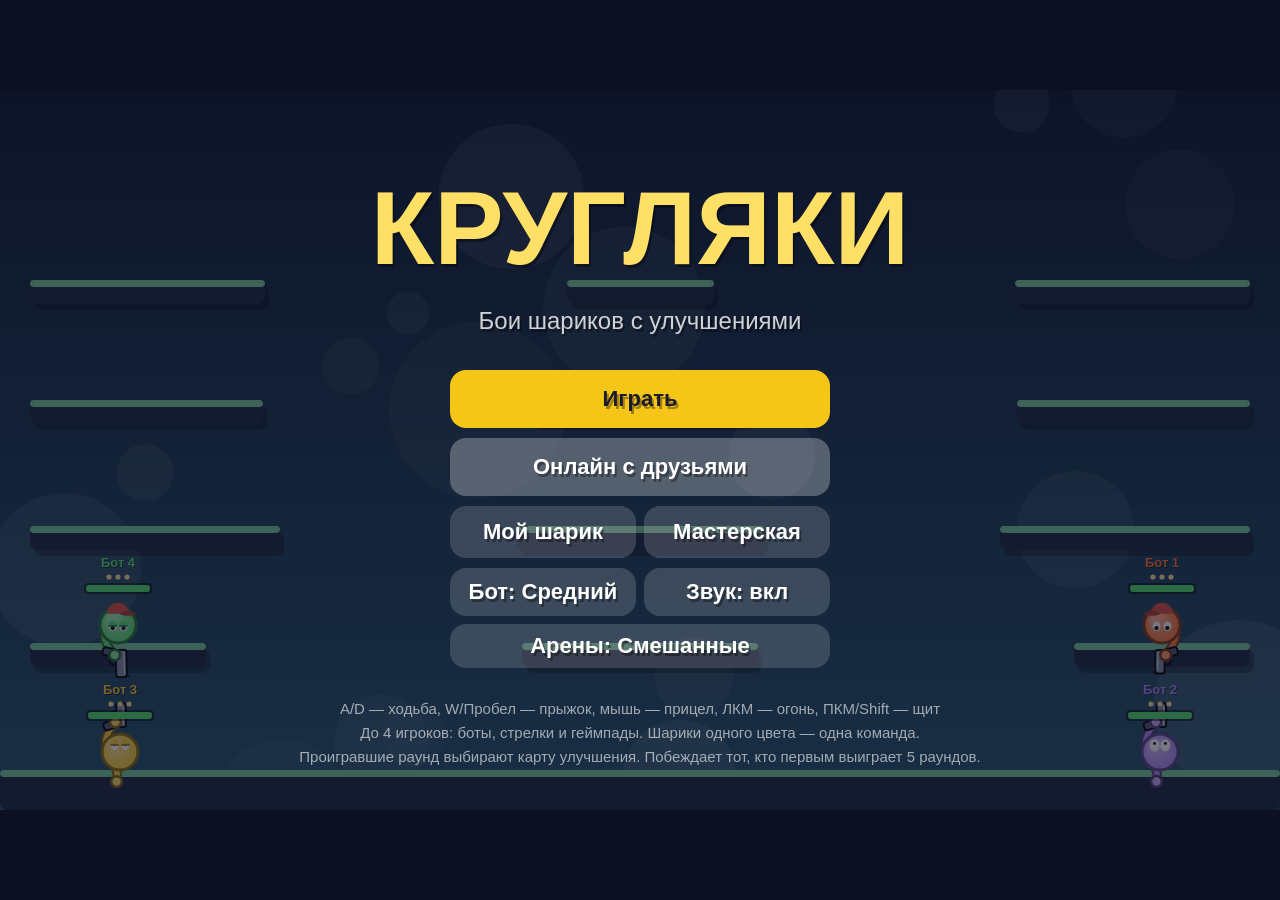
==== index.html @ 2253aab7 "Add files via upload" ====
<!doctype html>
<html lang="ru">
<head>
<meta charset="utf-8">
<meta name="viewport" content="width=device-width,initial-scale=1,maximum-scale=1,user-scalable=no">
<title>Кругляки</title>
<style>
  html,body{margin:0;height:100%;background:#0d1020;overflow:hidden;touch-action:none;
    user-select:none;-webkit-user-select:none;-webkit-touch-callout:none;-webkit-tap-highlight-color:transparent}
  #code{position:fixed;left:50%;top:50%;transform:translate(-50%,-50%);display:none;font:bold 40px Verdana,sans-serif;text-align:center;
    letter-spacing:8px;text-transform:uppercase;width:260px;padding:10px;border-radius:14px;border:3px solid #f5c518;background:#1b1f3a;color:#fff;outline:none;z-index:2}
  #aname{position:fixed;left:50%;top:8px;transform:translateX(-50%);display:none;font:bold 18px Verdana,sans-serif;text-align:center;
    width:240px;padding:6px 10px;border-radius:10px;border:2px solid #f5c518;background:#1b1f3a;color:#fff;outline:none;z-index:2}
  #ws{position:fixed;left:50%;top:50%;transform:translate(-50%,-50%);display:none;width:min(920px,96vw);max-height:94vh;overflow:auto;box-sizing:border-box;
    padding:18px 22px;background:rgba(16,19,40,.97);border:2px solid rgba(255,255,255,.12);border-radius:18px;color:#fff;font:15px Verdana,sans-serif;z-index:3;user-select:text;-webkit-user-select:text}
  #ws h1{margin:0 0 4px;color:#ffe066;font-size:30px} #ws h2{font-size:19px;margin:18px 0 8px;display:flex;align-items:center;gap:12px}
  #ws .sub{color:rgba(255,255,255,.65);margin:4px 0} #ws .msg{background:rgba(245,197,24,.15);border-radius:10px;padding:8px 12px}
  #ws .empty{color:rgba(255,255,255,.45)} #ws button{font:bold 14px Verdana,sans-serif;padding:8px 12px;border-radius:10px;border:0;background:rgba(255,255,255,.14);color:#fff;cursor:pointer}
  #ws button:hover{background:rgba(255,255,255,.24)} #ws button.acc{background:#f5c518;color:#1b1b2f} #ws button.del{background:rgba(255,90,90,.25)}
  #ws .row{display:flex;align-items:center;gap:8px;padding:8px;border-radius:12px;background:rgba(255,255,255,.05);margin:6px 0;flex-wrap:wrap}
  #ws .dot{width:18px;height:18px;border-radius:50%;flex:none} #ws .info{flex:1;min-width:160px} #ws .info small{display:block;color:rgba(255,255,255,.6)}
  #ws .sw{white-space:nowrap} #ws textarea{width:100%;box-sizing:border-box;min-height:64px;border-radius:10px;background:#0b0d1e;color:#fff;border:1px solid rgba(255,255,255,.2);padding:8px;font:13px monospace}
  #ws .imp{display:flex;gap:8px;align-items:flex-start} #ws .bottom{display:flex;gap:10px;margin-top:18px}
  #ws .cardedit{display:flex;gap:20px;flex-wrap:wrap} #ws .preview{width:220px;height:300px;border-radius:16px;padding:16px;box-sizing:border-box;text-align:center;flex:none}
  #ws .preview .ic{width:80px;height:80px;border-radius:50%;background:rgba(255,255,255,.18);margin:10px auto;font:bold 44px Verdana;line-height:80px}
  #ws .preview b{font-size:20px} #ws .form{flex:1;min-width:260px} #ws .fx{display:flex;align-items:center;gap:10px;margin:6px 0}
  #ws .fx span{width:190px;flex:none} #ws .fx input[type=range]{flex:1} #ws .fx output{width:56px;text-align:right}
  #ws canvas{position:static;transform:none;flex:none} #ws .opts{display:flex;flex-wrap:wrap;gap:8px} #ws .opts button.on{outline:3px solid #f5c518} #ws .swatch{width:38px;height:38px;border-radius:50%;padding:0}
  #ws input[type=text]{flex:1;font:15px Verdana;padding:6px;border-radius:8px;border:1px solid rgba(255,255,255,.3);background:#0b0d1e;color:#fff}
  canvas{position:absolute;left:50%;top:50%;transform:translate(-50%,-50%);display:block;outline:none}
</style>
<!-- Yandex Games SDK: на хостинге Яндекс Игр файл /sdk.js доступен автоматически. Локально он не загрузится, игра работает без него. -->
<script src="vk-bridge.min.js"></script>
<script src="platform-vk.js"></script>
<!-- PeerJS (WebRTC) для онлайна по коду комнаты, лежит рядом в архиве -->
<script src="peerjs.min.js"></script>
</head>
<body>
<canvas id="c" tabindex="0"></canvas>
<div id="ws"></div>
<input id="aname" maxlength="18" placeholder="Название арены">
<input id="code" maxlength="5" autocomplete="off" spellcheck="false" placeholder="КОД">
<script>
(() => {
'use strict';

// ---------- базовое ----------
const W = 1280, H = 720, G = 1700, WIN_ROUNDS = 5, SUDDEN = 35;
const cv = document.getElementById('c'), ctx = cv.getContext('2d');
let S = 1, DPR = 1;
function resize() {
  DPR = Math.min(window.devicePixelRatio || 1, 2);
  S = Math.min(innerWidth / W, innerHeight / H);
  cv.style.width = W * S + 'px'; cv.style.height = H * S + 'px';
  cv.width = Math.round(W * S * DPR); cv.height = Math.round(H * S * DPR);
}
addEventListener('resize', resize); resize();

const rnd = (a, b) => a + Math.random() * (b - a);
const clamp = (v, a, b) => v < a ? a : v > b ? b : v;
const wrapA = x => ((x + Math.PI) % (2 * Math.PI) + 2 * Math.PI) % (2 * Math.PI) - Math.PI;
const lerpA = (a, b, t) => a + wrapA(b - a) * t;
const pick = arr => arr[Math.floor(Math.random() * arr.length)];

// ---------- ввод ----------
const keys = new Set(), pressed = new Set();
addEventListener('keydown', e => {
  if (e.target && (e.target.tagName === 'INPUT' || e.target.tagName === 'TEXTAREA')) return;
  if (!keys.has(e.code)) pressed.add(e.code);
  keys.add(e.code);
  if (['Space','ArrowUp','ArrowDown','ArrowLeft','ArrowRight','Tab','Enter'].includes(e.code)) e.preventDefault();
  audio.unlock();
});
addEventListener('keyup', e => keys.delete(e.code));
addEventListener('blur', () => { keys.clear(); mouse.down = false; mouse.right = false; });

const mouse = { x: W / 2, y: H / 2, down: false, right: false, rightPressed: false, clicked: false, used: false };
function toGame(cx, cy) { const r = cv.getBoundingClientRect(); return { x: (cx - r.left) / S, y: (cy - r.top) / S }; }
cv.addEventListener('mousemove', e => { const p = toGame(e.clientX, e.clientY); mouse.x = p.x; mouse.y = p.y; mouse.used = true; });
cv.addEventListener('mousedown', e => {
  audio.unlock(); cv.focus();
  const p = toGame(e.clientX, e.clientY); mouse.x = p.x; mouse.y = p.y; mouse.used = true;
  if (e.button === 0) { mouse.down = true; mouse.clicked = true; }
  if (e.button === 2) { mouse.right = true; mouse.rightPressed = true; }
});
addEventListener('mouseup', e => { if (e.button === 0) mouse.down = false; if (e.button === 2) mouse.right = false; });
cv.addEventListener('contextmenu', e => e.preventDefault());

// сенсорное управление
let isTouch = ('ontouchstart' in window) || navigator.maxTouchPoints > 0;
const TB = {
  left:  { x: 95,   y: 630, r: 58, label: '◀' },
  right: { x: 235,  y: 630, r: 58, label: '▶' },
  jump:  { x: 1175, y: 600, r: 66, label: '▲' },
  block: { x: 1040, y: 650, r: 48, label: '◯' },
  pause: { x: 1236, y: 40,  r: 28, label: 'II' },
};
const touches = new Map(); // id -> {role, x, y}
const touchPressed = new Set();
function touchRole(x, y) {
  for (const k of ['jump','block','pause']) { const b = TB[k]; if (Math.hypot(x - b.x, y - b.y) < b.r + 14) return k; }
  if (x < W * 0.33 && y > H * 0.45) return x < (TB.left.x + TB.right.x) / 2 ? 'left' : 'right';
  return 'aim';
}
function onTouch(e, type) {
  e.preventDefault(); audio.unlock(); isTouch = true;
  for (const t of e.changedTouches) {
    const p = toGame(t.clientX, t.clientY);
    if (game.scene === 'arenaEdit') { mouse.x = p.x; mouse.y = p.y; if (type === 'start') { mouse.down = true; mouse.clicked = true; } else if (type !== 'move') mouse.down = false; continue; }
    if (type === 'start') {
      const role = touchRole(p.x, p.y);
      touches.set(t.identifier, { role, x: p.x, y: p.y });
      touchPressed.add(role);
      mouse.x = p.x; mouse.y = p.y; mouse.clicked = true;
    } else if (type === 'move') {
      const o = touches.get(t.identifier); if (!o) continue;
      o.x = p.x; o.y = p.y;
      if (o.role === 'left' || o.role === 'right') o.role = p.x < (TB.left.x + TB.right.x) / 2 ? 'left' : 'right';
    } else touches.delete(t.identifier);
  }
}
cv.addEventListener('touchstart', e => onTouch(e, 'start'), { passive: false });
cv.addEventListener('touchmove', e => onTouch(e, 'move'), { passive: false });
cv.addEventListener('touchend', e => onTouch(e, 'end'), { passive: false });
cv.addEventListener('touchcancel', e => onTouch(e, 'end'), { passive: false });
function touchState() {
  const s = { left: false, right: false, aim: null };
  for (const t of touches.values()) {
    if (t.role === 'left') s.left = true;
    if (t.role === 'right') s.right = true;
    if (t.role === 'aim') s.aim = t;
  }
  return s;
}

// ---------- звук ----------
const audio = {
  ctx: null, master: null, muted: false, adMute: false, last: {},
  unlock() {
    if (!this.ctx) {
      try {
        this.ctx = new (window.AudioContext || window.webkitAudioContext)();
        this.master = this.ctx.createGain(); this.master.connect(this.ctx.destination); this.setMute();
      } catch (e) { this.ctx = null; }
    }
    if (this.ctx && this.ctx.state === 'suspended' && !document.hidden) this.ctx.resume();
  },
  setMute() { if (this.master) this.master.gain.value = (this.muted || this.adMute || document.hidden) ? 0 : 0.35; },
  ok(name, gap) { const t = performance.now(); if (this.last[name] && t - this.last[name] < gap) return false; this.last[name] = t; return true; },
  tone(f, dur, type = 'square', vol = .2, slide = 1) {
    if (!this.ctx || this.muted || this.adMute) return;
    const t = this.ctx.currentTime, o = this.ctx.createOscillator(), g = this.ctx.createGain();
    o.type = type; o.frequency.setValueAtTime(f, t);
    if (slide !== 1) o.frequency.exponentialRampToValueAtTime(Math.max(30, f * slide), t + dur);
    g.gain.setValueAtTime(vol, t); g.gain.exponentialRampToValueAtTime(0.001, t + dur);
    o.connect(g); g.connect(this.master); o.start(t); o.stop(t + dur + .02);
  },
  noise(dur, vol = .3, freq = 1000) {
    if (!this.ctx || this.muted || this.adMute) return;
    const n = Math.floor(this.ctx.sampleRate * dur), buf = this.ctx.createBuffer(1, n, this.ctx.sampleRate), d = buf.getChannelData(0);
    for (let i = 0; i < n; i++) d[i] = (Math.random() * 2 - 1) * (1 - i / n);
    const src = this.ctx.createBufferSource(), f = this.ctx.createBiquadFilter(), g = this.ctx.createGain();
    src.buffer = buf; f.type = 'bandpass'; f.frequency.value = freq; f.Q.value = .8; g.gain.value = vol;
    src.connect(f); f.connect(g); g.connect(this.master); src.start();
  },
};
const sfx = {
  shoot() { if (audio.ok('shoot', 40)) audio.tone(rnd(480, 560), .08, 'square', .09, .45); },
  hit()   { audio.noise(.12, .35, 900); audio.tone(200, .12, 'sawtooth', .12, .5); },
  jump()  { if (audio.ok('jump', 60)) audio.tone(320, .1, 'sine', .14, 1.9); },
  block() { audio.tone(950, .16, 'triangle', .18, .55); },
  bounce(){ if (audio.ok('bnc', 50)) audio.tone(700, .05, 'sine', .08, 1.4); },
  boom()  { audio.noise(.4, .5, 260); },
  die()   { audio.noise(.5, .45, 500); audio.tone(400, .45, 'sawtooth', .15, .2); },
  tick()  { audio.tone(660, .09, 'sine', .14); },
  go()    { audio.tone(990, .2, 'square', .12); },
  card()  { audio.tone(520, .08, 'triangle', .15); setTimeout(() => audio.tone(780, .12, 'triangle', .15), 70); },
  win()   { [523, 659, 784, 1046].forEach((f, i) => setTimeout(() => audio.tone(f, .2, 'triangle', .16), i * 110)); },
};
for (const k of Object.keys(sfx)) { const f = sfx[k]; sfx[k] = (...a) => { if (net.role === 'host' && k !== 'tick') net.ev.push(['s', k]); f(...a); }; }
const net = { role: null, peer: null, conn: null, code: '', status: '', ev: [], lastSend: 0, acc: { j: false, b: false }, pickSent: false, lv: -1, guests: [], started: false, me: 0, fillBots: false, notice: null };
document.addEventListener('visibilitychange', () => {
  audio.setMute();
  if (audio.ctx) { document.hidden ? audio.ctx.suspend() : audio.ctx.resume(); }
  if (document.hidden && game.scene === 'game') game.paused = true;
});

// ---------- Yandex Games SDK ----------
const YA = {
  sdk: null, gp: false,
  async init() {
    try {
      if (window.YaGames) {
        this.sdk = await window.YaGames.init();
        this.sdk.on && this.sdk.on('game_api_pause', () => { game.sdkPause = true; audio.adMute = true; audio.setMute(); });
        this.sdk.on && this.sdk.on('game_api_resume', () => { game.sdkPause = false; audio.adMute = false; audio.setMute(); });
      }
    } catch (e) { console.warn('Yandex SDK недоступен', e); }
    try { this.sdk && this.sdk.features.LoadingAPI.ready(); } catch (e) {}
  },
  setGameplay(on) {
    if (on === this.gp) return; this.gp = on;
    try { if (this.sdk) on ? this.sdk.features.GameplayAPI.start() : this.sdk.features.GameplayAPI.stop(); } catch (e) {}
  },
  // реклама не чаще раза в 3 минуты и не раньше чем через 3 минуты после запуска
  adGap: 180000, lastAd: performance.now(),
  showAd(cb) {
    if (!this.sdk || performance.now() - this.lastAd < this.adGap) { cb(); return; }
    this.lastAd = performance.now();
    let done = false;
    const fin = () => { if (done) return; done = true; audio.adMute = false; audio.setMute(); game.sdkPause = false; cb(); };
    try {
      this.sdk.adv.showFullscreenAdv({ callbacks: {
        onOpen: () => { audio.adMute = true; audio.setMute(); game.sdkPause = true; },
        onClose: fin, onError: fin, onOffline: fin,
      } });
    } catch (e) { fin(); }
  },
};

// ---------- карты улучшений ----------
function baseStats() {
  return { dmg: 22, fireDelay: .32, reload: 1.3, ammo: 3, bSpeed: 950, bR: 4.5, bGrav: 700, bounces: 0, count: 1,
    spread: .14, lifesteal: 0, explode: 0, homing: 0, knock: 1, speed: 380, jump: 640, airJumps: 1,
    blockCd: 3.2, thorns: 0, regen: 0, ghost: false, size: 1, hpMul: 1,
    slow: 0, poison: 0, pierce: 0, split: 0, blink: 0, reflect: false, last: false, grow: 0, recoil: 0, blockHeal: 0, burst: 0,
    edgeImmune: false, armor: 0, blockDur: .32, wave: false, martyr: false, refund: false, dmgTaken: 1 };
}
const CARDS = [
  { id: 'heavy',  name: 'Тяжёлый калибр', col: '#e0574f', desc: '+70% урона. Пули крупнее и медленнее, перезарядка дольше.', apply: s => { s.dmg *= 1.7; s.bSpeed *= .8; s.reload += .3; s.bR *= 1.25; } },
  { id: 'mg',     name: 'Пулемётчик',     col: '#f0a53a', desc: 'Стреляешь вдвое чаще, +2 патрона, но −35% урона.', apply: s => { s.fireDelay *= .5; s.ammo += 2; s.dmg *= .65; } },
  { id: 'bounce', name: 'Попрыгунчик',    col: '#55c3f0', desc: 'Пули отскакивают от стен ещё 2 раза.', apply: s => { s.bounces += 2; } },
  { id: 'fan',    name: 'Веер',           col: '#f07ab8', desc: '+2 пули за выстрел веером, −40% урона каждой.', apply: s => { s.count += 2; s.dmg *= .6; s.spread += .05; } },
  { id: 'donut',  name: 'Пончик',         col: '#c98a5a', desc: '+60% здоровья, но шарик крупнее и чуть медленнее.', apply: s => { s.hpMul *= 1.6; s.size *= 1.2; s.speed *= .94; } },
  { id: 'leech',  name: 'Кровопийца',     col: '#b63a5a', desc: 'Возвращает тебе 35% нанесённого урона.', apply: s => { s.lifesteal += .35; } },
  { id: 'pop',    name: 'Хлопушка',       col: '#ff7b2e', desc: 'Пули взрываются при попадании (радиус 75).', apply: s => { s.explode += 75; s.dmg *= .85; } },
  { id: 'sniff',  name: 'Нюхач',          col: '#8fd14f', desc: 'Пули сами поворачивают к врагу.', apply: s => { s.homing += 1.3; s.bSpeed *= .85; } },
  { id: 'spring', name: 'Пружинка',       col: '#7be0c3', desc: '+1 прыжок в воздухе и прыжки на 15% выше.', apply: s => { s.airJumps += 1; s.jump *= 1.15; } },
  { id: 'mag',    name: 'Запасливый',     col: '#d6c35a', desc: '+3 патрона и перезарядка на 25% быстрее.', apply: s => { s.ammo += 3; s.reload *= .75; } },
  { id: 'sniper', name: 'Снайпер',        col: '#9aa7ff', desc: 'Пули в 1,7 раза быстрее, почти не падают, +25% урона.', apply: s => { s.bSpeed *= 1.7; s.bGrav *= .3; s.dmg *= 1.25; s.fireDelay *= 1.15; } },
  { id: 'hedge',  name: 'Ёжик',           col: '#a0763f', desc: 'Щит выпускает 8 пуль во все стороны.', apply: s => { s.thorns += 8; } },
  { id: 'jetsh',  name: 'Реактивный щит', col: '#4fd6ff', desc: 'Щит перезаряжается на 45% быстрее.', apply: s => { s.blockCd *= .55; } },
  { id: 'ram',    name: 'Таран',          col: '#d1d1d1', desc: 'Попадания отбрасывают врага в 2,5 раза сильнее.', apply: s => { s.knock *= 2.5; s.dmg *= 1.1; } },
  { id: 'melon',  name: 'Арбуз',          col: '#4caf50', desc: 'Пули в 2 раза больше и на 20% больнее, но медленнее.', apply: s => { s.bR *= 2; s.dmg *= 1.2; s.bSpeed *= .85; } },
  { id: 'quick',  name: 'Шустрик',        col: '#ffe066', desc: '+30% скорости, шарик меньше, −20% здоровья.', apply: s => { s.speed *= 1.3; s.size *= .8; s.hpMul *= .8; } },
  { id: 'regen',  name: 'Живучесть',      col: '#ff9eb0', desc: 'Восстанавливаешь 5 здоровья в секунду.', apply: s => { s.regen += 5; } },
  { id: 'frost',  name: 'Ледышка',        col: '#9fe3ff', desc: 'Попадание замедляет врага на 40% на 1,5 секунды.', apply: s => { s.slow = Math.min(.7, s.slow + .4); } },
  { id: 'venom',  name: 'Жгучка',         col: '#7ed957', desc: 'Попадание отравляет: 4 урона в секунду 3 секунды.', apply: s => { s.poison += 4; } },
  { id: 'needle', name: 'Игла',           col: '#c7d2fe', desc: 'Пуля пробивает одного врага и летит дальше.', apply: s => { s.pierce += 1; } },
  { id: 'shard',  name: 'Осколки',        col: '#b0bec5', desc: 'Ударившись о стену, пуля разлетается на 3 осколка.', apply: s => { s.split += 3; } },
  { id: 'blink',  name: 'Рывок',          col: '#80deea', desc: 'Щит переносит тебя на 200 вперёд по прицелу.', apply: s => { s.blink += 200; } },
  { id: 'mirror', name: 'Зеркальце',      col: '#e1f5fe', desc: 'Щит отражает пули обратно в стрелка.', apply: s => { s.reflect = true; }, unique: true },
  { id: 'last',   name: 'Последний шанс', col: '#ff6b6b', desc: 'Когда здоровья меньше 30%: +60% урона и +30% скорости.', apply: s => { s.last = true; }, unique: true },
  { id: 'grow',   name: 'Разгон',         col: '#ffab40', desc: 'Пуля набирает урон в полёте: +100% за каждую секунду.', apply: s => { s.grow += 1; } },
  { id: 'kick',   name: 'Отдача',         col: '#a1887f', desc: 'Выстрел сильно толкает тебя назад. Можно летать!', apply: s => { s.recoil += 420; s.airJumps += 1; } },
  { id: 'patch',  name: 'Пластырь',       col: '#f8bbd0', desc: 'Щит лечит 20 здоровья.', apply: s => { s.blockHeal += 20; } },
  { id: 'burst',  name: 'Очередь',        col: '#ffcc80', desc: 'Каждый выстрел — очередь из 3 пуль, урон −40%.', apply: s => { s.burst += 2; s.dmg *= .6; } },
  { id: 'tramp',  name: 'Батут',          col: '#ce93d8', desc: 'Края карты не ранят, а только отбрасывают. +1 прыжок.', apply: s => { s.edgeImmune = true; s.airJumps += 1; } },
  { id: 'armor',  name: 'Панцирь',        col: '#90a4ae', desc: 'Получаешь на 30% меньше урона, но медленнее на 15%.', apply: s => { s.armor = Math.min(.6, s.armor + .3); s.speed *= .85; } },
  { id: 'rage',   name: 'Берсерк',        col: '#ef5350', desc: 'Стреляешь на 40% чаще, но получаешь на 20% больше урона.', apply: s => { s.fireDelay /= 1.4; s.dmgTaken *= 1.2; } },
  { id: 'meteor', name: 'Метеор',         col: '#ff8a65', desc: 'Пули тяжёлые: падают быстрее, но +60% урона и крупнее.', apply: s => { s.bGrav *= 2.5; s.dmg *= 1.6; s.bR *= 1.3; } },
  { id: 'wave',   name: 'Волна',          col: '#4dd0e1', desc: 'Щит отбрасывает всех врагов рядом.', apply: s => { s.wave = true; }, unique: true },
  { id: 'longsh', name: 'Долгий щит',     col: '#b2ebf2', desc: 'Щит держится вдвое дольше.', apply: s => { s.blockDur *= 2; } },
  { id: 'martyr', name: 'Прощальный хлопок', col: '#ff7043', desc: 'Погибая, ты взрываешься (радиус 130).', apply: s => { s.martyr = true; }, unique: true },
  { id: 'refund', name: 'Самозарядка',    col: '#fff59d', desc: 'Каждое попадание возвращает патрон.', apply: s => { s.refund = true; }, unique: true },
  { id: 'giant',  name: 'Великан',        col: '#8d6e63', desc: '+80% здоровья, +20% урона, шарик огромный и медленный.', apply: s => { s.hpMul *= 1.8; s.dmg *= 1.2; s.size *= 1.4; s.speed *= .85; } },
  { id: 'ghost',  name: 'Призрак',        col: '#b9a6ff', desc: 'Пули пролетают сквозь стены, −20% урона.', apply: s => { s.ghost = true; s.dmg *= .8; }, unique: true },
];
function offerCards(p) {
  const pool = cardPool().filter(c => !(c.unique && p.cards.includes(c)));
  const out = [];
  while (out.length < 5 && pool.length) out.push(pool.splice(Math.floor(Math.random() * pool.length), 1)[0]);
  return out;
}

// ---------- уровни ----------
const LEVELS = [
  { name: 'Поляна', sky: ['#14213d', '#2f5d7c'], plat: '#23324f', top: '#7fd1a8',
    rects: [[0,680,1280,40],[200,500,250,24],[830,500,250,24],[515,340,250,24]], spawns: [[160,620],[1120,620],[325,440],[955,440]] },
  { name: 'Столб', sky: ['#2a1438', '#6a3a5c'], plat: '#2b1f3d', top: '#f2a65a',
    rects: [[0,680,1280,40],[610,500,60,180],[140,430,210,24],[930,430,210,24],[520,230,240,24]], spawns: [[200,620],[1080,620],[245,370],[1035,370]] },
  { name: 'Лесенка', sky: ['#10302b', '#2e6b5a'], plat: '#173a33', top: '#c6f07a',
    rects: [[0,680,1280,40],[90,560,170,24],[300,450,170,24],[810,450,170,24],[1020,560,170,24],[555,300,170,24]], spawns: [[175,500],[1105,500],[385,390],[895,390]] },
  { name: 'Острова', sky: ['#0e1a3a', '#3b3f8f'], plat: '#262a5a', top: '#9ad7ff',
    rects: [[90,560,390,30],[800,560,390,30],[540,410,200,24],[270,300,150,24],[860,300,150,24]], spawns: [[285,500],[995,500],[345,240],[935,240]] },
  { name: 'Ящики', sky: ['#3a2410', '#8a5a2a'], plat: '#3a2a1a', top: '#ffd27a',
    rects: [[0,680,1280,40],[300,560,90,120],[890,560,90,120],[555,450,170,24],[0,360,190,24],[1090,360,190,24]], spawns: [[150,620],[1130,620],[95,300],[1185,300]] },
  { name: 'Башни', sky: ['#1a1a2e', '#4a4e69'], plat: '#22223b', top: '#ff8fab',
    rects: [[0,680,1280,40],[300,470,40,210],[940,470,40,210],[90,570,150,20],[1040,570,150,20],[540,520,200,24],[540,300,200,24]], spawns: [[160,620],[1120,620],[640,460],[640,240]] },
];
const BORDERS = [[-60,-600,60,1400],[1280,-600,60,1400]];
let level = null, rects = [], decor = [];
// генератор случайных арен: симметричные ярусы, каждый достижим одним прыжком с нижнего
function seededRng(a) { return () => { a |= 0; a = a + 0x6D2B79F5 | 0; let t = Math.imul(a ^ a >>> 15, 1 | a); t = t + Math.imul(t ^ t >>> 7, 61 | t) ^ t; return ((t ^ t >>> 14) >>> 0) / 4294967296; }; }
function genLevel(seed) {
  const R = seededRng(seed), rn = (a, b) => a + R() * (b - a), ri = (a, b) => Math.floor(rn(a, b + 1));
  const t = LEVELS[ri(0, LEVELS.length - 1)];
  const rects = [], mirror = (x, w) => W - x - w;
  const addPair = (x, y, w, h) => { if (x + w >= W / 2 - 4) { const cw = Math.max(w, 120); rects.push([W / 2 - cw / 2, y, cw, h]); return [[W / 2 - cw / 2, y, cw, h]]; } rects.push([x, y, w, h], [mirror(x, w), y, w, h]); return [[x, y, w, h]]; };
  const ft = R(); let base, baseY;
  if (ft < .68) { rects.push([0, 680, W, 40]); base = [[0, 680, W / 2, 40]]; baseY = 680; }
  else if (ft < .88) { const g = ri(150, 260); base = addPair(0, 680, W / 2 - g / 2, 40); baseY = 680; }
  else { baseY = ri(590, 630); base = addPair(ri(50, 140), baseY, ri(230, 360), 30); if (R() < .6) rects.push([W / 2 - 80, baseY - ri(0, 40), 160, 24]); }
  const tiers = [base]; let y = baseY;
  while (true) {
    y -= ri(108, 128); if (y < 175 || (tiers.length >= 3 && R() < .22)) break;
    const below = tiers[tiers.length - 1].concat(rects.filter(r => Math.abs(r[1] - (y + 118)) < 25 && r[0] < W / 2 + 10 && r[0] + r[2] > W / 2 - 10)), row = [];
    const n = R() < .45 ? 2 : 1;
    for (let k = 0; k < n * 6 && row.length < n; k++) {
      const b = below[ri(0, below.length - 1)], w = ri(130, 250);
      const x = Math.round(clamp(rn(b[0] - 130, b[0] + b[2] + 130 - w), 30, W / 2 - 30));
      if (row.some(r => x < r[0] + r[2] + 70 && x + w > r[0] - 70)) continue;
      row.push(...addPair(x, y, w, 24));
    }
    if (!row.length) row.push(...addPair(W / 2 - 100, y, 200, 24));
    tiers.push(row);
  }
  // столбы-укрытия на полу, только там, где над ними нет платформы
  if (baseY === 680 && R() < .45) {
    const pw = ri(40, 70), ph = ri(80, 130), px = ri(320, 500);
    if (!rects.some(r => r[1] < 680 && r[1] > 680 - ph - 70 && px < r[0] + r[2] + 40 && px + pw > r[0] - 40) && rects.some(r => r[1] === 680 && px >= r[0] && px + pw <= r[0] + r[2])) addPair(px, 680 - ph, pw, ph);
  }
  const sp = (r, f) => [Math.round(r[0] + r[2] * f), r[1] - 40];
  const b0 = base[0], hi = tiers.length > 2 ? tiers[ri(1, tiers.length - 2)][0] : tiers[tiers.length - 1][0];
  const s1 = baseY === 680 && b0[2] > 400 ? [ri(110, 240), 640] : sp(b0, .4), s2 = sp(hi, .5);
  const spawns = [s1, [W - s1[0], s1[1]], s2, [W - s2[0], s2[1]]];
  return { name: 'Случайная арена', sky: t.sky, plat: t.plat, top: t.top, rects: rects.map(r => r.map(Math.round)), spawns, gen: true };
}
const ARENA_MODES = { mix: 'Смешанные', random: 'Случайные', fixed: 'Готовые' };
function setLevel(idx) {
  level = idx >= 1000 ? genLevel(idx - 1000) : (game.levels || LEVELS)[idx] || LEVELS[0];
  rects = [...level.rects, ...BORDERS].map(([x, y, w, h]) => ({ x, y, w, h }));
  staticRects = rects.slice(); props = [];
  decor = [];
  for (let i = 0; i < 18; i++) decor.push({ x: rnd(0, W), y: rnd(0, H), r: rnd(20, 90), a: rnd(.03, .09), sp: rnd(4, 14) });
}
function inRects(x, y) { for (const R of rects) if (x >= R.x && x <= R.x + R.w && y >= R.y && y <= R.y + R.h) return true; return false; }
function lineClear(x1, y1, x2, y2) {
  const d = Math.hypot(x2 - x1, y2 - y1), n = Math.ceil(d / 12);
  for (let i = 1; i < n; i++) if (inRects(x1 + (x2 - x1) * i / n, y1 + (y2 - y1) * i / n)) return false;
  return true;
}
function groundBelow(x, y) {
  for (const R of level.rects.map(([a, b, c, d]) => ({ x: a, y: b, w: c, h: d })))
    if (x >= R.x && x <= R.x + R.w && R.y >= y - 4 && R.y < y + 500) return true;
  return false;
}
function nearestSafeX(p) {
  let best = W / 2, bd = 1e9;
  for (const [x, y, w] of level.rects) {
    if (y < p.y - 60 || w < 60) continue;
    const tx = clamp(p.x, x + 30, x + w - 30), d = Math.abs(tx - p.x) + (y - p.y) * .3;
    if (d < bd) { bd = d; best = tx; }
  }
  return best;
}
function collideCircleRect(p, R) {
  const cx = clamp(p.x, R.x, R.x + R.w), cy = clamp(p.y, R.y, R.y + R.h);
  const dx = p.x - cx, dy = p.y - cy, d2 = dx * dx + dy * dy;
  if (d2 >= p.r * p.r) return null;
  if (d2 < 1e-6) {
    const l = p.x - R.x, r = R.x + R.w - p.x, t = p.y - R.y, b = R.y + R.h - p.y, m = Math.min(l, r, t, b);
    if (m === t) { p.y = R.y - p.r; return { nx: 0, ny: -1 }; }
    if (m === b) { p.y = R.y + R.h + p.r; return { nx: 0, ny: 1 }; }
    if (m === l) { p.x = R.x - p.r; return { nx: -1, ny: 0 }; }
    p.x = R.x + R.w + p.r; return { nx: 1, ny: 0 };
  }
  const d = Math.sqrt(d2), nx = dx / d, ny = dy / d;
  p.x = cx + nx * p.r; p.y = cy + ny * p.r;
  return { nx, ny };
}

// ---------- эффекты ----------
let parts = [], pops = [], rings = [], shake = 0;
function addRing(o) { if (net.role === 'host') net.ev.push(['r', Math.round(o.x), Math.round(o.y), o.r, o.max, o.life, o.col]); rings.push(o); }
function addPop(o) { if (net.role === 'host') net.ev.push(['p', Math.round(o.x), Math.round(o.y), o.text]); pops.push(o); }
function burst(x, y, col, n, sp = 300, size = 4, grav = 600) {
  if (net.role === 'host') net.ev.push(['b', Math.round(x), Math.round(y), col, n, sp, size, grav]);
  for (let i = 0; i < n; i++) {
    const a = rnd(0, Math.PI * 2), v = rnd(sp * .3, sp);
    parts.push({ x, y, vx: Math.cos(a) * v, vy: Math.sin(a) * v, life: rnd(.3, .8), max: .8, col, size: rnd(size * .5, size), grav });
  }
}

// ---------- опасности и объекты на арене ----------
// barrel — взрывная бочка, crate — ящик (падает), swing — платформа на верёвке, saw — циркулярная пила
let props = [], staticRects = [], hz = { crateT: 0, sawT: 0, crateRain: false, sawRain: false };
function segDist(px, py, x1, y1, x2, y2) {
  const dx = x2 - x1, dy = y2 - y1, l2 = dx * dx + dy * dy || 1;
  const t = clamp(((px - x1) * dx + (py - y1) * dy) / l2, 0, 1);
  return Math.hypot(px - (x1 + dx * t), py - (y1 + dy * t));
}
function mkBox(t, x, y) {
  const w = t === 'barrel' ? 34 : 44, h = t === 'barrel' ? 44 : 44;
  return { t, x: x - w / 2, y: y - h / 2, w, h, vy: 0, hp: t === 'barrel' ? 25 : 45, max: t === 'barrel' ? 25 : 45, cx() { return this.x + this.w / 2; }, cy() { return this.y + this.h / 2; } };
}
function mkSwing(ax, len) {
  return { t: 'swing', ax, len, amp: rnd(.35, .6), ph: rnd(0, 6), om: rnd(.9, 1.3), w: 170, h: 18, x: 0, y: 0, cut: false, vy: 0, hp: 1e9,
    cx() { return this.x + this.w / 2; }, cy() { return this.y + this.h / 2; } };
}
function mkSaw(kind, x, y) {
  return { t: 'saw', kind, x, y, r: 26, vx: kind === 'roll' ? (Math.random() < .5 ? -1 : 1) * 210 : 0, vy: 0, spin: 0, hp: 1e9, ground: false, cx() { return this.x; }, cy() { return this.y; } };
}
function spawnHazards() {
  props = []; hz = { crateT: 3, sawT: 3, crateRain: false, sawRain: false };
  staticRects = rects.slice();
  const L = level;
  const nearSpawn = (x, y) => L.spawns.some(([sx, sy]) => Math.hypot(sx - x, sy - y) < 130);
  const plats = L.rects.filter(([x, y, w]) => w >= 90 && y > 120);
  const onPlat = () => { for (let k = 0; k < 20; k++) { const [x, y, w] = pick(plats); const px = x + 25 + Math.random() * (w - 50); if (!nearSpawn(px, y - 22)) return [px, y]; } return null; };
  if (L.props && L.props.length) {
    for (const [t, x, y] of L.props) {
      if (t === 'barrel' || t === 'crate') props.push(mkBox(t, x, y));
      else if (t === 'swing') props.push(mkSwing(x, y));
      else if (t === 'saw' || t === 'roll') props.push(mkSaw(t === 'roll' ? 'roll' : 'static', x, y));
    }
  } else if (!plats.length || Math.random() < .5) {
    // примерно половина раундов — чистая арена
  } else {
    const kinds = ['swing', 'barrels', 'crates', 'saws'].sort(() => Math.random() - .5).slice(0, Math.random() < .6 ? 1 : 2);
    for (const k of kinds) {
      if (k === 'barrels') for (let i = 0; i < 2 + (Math.random() < .5 ? 1 : 0); i++) { const q = onPlat(); if (q) props.push(mkBox('barrel', q[0], q[1] - 22)); }
      if (k === 'crates') { for (let i = 0; i < 2; i++) { const q = onPlat(); if (q) props.push(mkBox('crate', q[0], q[1] - 22)); } hz.crateRain = true; }
      if (k === 'swing') for (let i = 0; i < (Math.random() < .5 ? 1 : 2); i++) props.push(mkSwing(rnd(330, 950), rnd(170, 260)));
      if (k === 'saws') {
        const v = Math.random();
        if (v < .34) { for (let i = 0; i < 2; i++) { const q = onPlat(); if (q) props.push(mkSaw('static', q[0], q[1])); } }
        else if (v < .67) { const q = onPlat(); if (q) props.push(mkSaw('roll', q[0], q[1] - 30)); }
        else hz.sawRain = true;
      }
    }
  }
  updateProps(0);
}
function propRectList() {
  const out = [];
  for (const o of props) if (o.t !== 'saw') out.push({ x: o.x, y: o.y, w: o.w, h: o.h, prop: o });
  return out;
}
function propHit(o, dmg, owner) {
  if (!props.includes(o) || o.t === 'saw' || o.t === 'swing') return;
  o.hp -= dmg; o.flash = .1;
  if (o.hp > 0) return;
  props.splice(props.indexOf(o), 1);
  if (o.t === 'barrel') blast(o.cx(), o.cy(), 115, 45, null, 1.6);
  else { burst(o.cx(), o.cy(), '#a8743c', 26, 300, 6, 900); sfx.bounce(); }
}
function cutRope(o) { o.cut = true; o.vy = 0; sfx.bounce(); burst(o.ax + (o.cx() - o.ax) * .5, o.y * .5, '#d9c9a3', 10, 160, 3, 400); }
function boxFall(o, dt) {
  o.vy = Math.min(o.vy + G * dt, 1400);
  let ny = o.y + o.vy * dt, landed = false;
  if (o.vy >= 0) {
    const solids = staticRects.concat(props.filter(q => q !== o && q.t !== 'saw' && (q.t !== 'swing' || q.cut)));
    for (const R of solids) if (o.x + o.w > R.x + 2 && o.x < R.x + R.w - 2 && o.y + o.h <= R.y + 1 && ny + o.h >= R.y) { ny = R.y - o.h; landed = true; }
  }
  if (o.vy > 380) for (const p of players) {
    if (p.dead || p.blockT > 0) continue;
    const cx = clamp(p.x, o.x, o.x + o.w), cy = clamp(p.y, ny, ny + o.h);
    if (Math.hypot(p.x - cx, p.y - cy) < p.r && p.y > ny + o.h * .4) { damage(p, o.t === 'swing' ? 30 : 25, null, (p.x - o.cx()) * 4, 350, 0); p.y = ny + o.h + p.r; }
  }
  if (landed) { if (o.vy > 500) { burst(o.cx(), ny + o.h, '#ffffff', 6, 120, 3, 0); } o.vy = 0; }
  o.y = ny;
  if (o.y > H + 120) props.splice(props.indexOf(o), 1);
}
function updateProps(dt) {
  if (!level) return;
  // новые падающие ящики и пилы
  if (dt && game.phase === 'play') {
    if (hz.crateRain && (hz.crateT -= dt) <= 0) { hz.crateT = rnd(4, 7); if (props.filter(o => o.t === 'crate').length < 7) { const c = mkBox('crate', rnd(120, W - 120), -40); props.push(c); } }
    if (hz.sawRain && (hz.sawT -= dt) <= 0) { hz.sawT = rnd(3.5, 6); if (props.filter(o => o.t === 'saw').length < 3) props.push(mkSaw('fall', rnd(150, W - 150), -40)); }
  }
  const tt = now;
  for (const o of props.slice()) {
    o.flash = (o.flash || 0) - dt;
    if (o.t === 'swing') {
      if (!o.cut) {
        const a = Math.sin(tt * o.om + o.ph) * o.amp, nx = o.ax + Math.sin(a) * o.len - o.w / 2, ny = Math.cos(a) * o.len;
        const dx = nx - o.x, dy = ny - o.y; o.x = nx; o.y = ny;
        if (dt) for (const p of players) if (!p.dead && p.onGround && p.x > o.x - 4 && p.x < o.x + o.w + 4 && Math.abs(p.y + p.r - (o.y - dy)) < 6) { p.x += dx; p.y += dy; }
      } else if (dt) boxFall(o, dt);
    } else if (o.t === 'barrel' || o.t === 'crate') { if (dt) boxFall(o, dt); }
    else if (o.t === 'saw') {
      o.spin += dt * 14;
      if (!dt) continue;
      if (o.kind !== 'static') {
        o.vy = Math.min(o.vy + G * dt, 1300);
        o.x += o.vx * dt; o.y += o.vy * dt;
        for (const R of staticRects) { const n = collideCircleRect(o, R); if (!n) continue;
          if (n.ny < -.6) { o.vy = 0; if (o.kind === 'fall') { o.kind = 'roll'; o.vx = (Math.random() < .5 ? -1 : 1) * 220; burst(o.x, o.y + o.r, '#ffd27a', 10, 200, 3, 400); } }
          else if (Math.abs(n.nx) > .7) o.vx = -o.vx; }
        if (o.x < o.r) { o.x = o.r; o.vx = Math.abs(o.vx); } if (o.x > W - o.r) { o.x = W - o.r; o.vx = -Math.abs(o.vx); }
        if (o.y > H + 80) { props.splice(props.indexOf(o), 1); continue; }
      }
      for (const p of players) {
        if (p.dead || p.sawCd > 0) continue;
        const d = Math.hypot(p.x - o.x, p.y - o.y);
        if (d > o.r + p.r - 2) continue;
        p.sawCd = .5;
        if (p.blockT > 0) { sfx.block(); p.vx += (p.x - o.x) / (d || 1) * 500; continue; }
        burst(p.x, p.y, '#ffd27a', 14, 300, 3, 400);
        damage(p, 28, null, (p.x - o.x) / (d || 1) * 600, -420, 0);
      }
    }
  }
}
function drawProps() {
  for (const o of props) {
    if (o.t === 'swing') {
      if (!o.cut) { ctx.strokeStyle = '#d9c9a3'; ctx.lineWidth = 3; ctx.beginPath(); ctx.moveTo(o.ax, 0); ctx.lineTo(o.cx(), o.y); ctx.stroke(); ctx.fillStyle = '#6d6d6d'; ctx.beginPath(); ctx.arc(o.ax, 4, 6, 0, 7); ctx.fill(); }
      ctx.fillStyle = '#5d4630'; rr(o.x, o.y, o.w, o.h, 6); ctx.fill();
      ctx.fillStyle = '#c9a26b'; rr(o.x, o.y, o.w, 5, 3); ctx.fill();
      ctx.strokeStyle = 'rgba(0,0,0,.25)'; ctx.lineWidth = 2; for (let k = 1; k < 4; k++) { ctx.beginPath(); ctx.moveTo(o.x + o.w * k / 4, o.y + 4); ctx.lineTo(o.x + o.w * k / 4, o.y + o.h); ctx.stroke(); }
    } else if (o.t === 'barrel') {
      ctx.fillStyle = o.flash > 0 ? '#fff' : '#d84b3c'; rr(o.x, o.y, o.w, o.h, 8); ctx.fill();
      ctx.fillStyle = '#8e2b22'; ctx.fillRect(o.x, o.y + 9, o.w, 4); ctx.fillRect(o.x, o.y + o.h - 13, o.w, 4);
      ctx.fillStyle = '#ffd23f'; ctx.beginPath(); ctx.moveTo(o.cx(), o.cy() - 9); ctx.lineTo(o.cx() + 8, o.cy() + 6); ctx.lineTo(o.cx() - 8, o.cy() + 6); ctx.closePath(); ctx.fill();
      text('!', o.cx(), o.cy() + 1, 12, '#1b1b2f');
    } else if (o.t === 'crate') {
      const k = o.hp / o.max;
      ctx.fillStyle = o.flash > 0 ? '#fff' : (k > .5 ? '#b07a42' : '#8d5f30'); ctx.fillRect(o.x, o.y, o.w, o.h);
      ctx.strokeStyle = '#6b4520'; ctx.lineWidth = 4; ctx.strokeRect(o.x + 2, o.y + 2, o.w - 4, o.h - 4);
      ctx.beginPath(); ctx.moveTo(o.x + 4, o.y + 4); ctx.lineTo(o.x + o.w - 4, o.y + o.h - 4); ctx.moveTo(o.x + o.w - 4, o.y + 4); ctx.lineTo(o.x + 4, o.y + o.h - 4); ctx.stroke();
    } else if (o.t === 'saw') drawSaw(o.x, o.y, o.r, o.spin, o.kind === 'static');
  }
}
function drawSaw(x, y, r, spin, mount) {
  if (mount) { ctx.fillStyle = '#3b3f52'; ctx.fillRect(x - 4, y, 8, r + 4); }
  ctx.save(); ctx.translate(x, y); ctx.rotate(spin);
  ctx.fillStyle = '#c9ced8'; ctx.beginPath();
  for (let k = 0; k < 14; k++) { const a = k / 14 * Math.PI * 2; ctx.lineTo(Math.cos(a) * r, Math.sin(a) * r); ctx.lineTo(Math.cos(a + .22) * r * .78, Math.sin(a + .22) * r * .78); }
  ctx.closePath(); ctx.fill(); ctx.strokeStyle = '#7d8494'; ctx.lineWidth = 2; ctx.stroke();
  ctx.fillStyle = '#4a4f63'; ctx.beginPath(); ctx.arc(0, 0, r * .3, 0, 7); ctx.fill();
  ctx.fillStyle = '#e04b4b'; ctx.beginPath(); ctx.arc(0, 0, r * .12, 0, 7); ctx.fill();
  ctx.restore();
}
function drawEdges() {
  const a = .25 + Math.sin(performance.now() / 300) * .08;
  ctx.fillStyle = `rgba(255,80,80,${a})`;
  ctx.fillRect(0, 0, W, 4); ctx.fillRect(0, 0, 4, H); ctx.fillRect(W - 4, 0, 4, H);
  const hasFloor = level.rects.some(([x, y, w]) => y >= 660 && w >= W - 20);
  if (!hasFloor) ctx.fillRect(0, H - 4, W, 4);
}
// для гостей онлайна
function packProps() { return props.map(o => o.t === 'saw' ? ['s', Math.round(o.x), Math.round(o.y), o.r, Math.round(o.spin * 10) / 10, o.kind === 'static' ? 1 : 0] : o.t === 'swing' ? ['w', Math.round(o.ax), Math.round(o.x), Math.round(o.y), o.cut ? 1 : 0] : [o.t === 'barrel' ? 'b' : 'c', Math.round(o.x), Math.round(o.y), Math.round(o.hp / o.max * 10) / 10]); }
function unpackProps(list) {
  props = (list || []).slice(0, 40).map(a => {
    if (a[0] === 's') { const o = mkSaw(a[5] ? 'static' : 'roll', a[1], a[2]); o.spin = a[4]; return o; }
    if (a[0] === 'w') { const o = mkSwing(a[1], 200); o.x = a[2]; o.y = a[3]; o.cut = !!a[4]; return o; }
    const o = mkBox(a[0] === 'b' ? 'barrel' : 'crate', 0, 0); o.x = a[1]; o.y = a[2]; o.hp = a[3] * o.max; return o;
  });
}

// ---------- игроки ----------
class Player {
  constructor(idx, look, ctl) {
    this.idx = idx; this.look = look; this.name = look.name; this.color = PALETTE[look.col]; this.team = look.col; this.ctl = ctl; this.ctrl = ctrlFor(ctl);
    this.bot = ctl === 'bot'; this.remote = ctl === 'remote';
    this.cards = []; this.wins = 0; this.ai = { t: 0, pref: 380, jit: 0, jcd: 0, err: 0, seen: 0, judged: new WeakSet() };
    this.recalc();
  }
  recalc() { const s = baseStats(); for (const c of this.cards) c.apply(s); this.st = s; this.r = 18 * s.size; this.maxHp = Math.round(100 * s.hpMul); }
  spawn(x, y) {
    Object.assign(this, { x, y, vx: 0, vy: 0, hp: this.maxHp, ammo: this.st.ammo, reloadT: 0, fireT: 0, blockCd: 0, blockT: 0,
      dead: false, air: this.st.airJumps, coyote: 0, onGround: false, wall: 0, lastShot: -9, flash: 0, aim: this.idx === 0 ? 0 : Math.PI, squash: 0,
      slowT: 0, slowAmt: 0, poisonT: 0, poisonDps: 0, poisonFrom: null, poisonAcc: 0, burstQ: 0, burstT: 0, edgeCd: 0, sawCd: 0 });
  }
}
let players = [], bullets = [], now = 0;
const foe = (p, o) => o !== p && !o.dead && o.team !== p.team;
function nearestEnemy(p, x = p.x, y = p.y) {
  let best = null, bd = 1e9;
  for (const o of players) { if (!foe(p, o)) continue; const d = Math.hypot(o.x - x, o.y - y); if (d < bd) { bd = d; best = o; } }
  return best;
}
function ctrlFor(ctl) {
  if (ctl === 'bot') return (p, dt) => botInput(p, dt);
  if (ctl === 'mouse') return p => humanInput(p, 'p1');
  if (ctl === 'arrows') return p => humanInput(p, 'p2');
  if (ctl === 'remote') return p => remoteInput(p);
  if (ctl && ctl.startsWith('pad')) return p => padInput(p, +ctl.slice(3));
  return p => ({ aim: p.aim });
}
// геймпады (для 3-го и 4-го игрока за одним ПК)
const pads = { cur: [], prev: [],
  poll() {
    const list = navigator.getGamepads ? navigator.getGamepads() : [];
    this.prev = this.cur; this.cur = [];
    for (let i = 0; i < 4; i++) {
      const gp = list && list[i];
      if (!gp) { this.cur[i] = null; continue; }
      const bt = k => !!(gp.buttons[k] && (gp.buttons[k].pressed || gp.buttons[k].value > .4)), ax = k => gp.axes[k] || 0;
      this.cur[i] = { l: bt(14) || ax(0) < -.45, r: bt(15) || ax(0) > .45, a: bt(0), b: bt(1) || bt(4) || bt(6), f: bt(7) || bt(5) || bt(2), st: bt(9), rx: ax(2), ry: ax(3) };
    }
  },
  get(i) { return this.cur[i]; },
  edge(i, k) { const c = this.cur[i], p = this.prev[i]; return !!(c && c[k] && !(p && p[k])); },
};
function padInput(p, i) {
  const c = pads.get(i) || {};
  const inp = { left: !!c.l, right: !!c.r, jump: pads.edge(i, 'a'), jumpHeld: !!c.a, fire: !!c.f, block: pads.edge(i, 'b'), aim: p.aim };
  inp.aim = Math.hypot(c.rx || 0, c.ry || 0) > .4 ? Math.atan2(c.ry, c.rx) : lerpA(p.aim, autoAim(p, 0), .35);
  return inp;
}

function humanInput(p, scheme) {
  const inp = { left: false, right: false, jump: false, jumpHeld: false, fire: false, block: false, aim: p.aim };
  if (scheme === 'p1') {
    inp.left = keys.has('KeyA') || (!game.arrowsTaken && keys.has('ArrowLeft'));
    inp.right = keys.has('KeyD') || (!game.arrowsTaken && keys.has('ArrowRight'));
    inp.jump = pressed.has('KeyW') || pressed.has('Space') || (!game.arrowsTaken && pressed.has('ArrowUp'));
    inp.jumpHeld = keys.has('KeyW') || keys.has('Space') || (!game.arrowsTaken && keys.has('ArrowUp'));
    inp.fire = mouse.down || keys.has('KeyF');
    inp.block = mouse.rightPressed || pressed.has('ShiftLeft') || pressed.has('KeyS') || pressed.has('KeyG');
    if (mouse.used) inp.aim = Math.atan2(mouse.y - p.y, mouse.x - p.x);
    else inp.aim = autoAim(p, 0);
    if (isTouch && touches.size + touchPressed.size > 0 || isTouch && !mouse.used) {
      const t = touchState();
      inp.left = inp.left || t.left; inp.right = inp.right || t.right;
      inp.jump = inp.jump || touchPressed.has('jump');
      inp.jumpHeld = inp.jumpHeld || [...touches.values()].some(o => o.role === 'jump');
      inp.block = inp.block || touchPressed.has('block');
      if (t.aim) { inp.aim = Math.atan2(t.aim.y - p.y, t.aim.x - p.x); inp.fire = true; }
      else if (!mouse.down) inp.fire = inp.fire && !isTouch;
    }
  } else {
    inp.left = keys.has('ArrowLeft'); inp.right = keys.has('ArrowRight');
    inp.jump = pressed.has('ArrowUp'); inp.jumpHeld = keys.has('ArrowUp');
    inp.fire = keys.has('Enter') || keys.has('NumpadEnter') || keys.has('Numpad0') || keys.has('KeyL');
    inp.block = pressed.has('ShiftRight') || pressed.has('ArrowDown') || pressed.has('KeyK');
    inp.aim = lerpA(p.aim, autoAim(p, 0), .35);
  }
  return inp;
}
function autoAim(p, err) {
  const o = nearestEnemy(p); if (!o) return p.aim;
  const dist = Math.hypot(o.x - p.x, o.y - p.y), t = dist / p.st.bSpeed;
  const tx = o.x + o.vx * t * .6, ty = o.y + o.vy * t * .25 - .5 * p.st.bGrav * t * t;
  return Math.atan2(ty - p.y, tx - p.x) + err;
}
const BOT = {
  easy:   { name: 'Простой',  aimErr: .22, react: .5,  block: .12, jumpy: .3 },
  normal: { name: 'Средний', aimErr: .1,  react: .28, block: .4,  jumpy: .5 },
  hard:   { name: 'Сложный', aimErr: .04, react: .14, block: .75, jumpy: .8 },
};
function botInput(p, dt) {
  const D = BOT[game.demo ? 'normal' : game.diff], ai = p.ai, o = nearestEnemy(p);
  const inp = { left: false, right: false, jump: false, jumpHeld: true, fire: false, block: false, aim: p.aim };
  if (!o || o.dead) return inp;
  ai.t -= dt; ai.jcd -= dt;
  if (ai.t <= 0) { ai.t = rnd(.4, 1.1); ai.pref = rnd(240, 520); ai.jit = rnd(-1, 1); }
  const dx = o.x - p.x, dy = o.y - p.y, dist = Math.hypot(dx, dy);
  // если врага не видно — идём к нему
  const seeNow = p.st.ghost || lineClear(p.x, p.y, o.x, o.y);
  ai.hide = seeNow ? 0 : (ai.hide || 0) + dt;
  if (ai.hide > 1.2) ai.pref = Math.min(ai.pref, 90);
  let want = 0;
  if (Math.abs(dx) > ai.pref + 60) want = Math.sign(dx);
  else if (Math.abs(dx) < ai.pref - 140) want = -Math.sign(dx);
  else want = ai.jit > .35 ? 1 : ai.jit < -.35 ? -1 : 0;
  if (p.onGround && want && !groundBelow(p.x + want * (p.r + 34), p.y + p.r)) want = 0;
  if (p.x < 80) want = 1; else if (p.x > W - 80) want = -1;
  for (const o of props) if (o.t === 'saw' && Math.abs(o.x - p.x) < 110 && Math.abs(o.y - p.y) < 90) { want = p.x < o.x ? -1 : 1; if (p.onGround && ai.jcd <= 0 && Math.abs(o.x - p.x) < 70) inp.jump = true; }
  const overVoid = !groundBelow(p.x, p.y + p.r);
  if (!p.onGround && overVoid) {
    want = Math.sign(nearestSafeX(p) - p.x);
    if (p.vy > 80 && ai.jcd <= 0 && (p.air > 0 || p.wall)) inp.jump = true;
  }
  if (p.onGround && ai.jcd <= 0) {
    if (dy < -90 && Math.random() < dt * 3 * (ai.hide > 1.2 ? 2 : D.jumpy)) inp.jump = true;
    if (want && Math.abs(p.vx) < 25) inp.jump = true;
    if (Math.random() < dt * .5 * D.jumpy) inp.jump = true;
  }
  if (p.wall && !p.onGround && dy < -40 && ai.jcd <= 0 && Math.random() < dt * 4) inp.jump = true;
  if (inp.jump) ai.jcd = .35;
  inp.left = want < 0; inp.right = want > 0;
  // прицел
  ai.err += (rnd(-1, 1) * D.aimErr - ai.err) * Math.min(1, dt * 2);
  inp.aim = lerpA(p.aim, autoAim(p, ai.err), Math.min(1, dt * 10));
  const los = p.st.ghost || lineClear(p.x, p.y, o.x, o.y);
  ai.seen = los ? ai.seen + dt : (p.st.bounces > 0 ? ai.seen + dt * .3 : 0);
  inp.fire = ai.seen > D.react && dist < 1150;
  // щит
  if (p.blockCd <= 0) {
    for (const b of bullets) {
      if ((b.owner === p && !b.bounced) || (b.owner !== p && b.owner.team === p.team && !game.ff)) continue;
      const rx = b.x - p.x, ry = b.y - p.y, v2 = b.vx * b.vx + b.vy * b.vy;
      const tt = -(rx * b.vx + ry * b.vy) / v2;
      if (tt <= 0 || tt > .14) continue;
      const cx = rx + b.vx * tt, cy = ry + b.vy * tt;
      if (Math.hypot(cx, cy) > p.r + b.r + 12 + (b.explode ? b.explode * .5 : 0)) continue;
      if (ai.judged.has(b)) continue;
      ai.judged.add(b);
      if (Math.random() < D.block) { inp.block = true; break; }
    }
  }
  return inp;
}

function updatePlayer(p, dt, inp) {
  const s = p.st;
  if (s.regen && p.hp < p.maxHp) p.hp = Math.min(p.maxHp, p.hp + s.regen * dt);
  p.flash -= dt; p.squash *= Math.pow(.001, dt);
  p.aim = inp.aim;
  const dir = (inp.right ? 1 : 0) - (inp.left ? 1 : 0);
  const acc = p.onGround ? 3400 : 1900, low = s.last && p.hp < p.maxHp * .3;
  p.slowT -= dt; p.edgeCd -= dt; p.sawCd -= dt;
  const spd = s.speed * (p.slowT > 0 ? 1 - p.slowAmt : 1) * (low ? 1.3 : 1);
  p.vx += clamp(dir * spd - p.vx, -acc * dt, acc * dt);
  if (p.poisonT > 0) { p.poisonT -= dt; p.poisonAcc += p.poisonDps * dt; if (p.poisonAcc >= 2) { const d = p.poisonAcc; p.poisonAcc = 0; damage(p, d, p.poisonFrom, 0, 0, 0, '#9cff6b'); if (p.dead) return; } }
  if (inp.jump) {
    if (p.onGround || p.coyote > 0) { p.vy = -s.jump; p.coyote = 0; p.squash = .35; sfx.jump(); }
    else if (p.wall) { p.vy = -s.jump * .92; p.vx = -p.wall * s.speed * 1.2; sfx.jump(); burst(p.x + p.wall * p.r, p.y, '#ffffff', 6, 120, 3, 0); }
    else if (p.air > 0) { p.air--; p.vy = -s.jump * .88; sfx.jump(); burst(p.x, p.y + p.r, '#ffffff', 8, 140, 3, 0); }
  }
  p.vy += G * dt;
  if (!inp.jumpHeld && p.vy < 0) p.vy += G * .9 * dt;
  if (p.wall && p.vy > 200 && dir === p.wall) p.vy = 200;
  p.vy = Math.min(p.vy, 1400);
  const steps = Math.max(1, Math.ceil(Math.max(Math.abs(p.vx), Math.abs(p.vy)) * dt / 5));
  let ground = false;
  for (let i = 0; i < steps; i++) {
    p.x += p.vx * dt / steps; p.y += p.vy * dt / steps;
    for (const R of rects) {
      const n = collideCircleRect(p, R); if (!n) continue;
      const vn = p.vx * n.nx + p.vy * n.ny;
      if (vn < 0) { if (n.ny < -.6 && p.vy > 500) p.squash = Math.min(.4, p.vy / 3000); p.vx -= vn * n.nx; p.vy -= vn * n.ny; }
      if (n.ny < -.6) ground = true;
    }
  }
  p.onGround = ground || (p.vy >= 0 && (inRects(p.x, p.y + p.r + 1.5) || inRects(p.x - p.r * .5, p.y + p.r * .87 + 1.5) || inRects(p.x + p.r * .5, p.y + p.r * .87 + 1.5)));
  p.wall = 0;
  if (!p.onGround) { if (inRects(p.x + p.r + 2, p.y)) p.wall = 1; else if (inRects(p.x - p.r - 2, p.y)) p.wall = -1; }
  if (p.onGround) { p.air = s.airJumps; p.coyote = .09; } else p.coyote -= dt;
  // края карты: урон и отскок
  const edge = (vx, vy, dmg) => {
    if (vx !== null) p.vx = vx; if (vy !== null) p.vy = vy;
    if (p.edgeCd > 0) return;
    p.edgeCd = .4; sfx.hit(); burst(p.x, p.y, '#ff6b6b', 14, 260, 4, 300);
    addRing({ x: p.x, y: p.y, r: p.r, max: p.r + 40, life: .3, col: '#ff6b6b' });
    if (!s.edgeImmune) damage(p, dmg, null, 0, 0, 0);
  };
  if (p.x < p.r) { p.x = p.r; edge(Math.max(650, Math.abs(p.vx) * .5), Math.min(p.vy, -250), 12); }
  else if (p.x > W - p.r) { p.x = W - p.r; edge(-Math.max(650, Math.abs(p.vx) * .5), Math.min(p.vy, -250), 12); }
  if (p.y < p.r) { p.y = p.r; edge(null, 520, 12); }
  if (p.y > H + 25) { p.y = H + 25; p.vx += (W / 2 - p.x) * .6; edge(null, -1450, 22); }
  if (p.dead) return;
  // стрельба
  p.fireT -= dt;
  if (p.reloadT > 0) { p.reloadT -= dt; if (p.reloadT <= 0) p.ammo = s.ammo; }
  else if (p.ammo < s.ammo && now - p.lastShot > s.reload + .3) p.ammo = s.ammo;
  if (inp.fire && p.fireT <= 0 && p.ammo > 0 && p.reloadT <= 0) {
    shoot(p, p.aim, s.count, 1);
    p.ammo--; p.fireT = s.fireDelay; p.lastShot = now;
    if (p.ammo <= 0) p.reloadT = s.reload;
    if (s.burst) { p.burstQ = s.burst; p.burstT = .07; }
  }
  if (p.burstQ > 0) { p.burstT -= dt; if (p.burstT <= 0) { p.burstQ--; p.burstT = .07; shoot(p, p.aim, s.count, 1); } }
  // щит
  p.blockCd -= dt; p.blockT -= dt;
  if (inp.block && p.blockCd <= 0) {
    p.blockT = s.blockDur; p.blockCd = s.blockCd; sfx.block();
    addRing({ x: p.x, y: p.y, r: p.r, max: p.r + 50, life: .3, col: '#bff6ff' });
    if (s.blockHeal) { p.hp = Math.min(p.maxHp, p.hp + s.blockHeal); addPop({ x: p.x, y: p.y - p.r - 10, text: '+' + s.blockHeal, life: .8, col: '#7dff9a' }); }
    if (s.blink) {
      const ox = p.x, oy = p.y, c = Math.cos(p.aim), sn = Math.sin(p.aim);
      let d = s.blink; while (d > 0 && (inRects(ox + c * d, oy + sn * d) || ox + c * d < p.r || ox + c * d > W - p.r || oy + sn * d < p.r)) d -= 10;
      burst(ox, oy, '#80deea', 12, 200, 4, 0); p.x = ox + c * Math.max(0, d); p.y = oy + sn * Math.max(0, d); burst(p.x, p.y, '#80deea', 12, 200, 4, 0);
    }
    if (s.wave) {
      addRing({ x: p.x, y: p.y, r: p.r, max: 230, life: .35, col: '#4dd0e1' });
      for (const o of players) if (foe(p, o) || (game.ff && o !== p && !o.dead)) { const dx = o.x - p.x, dy = o.y - p.y, d = Math.hypot(dx, dy) || 1; if (d < 230) { o.vx += dx / d * 800; o.vy += dy / d * 500 - 250; } }
    }
    if (s.thorns) for (let k = 0; k < s.thorns; k++) shoot(p, k / s.thorns * Math.PI * 2, 1, .6, true);
  }
}
function shoot(p, aim, count, dmgMul, silent) {
  const s = p.st;
  if (s.last && p.hp < p.maxHp * .3) dmgMul *= 1.6;
  for (let i = 0; i < count; i++) {
    const a = aim + (count > 1 ? (i - (count - 1) / 2) * s.spread : 0) + rnd(-.02, .02);
    const c = Math.cos(a), sn = Math.sin(a);
    bullets.push({ x: p.x + c * (p.r + 4), y: p.y + sn * (p.r + 4), vx: c * s.bSpeed, vy: sn * s.bSpeed, r: s.bR, owner: p,
      dmg: s.dmg * dmgMul, bounces: s.bounces, bounced: false, life: 3.5, t: 0, grav: s.bGrav, ghost: s.ghost,
      homing: s.homing, explode: s.explode, knock: s.knock, ls: s.lifesteal, col: p.color, trail: [],
      slow: s.slow, poison: s.poison, pierce: s.pierce, split: s.split, grow: s.grow, refund: s.refund, hitSet: null });
  }
  if (!silent) { sfx.shoot(); p.vx -= Math.cos(aim) * (40 + s.recoil); if (s.recoil) p.vy -= Math.sin(aim) * s.recoil * .8; burst(p.x + Math.cos(aim) * (p.r + 12), p.y + Math.sin(aim) * (p.r + 12), '#fff3c4', 3, 120, 3, 0); }
}
function damage(pl, dmg, from, kx, ky, ls, popCol) {
  if (pl.dead) return;
  dmg *= (1 - pl.st.armor) * pl.st.dmgTaken;
  pl.hp -= dmg; pl.flash = .12;
  pl.vx += kx; pl.vy += ky;
  if (from && ls && !from.dead) from.hp = Math.min(from.maxHp, from.hp + dmg * ls);
  addPop({ x: pl.x + rnd(-10, 10), y: pl.y - pl.r - 10, text: Math.round(dmg), life: .8, col: popCol || '#fff' });
  shake = Math.max(shake, 4 + dmg * .12);
  if (pl.hp <= 0) killPlayer(pl, false);
}
function explodeAt(b) { blast(b.x, b.y, b.explode, b.dmg * .7, b.owner, b.knock, b.ls); }
function blast(x, y, R, dmg, owner, knock = 1, ls = 0) {
  const b = { x, y, owner, knock, ls, dmg: dmg / .7 };
  addRing({ x: b.x, y: b.y, r: 6, max: R, life: .35, col: '#ffb35c' });
  burst(b.x, b.y, '#ffb35c', 22, 380, 5, 300); sfx.boom(); shake = Math.max(shake, 9);
  for (const o of props.slice()) if (o.hp > 0 && Math.hypot(o.cx() - x, o.cy() - y) < R + 25) propHit(o, dmg, owner);
  for (const pl of players) {
    if (pl.dead || (owner && (pl === owner || (pl.team === owner.team && !game.ff))) || pl.blockT > 0) continue;
    const dx = pl.x - b.x, dy = pl.y - b.y, d = Math.hypot(dx, dy);
    if (d > R + pl.r) continue;
    const f = 1 - d / (R + pl.r) * .5, n = d || 1;
    damage(pl, b.dmg * .7 * f, b.owner, dx / n * 380 * b.knock, dy / n * 380 * b.knock - 150, b.ls);
  }
}
function updateBullets(dt) {
  for (const b of bullets) {
    b.t += dt; b.life -= dt;
    if (b.homing && b.t > .1) {
      const tg = nearestEnemy(b.owner, b.x, b.y);
      if (tg && !tg.dead) {
        const sp = Math.hypot(b.vx, b.vy), cur = Math.atan2(b.vy, b.vx);
        const na = cur + clamp(wrapA(Math.atan2(tg.y - b.y, tg.x - b.x) - cur), -b.homing * 3 * dt, b.homing * 3 * dt);
        b.vx = Math.cos(na) * sp; b.vy = Math.sin(na) * sp;
      }
    }
    b.vy += b.grav * (b.homing ? .4 : 1) * dt;
    b.trail.push(b.x, b.y); if (b.trail.length > 10) b.trail.splice(0, 2);
    const sp = Math.hypot(b.vx, b.vy), steps = Math.max(1, Math.ceil(sp * dt / Math.max(4, b.r)));
    for (let i = 0; i < steps && !b.dead; i++) {
      b.x += b.vx * dt / steps; b.y += b.vy * dt / steps;
      if (!b.ghost) for (const sw of props) if (sw.t === 'swing' && !sw.cut && segDist(b.x, b.y, sw.ax, 0, sw.cx(), sw.y) < b.r + 4) cutRope(sw);
      if (!b.ghost) for (const R of rects) {
        const n = collideCircleRect(b, R); if (!n) continue;
        if (R.prop) propHit(R.prop, b.dmg, b.owner);
        if (b.bounces > 0) {
          const vn = b.vx * n.nx + b.vy * n.ny;
          if (vn < 0) { b.vx -= 2 * vn * n.nx; b.vy -= 2 * vn * n.ny; }
          b.bounces--; b.bounced = true; sfx.bounce(); burst(b.x, b.y, b.col, 4, 120, 3, 0);
        } else {
          b.dead = true; burst(b.x, b.y, b.col, 6, 160, 3, 300); if (b.explode) explodeAt(b);
          if (b.split) { const base = Math.atan2(-(b.vy * n.ny * 2 - b.vy), -(b.vx * n.nx * 2 - b.vx)), sp2 = Math.hypot(b.vx, b.vy) * .7;
            for (let k = 0; k < b.split; k++) { const a = Math.atan2(n.ny, n.nx) + (k - (b.split - 1) / 2) * .5;
              bullets.push({ ...b, dead: false, x: b.x + n.nx * 4, y: b.y + n.ny * 4, vx: Math.cos(a) * sp2, vy: Math.sin(a) * sp2, r: b.r * .6, dmg: b.dmg * .4, split: 0, bounces: 0, explode: 0, life: 1.2, t: 0, trail: [], hitSet: null }); } }
        }
        break;
      }
      if (b.dead) break;
      for (const pl of players) {
        if (pl.dead || (pl === b.owner && !b.bounced) || (pl !== b.owner && pl.team === b.owner.team && !game.ff)) continue;
        if (b.hitSet && b.hitSet.includes(pl)) continue;
        if (Math.hypot(pl.x - b.x, pl.y - b.y) > pl.r + b.r) continue;
        if (pl.blockT > 0) {
          sfx.block(); burst(b.x, b.y, '#bff6ff', 10, 220, 3, 0);
          if (pl.st.reflect) { b.vx = -b.vx; b.vy = -b.vy; b.owner = pl; b.col = pl.color; b.bounced = true; b.hitSet = null; b.x += b.vx * .02; b.y += b.vy * .02; }
          else b.dead = true;
          break;
        }
        sfx.hit(); burst(b.x, b.y, pl.color, 12, 260, 4, 500);
        const n = sp || 1, dmg = b.dmg * (1 + b.grow * b.t);
        if (b.slow) { pl.slowT = 1.5; pl.slowAmt = Math.max(pl.slowAmt, b.slow); }
        if (b.poison) { pl.poisonT = 3; pl.poisonDps = Math.max(pl.poisonDps, b.poison); pl.poisonFrom = b.owner; }
        if (b.refund && b.owner !== pl) b.owner.ammo = Math.min(b.owner.st.ammo, b.owner.ammo + 1);
        damage(pl, dmg, b.owner === pl ? null : b.owner, b.vx / n * 260 * b.knock, b.vy / n * 200 * b.knock - 110 * b.knock, b.ls);
        if (b.explode) explodeAt(b);
        if (b.pierce > 0) { b.pierce--; (b.hitSet = b.hitSet || []).push(pl); } else b.dead = true;
        break;
      }
    }
    if (b.bounces > 0 && (b.x < 0 || b.x > W)) { b.vx = -b.vx; b.x = clamp(b.x, 0, W); b.bounces--; b.bounced = true; }
    if (b.x < -150 || b.x > W + 150 || b.y > H + 150 || b.y < -2000) b.dead = true;
    if (b.life <= 0 && !b.dead) { b.dead = true; if (b.explode) explodeAt(b); }
  }
  bullets = bullets.filter(b => !b.dead);
}
function killPlayer(p, fell) {
  if (p.dead) return;
  p.dead = true; p.hp = 0;
  burst(p.x, Math.min(p.y, H - 10), p.color, 50, 520, 7, 700); sfx.die(); shake = 16;
  if (p.st.martyr) blast(p.x, p.y, 130, 40, p, 1.5);
  if (game.phase === 'play') {
    const teams = new Set(players.filter(o => !o.dead).map(o => o.team));
    if (teams.size <= 1) endRound(teams.size ? [...teams][0] : null);
  }
}

// ---------- игровой цикл и состояние ----------
const game = { arenaMode: (() => { try { const v = localStorage.getItem('sharoboy_arena'); return v === 'random' || v === 'fixed' ? v : 'mix'; } catch (e) { return 'mix'; } })(), ff: true, scene: 'menu', mode: 'solo', diff: 'normal', demo: true, phase: 'countdown', t: 0, paused: false, sdkPause: false,
  lastLevel: -1, winner: null, picker: null, offer: [], sel: 0, botChoice: -1, ui: [] };
const PALETTE = ['#3fd0c9', '#ff7a45', '#b48cff', '#ffd23f', '#5be37d', '#ff5fa2', '#5aa9ff', '#e8e8e8'];
const COLORS = PALETTE;
const TEAM_NAMES = ['Бирюзовые', 'Оранжевые', 'Фиолетовые', 'Жёлтые', 'Зелёные', 'Розовые', 'Синие', 'Белые'];
const EYES = ['Обычные', 'Сонные', 'Злые', 'Удивлённые'], HATS = ['Нет', 'Корона', 'Кепка', 'Рожки', 'Бантик', 'Колпак'];
function sanitizeLook(l, def = {}) {
  l = l && typeof l === 'object' ? l : {};
  const ci = (v, n, d) => { v = Math.floor(+v); return v >= 0 && v < n ? v : d; };
  return { name: cleanName(l.name, def.name || 'Игрок'), col: ci(l.col, PALETTE.length, def.col || 0), eyes: ci(l.eyes, EYES.length, 0), hat: ci(l.hat, HATS.length, 0) };
}
function loadProfile() { try { return sanitizeLook(JSON.parse(localStorage.getItem('sharoboy_me') || 'null'), { name: 'Ты', col: 0 }); } catch (e) { return sanitizeLook(null, { name: 'Ты', col: 0 }); } }
let profile = null;
function saveProfile() { try { localStorage.setItem('sharoboy_me', JSON.stringify(profile)); } catch (e) {} }
function botLook(i, used) {
  let col = [1, 2, 3, 4, 5, 6, 7, 0].find(c => !used.includes(c)); if (col === undefined) col = i % PALETTE.length;
  used.push(col);
  return { name: 'Бот ' + (i + 1), col, eyes: Math.floor(Math.random() * EYES.length), hat: Math.floor(Math.random() * HATS.length) };
}
function teamLabel(team) {
  const m = players.filter(p => p.team === team);
  return m.length > 1 ? 'команда «' + TEAM_NAMES[team] + '»' : (m[0] ? m[0].name : '');
}

function newMatch(mode, opts = {}) {
  if (!opts.levels) game.testArena = false;
  game.levels = opts.levels || (mode === 'demo' ? LEVELS.slice() : activeLevels());
  game.netCards = null;
  game.mode = mode; game.demo = mode === 'demo'; game.target = WIN_ROUNDS; game.scene = mode === 'demo' ? 'menu' : 'game'; game.paused = false;
  let slots = opts.slots;
  if (!slots) {
    if (mode === 'demo') { const used = []; slots = [0, 1, 2, 3].slice(0, Math.random() < .5 ? 2 : 4).map(i => ({ ctl: 'bot', look: botLook(i, used) })); }
    else { const used = [profile.col]; slots = [{ ctl: 'mouse', look: profile }, { ctl: 'bot', look: botLook(0, used) }]; }
  }
  game.arrowsTaken = slots.some(s => s.ctl === 'arrows');
  if (mode !== 'demo') game.lastSlots = slots;
  players = slots.map((s, i) => new Player(i, sanitizeLook(s.look, { name: 'Игрок ' + (i + 1), col: i }), s.ctl));
  game.lobby = null; codeInput(false);
  if (mode === 'demo') for (const p of players) for (let i = 0; i < 2; i++) { p.cards.push(pick(CARDS)); p.recalc(); }
  startRound();
}
function startRound() {
  const n = game.levels.length; let idx = 0;
  const am = game.arenaMode || 'mix';
  if (!game.testArena && (am === 'random' || (am === 'mix' && Math.random() < .5))) idx = 1000 + 1 + Math.floor(Math.random() * 999999);
  else if (n > 1) do idx = Math.floor(Math.random() * n); while (idx === game.lastLevel);
  game.lastLevel = idx; setLevel(idx);
  const flip = Math.random() < .5;
  const order = level.spawns.map((_, i) => i).sort(() => Math.random() - .5);
  if (players.length === 2 && level.spawns.length >= 2) { order.splice(0, order.length, ...(flip ? [1, 0] : [0, 1])); }
  players.forEach((p, i) => { const sp = level.spawns[order[i % order.length]]; p.spawn(sp[0] + (i >= order.length ? 30 : 0), sp[1]); p.aim = sp[0] < W / 2 ? 0 : Math.PI; });
  bullets = []; parts = []; pops = []; rings = [];
  spawnHazards();
  game.phase = 'countdown'; game.t = 0; game.lastTick = 4;
}
function endRound(team) {
  game.phase = 'roundEnd'; game.t = 0; game.winTeam = team;
  game.winner = team === null ? null : players.find(p => p.team === team);
  if (team !== null) for (const p of players) if (p.team === team) p.wins++;
}
function nextPick() {
  const p = game.pickQueue.shift();
  if (!p) { startRound(); return; }
  game.picker = p; game.offer = offerCards(p); game.sel = Math.min(2, game.offer.length - 1); game.botChoice = -1;
  game.phase = 'pick'; game.t = 0; game.pickSeq = (game.pickSeq || 0) + 1;
}
function afterRoundEnd() {
  const w = game.winner;
  if (w && w.wins >= game.target) {
    if (game.demo) { newMatch('demo'); return; }
    game.phase = 'matchEnd'; game.t = 0; sfx.win(); return;
  }
  game.pickQueue = players.filter(p => !w || p.team !== w.team);
  nextPick();
}
function continueMatch() {
  game.target += WIN_ROUNDS;
  game.pickQueue = players.filter(p => p.team !== game.winner.team);
  nextPick();
}
function choose(i) {
  const c = game.offer[i]; if (!c) return;
  game.picker.cards.push(c); game.picker.recalc(); sfx.card();
  nextPick();
}

let lastT = performance.now();
function frame(t) {
  let dt = Math.min(.033, (t - lastT) / 1000); lastT = t;
  pads.poll();
  if (game.scene === 'game' && pads.cur.some((c, i) => c && pads.edge(i, 'st')) && game.phase !== 'matchEnd') game.paused = !game.paused;
  update(dt); draw();
  if (net.role) netTick(t);
  pressed.clear(); touchPressed.clear(); mouse.clicked = false; mouse.rightPressed = false;
  YA.setGameplay(game.scene === 'game' && game.phase === 'play' && !game.paused && !game.sdkPause && !document.hidden);
  requestAnimationFrame(frame);
}

function update(dt) {
  // глобальные клавиши
  if (pressed.has('KeyM')) { audio.muted = !audio.muted; audio.setMute(); }
  if (game.scene === 'game' && (pressed.has('Escape') || pressed.has('KeyP') || touchPressed.has('pause')) && game.phase !== 'matchEnd') game.paused = !game.paused;
  if (game.sdkPause) return;
  handleUI();
  if (game.scene === 'arenaEdit') { aeUpdate(); return; }
  if (game.testArena && game.scene === 'game' && pressed.has('Escape')) { game.paused = false; game.testArena = false; arenaEditor(ae.idx); game.scene = 'arenaEdit'; level = arenaLevel(ae.d); return; }
  if (net.role === 'guest') { guestUpdate(dt); return; }
  if (game.paused && game.scene === 'game' && !net.role) return;

  const ts = game.phase === 'roundEnd' && game.t < .9 ? .3 : 1;
  const gdt = dt * ts;
  game.t += dt;
  fxUpdate(dt, gdt);
  if (game.phase === 'pick') { updatePick(dt); return; }
  if (game.phase === 'matchEnd') return;
  simUpdate(dt, gdt);
}
function fxUpdate(dt, gdt) {
  shake = Math.max(0, shake - dt * 40);
  for (const pa of parts) { pa.life -= gdt; pa.vy += pa.grav * gdt; pa.x += pa.vx * gdt; pa.y += pa.vy * gdt; pa.vx *= Math.pow(.2, gdt); }
  parts = parts.filter(pa => pa.life > 0);
  for (const po of pops) { po.life -= dt; po.y -= 50 * dt; }
  pops = pops.filter(po => po.life > 0);
  for (const r of rings) r.life -= gdt;
  rings = rings.filter(r => r.life > 0);
  for (const d of decor) { d.y -= d.sp * dt; if (d.y < -100) { d.y = H + 100; d.x = rnd(0, W); } }
}
function simUpdate(dt, gdt) {
  const active = game.phase === 'play' || game.phase === 'roundEnd';
  if (game.phase === 'countdown') {
    const n = Math.ceil(2.4 - game.t);
    if (n !== game.lastTick && n > 0 && n <= 3) { game.lastTick = n; if (!game.demo) sfx.tick(); }
    if (game.t >= 2.4) { game.phase = 'play'; game.t = 0; if (!game.demo) sfx.go(); }
  }
  now += gdt;
  updateProps(gdt);
  rects = staticRects.concat(propRectList());
  for (const p of players) {
    if (p.dead) continue;
    let inp = p.ctrl(p, gdt);
    if (!active) inp = { aim: inp.aim, jumpHeld: false };
    updatePlayer(p, gdt, inp);
  }
  if (game.phase === 'play' && game.t > SUDDEN) for (const p of players) if (!p.dead) { p.hp -= 6 * gdt; if (p.hp <= 0) killPlayer(p, false); }
  updateBullets(gdt);
  if (game.phase === 'roundEnd' && game.t > 1.9) afterRoundEnd();
}

function updatePick(dt) {
  const p = game.picker;
  if (!p) return;
  if (p.remote) { if (net.role === 'host' && p.rin && p.rin.sel != null) game.sel = p.rin.sel; return; }
  if (p.bot) {
    if (game.botChoice < 0 && game.t > .9) {
      game.botChoice = Math.floor(Math.random() * game.offer.length); game.sel = game.botChoice; sfx.tick();
    }
    if (game.botChoice >= 0 && game.t > (game.demo ? 1.4 : 1.8)) choose(game.botChoice);
    return;
  }
  if (game.t < .45) return;
  const nOff = game.offer.length, move = d => { game.sel = (game.sel + nOff + d) % nOff; sfx.tick(); };
  if (p.ctl && p.ctl.startsWith('pad')) {
    const i = +p.ctl.slice(3);
    if (pads.edge(i, 'l')) move(-1); if (pads.edge(i, 'r')) move(1);
    if (pads.edge(i, 'a')) doChoose(game.sel);
    return;
  }
  if (p.ctl === 'arrows') {
    if (pressed.has('ArrowLeft')) move(-1); if (pressed.has('ArrowRight')) move(1);
    if (['Enter', 'NumpadEnter', 'ArrowUp'].some(k => pressed.has(k))) doChoose(game.sel);
    return;
  }
  const L = game.arrowsTaken ? ['KeyA'] : ['KeyA', 'ArrowLeft'], R = game.arrowsTaken ? ['KeyD'] : ['KeyD', 'ArrowRight'];
  if (L.some(k => pressed.has(k))) move(-1);
  if (R.some(k => pressed.has(k))) move(1);
  for (let i = 0; i < nOff; i++) if (pressed.has('Digit' + (i + 1))) { doChoose(i); return; }
  if (['Space', 'KeyE'].concat(game.arrowsTaken ? [] : ['Enter']).some(k => pressed.has(k))) { doChoose(game.sel); return; }
  const rs = cardRects();
  rs.forEach((r, i) => { if (mouse.x > r.x && mouse.x < r.x + r.w && mouse.y > r.y && mouse.y < r.y + r.h) { if (mouse.used && !isTouch) game.sel = i; if (mouse.clicked) doChoose(i); } });
}
function doChoose(i) {
  if (net.role === 'guest') { if (!net.pickSent) { net.pickSent = true; net.send({ t: 'pick', i, q: game.pickSeq }); sfx.card(); } }
  else choose(i);
}
function cardRects() {
  const n = game.offer.length, w = n > 3 ? 222 : 290, h = n > 3 ? 360 : 380, gap = n > 3 ? 16 : 40, x0 = W / 2 - (n * w + (n - 1) * gap) / 2;
  return game.offer.map((c, i) => ({ x: x0 + i * (w + gap), y: 190, w, h }));
}

// ---------- интерфейс (кнопки) ----------
function button(x, y, w, h, label, fn, accent) { game.ui.push({ x, y, w, h, label, fn, accent }); }
function handleUI() {
  if (!mouse.clicked) return;
  for (const b of game.ui) if (mouse.x > b.x && mouse.x < b.x + b.w && mouse.y > b.y && mouse.y < b.y + b.h) { audio.unlock(); sfx.tick(); b.fn(); mouse.clicked = false; return; }
}
function buildUI() {
  game.ui = [];
  if (game.scene === 'arenaEdit') aeButtons();
  else if (game.scene === 'workshop') {}
  else if (game.scene === 'menu' && game.lobby === 'local') localButtons();
  else if (game.scene === 'menu' && game.lobby) {
    const x = W / 2 - 190, w = 380;
    if (game.lobby === 'choose') {
      button(x, 280, w, 64, 'Создать комнату', netHost, true);
      button(x, 358, w, 64, 'Войти по коду', () => { game.lobby = 'join'; net.status = ''; codeInput(true); });
      button(x, 436, w, 56, 'Мой шарик', () => openWorkshop('look', 'online'));
      button(x, 500, w, 56, 'Назад', netLeave);
    } else if (game.lobby === 'join') {
      button(x, 420, w, 64, 'Подключиться', () => netJoin(codeEl.value), true);
      button(x, 498, w, 56, 'Назад', () => { netClose(); game.lobby = 'choose'; codeInput(false); });
    } else if (game.lobby === 'host') {
      const ok = net.guests.some(g => g.ready);
      button(x, 410, w, 60, ok ? 'Начать бой' : 'Ждём хотя бы одного друга', hostStart, ok);
      button(x, 480, 186, 48, 'Боты: ' + (net.fillBots ? 'да' : 'нет'), () => { net.fillBots = !net.fillBots; });
      button(x + 194, 480, 186, 48, 'По своим: ' + (game.ff ? 'вкл' : 'выкл'), () => { game.ff = !game.ff; });
      button(x, 540, w, 52, 'Отмена', () => { netClose(); game.lobby = 'choose'; });
    } else button(x, 498, w, 56, game.lobby === 'waiting' ? 'Выйти' : 'Отмена', () => { netClose(); game.lobby = 'choose'; });
  } else if (game.scene === 'menu') {
    const x = W / 2 - 190, w = 380;
    button(x, 280, w, 58, 'Играть', openLocal, true);
    button(x, 348, w, 58, 'Онлайн с друзьями', () => { game.lobby = 'choose'; net.status = ''; });
    button(x, 416, 186, 52, 'Мой шарик', () => openWorkshop('look', 'menu'));
    button(x + 194, 416, 186, 52, 'Мастерская', () => openWorkshop());
    button(x, 478, 186, 48, 'Бот: ' + BOT[game.diff].name, () => { const k = Object.keys(BOT); game.diff = k[(k.indexOf(game.diff) + 1) % k.length]; });
    button(x + 194, 478, 186, 48, 'Звук: ' + (audio.muted ? 'выкл' : 'вкл'), () => { audio.muted = !audio.muted; audio.setMute(); });
    button(x, 534, w, 44, 'Арены: ' + ARENA_MODES[game.arenaMode || 'mix'], () => { const k = Object.keys(ARENA_MODES); game.arenaMode = k[(k.indexOf(game.arenaMode || 'mix') + 1) % k.length]; try { localStorage.setItem('sharoboy_arena', game.arenaMode); } catch (e) {} });
  } else if (game.paused) {
    button(W / 2 - 170, 300, 340, 64, 'Продолжить', () => { game.paused = false; }, true);
    button(W / 2 - 170, 380, 340, 56, 'Звук: ' + (audio.muted ? 'выкл' : 'вкл'), () => { audio.muted = !audio.muted; audio.setMute(); });
    button(W / 2 - 170, 452, 340, 56, net.role ? 'Выйти из онлайна' : 'В главное меню', () => { if (net.role) netLeave(); else YA.showAd(() => newMatch('demo')); });
  } else if (game.phase === 'matchEnd' && game.t > .8 && net.role === 'guest') {
    button(W / 2 - 190, 478, 380, 56, 'Выйти из онлайна', netLeave);
  } else if (game.phase === 'matchEnd' && game.t > .8 && net.role === 'host') {
    button(W / 2 - 190, 400, 380, 64, 'Играть дальше (до ' + (game.target + WIN_ROUNDS) + ')', continueMatch, true);
    button(W / 2 - 190, 478, 380, 56, 'Закончить: новый матч', hostStart);
    button(W / 2 - 190, 546, 380, 56, 'Выйти из онлайна', netLeave);
  } else if (game.phase === 'matchEnd' && game.t > .8) {
    button(W / 2 - 190, 400, 380, 64, 'Играть дальше (до ' + (game.target + WIN_ROUNDS) + ')', () => { YA.showAd(continueMatch); }, true);
    button(W / 2 - 190, 478, 380, 56, 'Закончить: новый матч', () => { const m = game.mode, sl = game.lastSlots, lv = game.testArena ? game.levels : null; YA.showAd(() => newMatch(m, lv ? { slots: sl, levels: lv } : { slots: sl })); });
    button(W / 2 - 190, 546, 380, 56, 'В главное меню', () => { YA.showAd(() => newMatch('demo')); });
  }
}
// Enter в меню = первая кнопка
addEventListener('keydown', e => {
  if (e.code !== 'Enter' || e.repeat) return;
  if (game.scene === 'menu' || game.paused || (game.phase === 'matchEnd' && game.t > .8)) { const b = game.ui[0]; if (b) { sfx.tick(); b.fn(); } }
});

// ---------- отрисовка ----------
function rr(x, y, w, h, r) { ctx.beginPath(); ctx.moveTo(x + r, y); ctx.arcTo(x + w, y, x + w, y + h, r); ctx.arcTo(x + w, y + h, x, y + h, r); ctx.arcTo(x, y + h, x, y, r); ctx.arcTo(x, y, x + w, y, r); ctx.closePath(); }
function text(s, x, y, size, col = '#fff', align = 'center', weight = 'bold') {
  ctx.font = `${weight} ${size}px "Trebuchet MS", Verdana, Arial, sans-serif`; ctx.textAlign = align; ctx.textBaseline = 'middle';
  ctx.fillStyle = 'rgba(0,0,0,.35)'; ctx.fillText(s, x + 2, y + 3); ctx.fillStyle = col; ctx.fillText(s, x, y);
}
function wrap(s, maxW, size) {
  ctx.font = `${size}px "Trebuchet MS", Verdana, Arial, sans-serif`;
  const words = s.split(' '), lines = []; let cur = '';
  for (const w of words) { const t = cur ? cur + ' ' + w : w; if (ctx.measureText(t).width > maxW && cur) { lines.push(cur); cur = w; } else cur = t; }
  if (cur) lines.push(cur); return lines;
}
function shade(hex, f) {
  const n = parseInt(hex.slice(1), 16); let r = n >> 16, g = (n >> 8) & 255, b = n & 255;
  const m = v => clamp(Math.round(f < 0 ? v * (1 + f) : v + (255 - v) * f), 0, 255);
  return `rgb(${m(r)},${m(g)},${m(b)})`;
}

function draw() {
  buildUI();
  ctx.setTransform(S * DPR, 0, 0, S * DPR, 0, 0);
  const sx = shake ? rnd(-shake, shake) : 0, sy = shake ? rnd(-shake, shake) : 0;
  // фон
  const g = ctx.createLinearGradient(0, 0, 0, H); g.addColorStop(0, level.sky[0]); g.addColorStop(1, level.sky[1]);
  ctx.fillStyle = g; ctx.fillRect(0, 0, W, H);
  for (const d of decor) { ctx.fillStyle = `rgba(255,255,255,${d.a})`; ctx.beginPath(); ctx.arc(d.x, d.y, d.r, 0, 7); ctx.fill(); }
  if (game.scene === 'arenaEdit') { aeDraw(); drawButtons(); return; }
  ctx.save(); ctx.translate(sx, sy);
  // платформы
  for (const [x, y, w, h] of level.rects) {
    ctx.fillStyle = 'rgba(0,0,0,.25)'; rr(x + 4, y + 6, w, h, 8); ctx.fill();
    ctx.fillStyle = level.plat; rr(x, y, w, h, 8); ctx.fill();
    ctx.fillStyle = level.top; rr(x, y, w, Math.min(7, h), 4); ctx.fill();
  }
  drawProps();
  if (game.scene === 'game') drawEdges();
  // кольца
  for (const r of rings) { const k = 1 - r.life / .35; ctx.strokeStyle = r.col; ctx.globalAlpha = Math.max(0, r.life / .35); ctx.lineWidth = 5; ctx.beginPath(); ctx.arc(r.x, r.y, r.r + (r.max - r.r) * k, 0, 7); ctx.stroke(); }
  ctx.globalAlpha = 1;
  // пули
  for (const b of bullets) {
    ctx.strokeStyle = '#ffc940'; ctx.lineCap = 'round';
    for (let i = 2; i < b.trail.length; i += 2) { ctx.globalAlpha = i / b.trail.length * .4; ctx.lineWidth = b.r * .9 * i / b.trail.length; ctx.beginPath(); ctx.moveTo(b.trail[i - 2], b.trail[i - 1]); ctx.lineTo(b.trail[i], b.trail[i + 1]); ctx.stroke(); }
    ctx.globalAlpha = 1;
    ctx.fillStyle = '#ffe14d'; ctx.beginPath(); ctx.arc(b.x, b.y, b.r, 0, 7); ctx.fill();
    ctx.strokeStyle = '#b8860b'; ctx.lineWidth = 1.5; ctx.stroke();
  }
  // игроки
  for (const p of players) if (!p.dead) drawPlayer(p);
  // частицы
  for (const pa of parts) { ctx.globalAlpha = clamp(pa.life / .5, 0, 1); ctx.fillStyle = pa.col; ctx.beginPath(); ctx.arc(pa.x, pa.y, pa.size, 0, 7); ctx.fill(); }
  ctx.globalAlpha = 1;
  for (const po of pops) { ctx.globalAlpha = clamp(po.life / .4, 0, 1); text(po.text, po.x, po.y, 20, po.col); }
  ctx.globalAlpha = 1;
  ctx.restore();

  if (game.scene === 'arenaEdit') { aeDraw(); drawButtons(); return; }
  if (game.scene === 'workshop') { ctx.fillStyle = 'rgba(8,10,25,.6)'; ctx.fillRect(0, 0, W, H); return; }
  if (game.scene === 'menu') { game.lobby ? drawLobby() : drawMenu(); drawButtons(); return; }
  drawHUD();
  if (isTouch && game.phase !== 'pick' && game.phase !== 'matchEnd' && !game.paused) drawTouch();
  if (game.phase === 'countdown') { const n = Math.ceil(2.4 - game.t); text(n > 0 && n <= 3 ? String(n) : '', W / 2, H / 2 - 40, 110); text(level.name, W / 2, H / 2 + 40, 26, 'rgba(255,255,255,.8)'); }
  if (game.phase === 'play' && game.t < .6) { ctx.globalAlpha = 1 - game.t / .6; text('В бой!', W / 2, H / 2 - 40, 90, '#ffe066'); ctx.globalAlpha = 1; }
  if (game.phase === 'play' && game.t > SUDDEN - 3) text(game.t > SUDDEN ? 'Внезапная смерть!' : 'Внезапная смерть через ' + Math.ceil(SUDDEN - game.t), W / 2, 92, 26, '#ff6b6b');
  if (game.phase === 'roundEnd') {
    const w = game.winner;
    text(w ? `Раунд за: ${teamLabel(w.team)}` : 'Ничья!', W / 2, 150, 50, w ? w.color : '#fff');
  }
  if (net.notice && net.notice.t > 0) { net.notice.t -= 1 / 60; text(net.notice.text, W / 2, 96, 20, '#ffd27a', 'center', 'normal'); }
  if (game.phase === 'pick') drawPick();
  if (game.phase === 'matchEnd') drawMatchEnd();
  if (game.paused) { ctx.fillStyle = 'rgba(8,10,25,.7)'; ctx.fillRect(0, 0, W, H); text('Пауза', W / 2, 220, 64); }
  drawButtons();
}
function drawBallBody(c, color, look, r, aim, flash) {
  const gr = c.createRadialGradient(-r * .35, -r * .4, r * .2, 0, 0, r);
  gr.addColorStop(0, shade(color, .45)); gr.addColorStop(1, color);
  c.fillStyle = flash ? '#ffffff' : gr; c.beginPath(); c.arc(0, 0, r, 0, 7); c.fill();
  c.strokeStyle = shade(color, -.45); c.lineWidth = Math.max(2, r * .16); c.stroke();
  const ex = Math.cos(aim) * r * .28, ey = Math.sin(aim) * r * .22, eyes = look ? look.eyes : 0;
  for (const s of [-1, 1]) {
    const x = ex + s * r * .3, y = ey - r * .15, big = eyes === 3 ? 1.25 : 1;
    c.fillStyle = '#fff'; c.beginPath(); c.ellipse(x, y, r * .22 * big, r * .27 * big, 0, 0, 7); c.fill();
    c.fillStyle = '#141428'; c.beginPath(); c.arc(x + Math.cos(aim) * r * .09, y + Math.sin(aim) * r * .1, r * (eyes === 3 ? .08 : .12), 0, 7); c.fill();
    if (eyes === 1) { c.fillStyle = flash ? '#fff' : color; c.beginPath(); c.ellipse(x, y - r * .02, r * .25, r * .3, 0, Math.PI, 0); c.fill(); c.strokeStyle = shade(color, -.45); c.lineWidth = Math.max(1.5, r * .08); c.beginPath(); c.moveTo(x - r * .24, y - r * .02); c.lineTo(x + r * .24, y - r * .02); c.stroke(); }
    if (eyes === 2) { c.strokeStyle = '#141428'; c.lineWidth = Math.max(2, r * .11); c.lineCap = 'round'; c.beginPath(); c.moveTo(x - s * r * .22, y - r * .38); c.lineTo(x + s * r * .2, y - r * .22); c.stroke(); }
  }
  const hat = look ? look.hat : 0;
  if (hat === 1) { // корона
    c.fillStyle = '#ffd23f'; c.strokeStyle = '#a77b00'; c.lineWidth = Math.max(1.5, r * .07);
    c.beginPath(); c.moveTo(-r * .5, -r * .8); c.lineTo(-r * .55, -r * 1.3); c.lineTo(-r * .25, -r * 1.05); c.lineTo(0, -r * 1.42); c.lineTo(r * .25, -r * 1.05); c.lineTo(r * .55, -r * 1.3); c.lineTo(r * .5, -r * .8); c.closePath(); c.fill(); c.stroke();
  } else if (hat === 2) { // кепка
    c.fillStyle = '#e0574f'; c.beginPath(); c.arc(0, -r * .62, r * .62, Math.PI, 0); c.fill();
    c.fillStyle = '#b8423b'; c.beginPath(); c.ellipse(Math.cos(aim) >= 0 ? r * .55 : -r * .55, -r * .64, r * .45, r * .12, 0, 0, 7); c.fill();
  } else if (hat === 3) { // рожки
    c.fillStyle = '#f2f2f2'; c.strokeStyle = '#9a9a9a'; c.lineWidth = Math.max(1.5, r * .07);
    for (const s of [-1, 1]) { c.beginPath(); c.moveTo(s * r * .3, -r * .85); c.quadraticCurveTo(s * r * .75, -r * 1.2, s * r * .7, -r * 1.55); c.quadraticCurveTo(s * r * .6, -r * 1.05, s * r * .62, -r * .7); c.closePath(); c.fill(); c.stroke(); }
  } else if (hat === 4) { // бантик
    c.fillStyle = '#ff5fa2'; const bx = r * .55, by = -r * .75;
    c.beginPath(); c.moveTo(bx, by); c.lineTo(bx - r * .45, by - r * .3); c.lineTo(bx - r * .45, by + r * .3); c.closePath(); c.fill();
    c.beginPath(); c.moveTo(bx, by); c.lineTo(bx + r * .45, by - r * .3); c.lineTo(bx + r * .45, by + r * .3); c.closePath(); c.fill();
    c.fillStyle = '#c93d7c'; c.beginPath(); c.arc(bx, by, r * .14, 0, 7); c.fill();
  } else if (hat === 5) { // колпак
    c.fillStyle = '#5aa9ff'; c.beginPath(); c.moveTo(-r * .45, -r * .78); c.lineTo(r * .1, -r * 1.75); c.lineTo(r * .5, -r * .74); c.closePath(); c.fill();
    c.fillStyle = '#ffd23f'; c.beginPath(); c.arc(r * .1, -r * 1.75, r * .16, 0, 7); c.fill();
    c.strokeStyle = 'rgba(255,255,255,.7)'; c.lineWidth = Math.max(1.5, r * .08); c.beginPath(); c.moveTo(-r * .28, -r * 1.05); c.lineTo(r * .4, -r * 1.0); c.stroke();
  }
}
function drawPlayer(p) {
  const r = p.r;
  ctx.save(); ctx.translate(p.x, p.y);
  // щит
  if (p.blockT > 0) { ctx.fillStyle = 'rgba(160,240,255,.25)'; ctx.strokeStyle = '#bff6ff'; ctx.lineWidth = 4; ctx.beginPath(); ctx.arc(0, 0, r + 12, 0, 7); ctx.fill(); ctx.stroke(); }
  // руки: одна держит пистолет, вторая свободная и болтается по физике
  const now = performance.now(), dt = Math.min(.05, Math.max(.001, ((now - (p._armT || now)) / 1000) || .016)); p._armT = now;
  const armC = p.color, edge = shade(p.color, -.5), hr = Math.max(5, r * .3), aw = r * .3;
  const limb = (sx, sy, cx, cy, hx, hy) => {
    ctx.lineCap = 'round';
    ctx.strokeStyle = edge; ctx.lineWidth = aw + 4;
    ctx.beginPath(); ctx.moveTo(sx, sy); ctx.quadraticCurveTo(cx, cy, hx, hy); ctx.stroke();
    ctx.strokeStyle = armC; ctx.lineWidth = aw;
    ctx.beginPath(); ctx.moveTo(sx, sy); ctx.quadraticCurveTo(cx, cy, hx, hy); ctx.stroke();
  };
  const hnd = (hx, hy) => { ctx.fillStyle = shade(p.color, .3); ctx.strokeStyle = edge; ctx.lineWidth = 2.5; ctx.beginPath(); ctx.arc(hx, hy, hr, 0, 7); ctx.fill(); ctx.stroke(); };
  // плавный поворот руки с пистолетом (лёгкое запаздывание)
  if (p._ga === undefined) p._ga = p.aim;
  let da = p.aim - p._ga; da = Math.atan2(Math.sin(da), Math.cos(da)); p._ga += da * Math.min(1, dt * 28);
  const ga = p._ga, face = Math.cos(ga) < 0 ? -1 : 1;
  // свободная рука: точка-кисть на пружине, отстаёт при движении, падает под весом
  const L = r * .95, shA = ga + Math.PI - face * .5;
  const shX = p.x + Math.cos(shA) * r * .8, shY = p.y + Math.sin(shA) * r * .8;
  const restX = shX - face * r * .3, restY = shY + L * .85;
  if (!p._fh || Math.abs(p._fh.x - shX) > 200 || Math.abs(p._fh.y - shY) > 200) p._fh = { x: restX, y: restY, vx: 0, vy: 0 };
  const fh = p._fh;
  fh.vx += ((restX - fh.x) * 70 - fh.vx * 9) * dt;
  fh.vy += ((restY - fh.y) * 70 - fh.vy * 9 + 900) * dt;
  fh.x += fh.vx * dt; fh.y += fh.vy * dt;
  let ddx = fh.x - shX, ddy = fh.y - shY, dl = Math.hypot(ddx, ddy) || 1;
  if (dl > L) { fh.x = shX + ddx / dl * L; fh.y = shY + ddy / dl * L; const vn = (fh.vx * ddx + fh.vy * ddy) / dl; if (vn > 0) { fh.vx -= vn * ddx / dl; fh.vy -= vn * ddy / dl; } }
  if (p.blockT > 0) { fh.x += (shX + Math.cos(ga) * L - fh.x) * .5; fh.y += (shY + Math.sin(ga) * L * .5 - fh.y) * .5; } // прикрывается
  ddx = fh.x - shX; ddy = fh.y - shY;
  const elx = shX + ddx * .5 - ddy * .25 * face, ely = shY + ddy * .5 + ddx * .25 * face;
  ctx.save(); ctx.translate(-p.x, -p.y);
  limb(shX, shY, elx, ely, fh.x, fh.y); hnd(fh.x, fh.y);
  ctx.restore();
  // рука с пистолетом
  ctx.save(); ctx.rotate(ga); ctx.scale(1, face);
  const rf = clamp(p.fireT / p.st.fireDelay, 0, 1), kick = rf * rf;
  const gl = 15 * p.st.size + Math.min(12, p.st.bR * .8), gh = 8 + Math.min(4, p.st.bR * .3);
  const hx = r + 12 - kick * 7, hy = 4;
  const sx = Math.cos(1.1) * r * .85, sy = Math.sin(1.1) * r * .85;
  limb(sx, sy, r * .75, r * .95, hx, hy);
  ctx.save(); ctx.translate(hx, hy); ctx.rotate(-kick * .55);
  ctx.lineJoin = 'round'; ctx.strokeStyle = '#0d0f1c'; ctx.lineWidth = 2;
  ctx.fillStyle = '#5b6282';
  ctx.save(); ctx.translate(-2, 0); ctx.rotate(.28); rr(-3.5, -1, 8, 13, 2.5); ctx.fill(); ctx.stroke(); ctx.restore(); // рукоять
  ctx.beginPath(); ctx.arc(6, 1, 4, 0, Math.PI); ctx.stroke(); // скоба
  ctx.fillStyle = '#8a92b4'; rr(-5, -gh - 1, gl + 5, gh, 2.5); ctx.fill(); ctx.stroke(); // затвор
  ctx.fillStyle = '#c4cae2'; ctx.fillRect(-3, -gh + .5, gl, 1.6); ctx.fillStyle = '#0d0f1c'; ctx.fillRect(gl - 2, -gh - 3, 2, 2.5); // блик и мушка
  if (rf > .75) { ctx.fillStyle = 'rgba(255,220,120,' + ((rf - .75) * 4) + ')'; ctx.beginPath(); ctx.arc(gl + 4, -gh / 2 - 1, 5 + rf * 3, 0, 7); ctx.fill(); }
  ctx.restore();
  hnd(hx, hy);
  ctx.restore();
  // тело
  const sq = p.squash, scx = 1 + sq * .5, scy = 1 - sq * .5;
  ctx.save(); ctx.scale(scx, scy);
  drawBallBody(ctx, p.color, p.look, r, p.aim, p.flash > 0);
  if (p.slowT > 0) { ctx.fillStyle = 'rgba(160,220,255,.35)'; ctx.beginPath(); ctx.arc(0, 0, r, 0, 7); ctx.fill(); }
  if (p.poisonT > 0) { ctx.fillStyle = 'rgba(120,255,90,.28)'; ctx.beginPath(); ctx.arc(0, 0, r, 0, 7); ctx.fill(); }
  ctx.restore();
  // перезарядка щита
  if (p.blockCd > 0) { ctx.strokeStyle = 'rgba(191,246,255,.5)'; ctx.lineWidth = 3; ctx.beginPath(); ctx.arc(0, 0, r + 6, -Math.PI / 2, -Math.PI / 2 + (1 - p.blockCd / p.st.blockCd) * Math.PI * 2); ctx.stroke(); }
  ctx.restore();
  // здоровье
  const bw = 64, bx = p.x - bw / 2, by = p.y - r - 22;
  ctx.fillStyle = 'rgba(0,0,0,.45)'; rr(bx - 2, by - 2, bw + 4, 11, 4); ctx.fill();
  ctx.fillStyle = p.hp / p.maxHp > .35 ? '#5be37d' : '#ff5a5a'; rr(bx, by, bw * clamp(p.hp / p.maxHp, 0, 1), 7, 3); ctx.fill();
  // патроны
  const n = p.st.ammo, gap = Math.min(9, 64 / n);
  for (let i = 0; i < n; i++) { ctx.fillStyle = p.reloadT > 0 ? 'rgba(255,255,255,.2)' : i < p.ammo ? '#ffe9a8' : 'rgba(255,255,255,.2)'; ctx.beginPath(); ctx.arc(p.x - (n - 1) * gap / 2 + i * gap, by - 8, 2.6, 0, 7); ctx.fill(); }
  if (p.reloadT > 0) { ctx.fillStyle = '#ffe9a8'; ctx.fillRect(bx, by - 10, bw * (1 - p.reloadT / p.st.reload), 3); }
  if (players.length > 2 || game.scene === 'game') { ctx.font = 'bold 13px Verdana, sans-serif'; ctx.textAlign = 'center'; ctx.textBaseline = 'middle'; ctx.fillStyle = 'rgba(0,0,0,.4)'; ctx.fillText(p.name, p.x + 1, by - 21); ctx.fillStyle = p.color; ctx.fillText(p.name, p.x, by - 22); }
}
function cardSummary(p) {
  const m = new Map(); for (const c of p.cards) m.set(c.name, (m.get(c.name) || 0) + 1);
  return [...m].map(([n, k]) => k > 1 ? `${n} ×${k}` : n);
}
function drawHUD() {
  const n = players.length, bw = n === 2 ? 230 : 190, total = n * bw;
  ctx.fillStyle = 'rgba(0,0,0,.3)'; rr(W / 2 - total / 2 - 10, 10, total + 20, 56, 26); ctx.fill();
  players.forEach((p, i) => {
    const cx = W / 2 - total / 2 + bw * i + bw / 2;
    text(p.name, cx, 26, 16, p.color);
    if (game.target <= WIN_ROUNDS) for (let k = 0; k < game.target; k++) {
      ctx.beginPath(); ctx.arc(cx - (game.target - 1) * 8 + k * 16, 48, 5.5, 0, 7);
      ctx.fillStyle = k < p.wins ? p.color : 'rgba(255,255,255,.15)'; ctx.fill();
    } else text(`${p.wins} из ${game.target}`, cx, 48, 17, p.color);
    const list = cardSummary(p).slice(-7), left = i % 2 === 0, top = i < 2;
    ctx.font = '14px "Trebuchet MS", Verdana, sans-serif'; ctx.textAlign = left ? 'left' : 'right'; ctx.textBaseline = 'middle';
    list.forEach((s, j) => { ctx.fillStyle = p.color; ctx.globalAlpha = .7; ctx.fillText(s, left ? 16 : W - 16, top ? 90 + j * 18 : H - 150 + j * 18); });
    ctx.globalAlpha = 1;
  });
  if (game.ff && players.some((p, i) => players.some((q, j) => j !== i && q.team === p.team)) && game.phase === 'countdown') text('Урон по своим включён', W / 2, 92, 16, 'rgba(255,255,255,.6)', 'center', 'normal');
  if (!isTouch && game.phase !== 'pick') { ctx.font = '13px Verdana, sans-serif'; ctx.textAlign = 'left'; ctx.fillStyle = 'rgba(255,255,255,.35)'; ctx.fillText('Esc — пауза, M — звук', 14, H - 12); }
}
function drawTouch() {
  for (const k of ['left', 'right', 'jump', 'block', 'pause']) {
    const b = TB[k], on = [...touches.values()].some(t => t.role === k);
    ctx.fillStyle = on ? 'rgba(255,255,255,.35)' : 'rgba(255,255,255,.14)';
    ctx.beginPath(); ctx.arc(b.x, b.y, b.r, 0, 7); ctx.fill();
    ctx.strokeStyle = 'rgba(255,255,255,.35)'; ctx.lineWidth = 2; ctx.stroke();
    text(b.label, b.x, b.y + 2, k === 'pause' ? 18 : 34, 'rgba(255,255,255,.85)');
  }
  const t = touchState().aim;
  if (t) { ctx.strokeStyle = 'rgba(255,255,255,.6)'; ctx.lineWidth = 2; ctx.beginPath(); ctx.arc(t.x, t.y, 22, 0, 7); ctx.stroke(); }
  else if (game.phase === 'countdown') text('Касание справа — прицел и огонь', W * .66, 470, 20, 'rgba(255,255,255,.6)');
}
function drawPick() {
  ctx.fillStyle = 'rgba(8,10,25,.72)'; ctx.fillRect(0, 0, W, H);
  const p = game.picker;
  text(p.bot || p.remote ? `${p.name} выбирает улучшение…` : `${p.name}, выбери улучшение`, W / 2, 110, 40, p.color);
  const hint = p.ctl === 'mouse' ? (isTouch ? 'Нажми на карту' : 'Клик мышью или клавиши 1–' + game.offer.length) : p.ctl === 'arrows' ? '← → и Enter' : p.ctl && p.ctl.startsWith('pad') ? 'Геймпад: влево/вправо и A' : '';
  text(p.bot || p.remote ? '' : hint, W / 2, 152, 18, 'rgba(255,255,255,.6)', 'center', 'normal');
  cardRects().forEach((r, i) => {
    const c = game.offer[i], hi = i === game.sel && (!p.bot || game.botChoice >= 0);
    if (!c) return;
    const lift = hi ? -14 : 0, y = r.y + lift;
    ctx.fillStyle = 'rgba(0,0,0,.35)'; rr(r.x + 6, y + 10, r.w, r.h, 18); ctx.fill();
    const g = ctx.createLinearGradient(0, y, 0, y + r.h); g.addColorStop(0, shade(c.col, -.15)); g.addColorStop(1, shade(c.col, -.6));
    ctx.fillStyle = g; rr(r.x, y, r.w, r.h, 18); ctx.fill();
    ctx.strokeStyle = hi ? '#fff' : 'rgba(255,255,255,.25)'; ctx.lineWidth = hi ? 4 : 2; ctx.stroke();
    const sm = r.w < 250, cx = r.x + r.w / 2;
    ctx.fillStyle = 'rgba(255,255,255,.15)'; ctx.beginPath(); ctx.arc(cx, y + 92, sm ? 46 : 56, 0, 7); ctx.fill();
    text(c.name[0], cx, y + 94, sm ? 50 : 60);
    text(c.name, cx, y + 180, sm ? 22 : 26);
    wrap(c.desc, r.w - (sm ? 26 : 40), sm ? 17 : 19).forEach((l, j) => text(l, cx, y + 220 + j * (sm ? 23 : 26), sm ? 17 : 19, 'rgba(255,255,255,.9)', 'center', 'normal'));
    if (p.ctl === 'mouse' && !isTouch) text(String(i + 1), r.x + r.w / 2, y + r.h - 28, 18, 'rgba(255,255,255,.5)');
  });
}
function drawMatchEnd() {
  ctx.fillStyle = 'rgba(8,10,25,.72)'; ctx.fillRect(0, 0, W, H);
  const w = game.winner;
  const lbl = w ? teamLabel(w.team) : '';
  text(w ? (lbl.startsWith('команда') ? 'Победила ' + lbl : 'Победил: ' + lbl) : 'Конец', W / 2, 230, lbl.length > 16 ? 54 : 72, w ? w.color : '#fff');
  text(players.map(p => p.wins).join(' : '), W / 2, 315, 44);
  if (net.role === 'guest' && game.t > .8) text('Хост решает: играть дальше или новый матч', W / 2, 410, 22, 'rgba(255,255,255,.75)', 'center', 'normal');
}
function drawMenu() {
  ctx.fillStyle = 'rgba(8,10,25,.55)'; ctx.fillRect(0, 0, W, H);
  const bob = Math.sin(performance.now() / 400) * 6;
  text('КРУГЛЯКИ', W / 2, 150 + bob, 104, '#ffe066');
  text('Бои шариков с улучшениями', W / 2, 232, 24, 'rgba(255,255,255,.8)', 'center', 'normal');
  ctx.font = '15px Verdana, sans-serif'; ctx.textAlign = 'center'; ctx.fillStyle = 'rgba(255,255,255,.6)';
  const help = isTouch
    ? ['◀ ▶ — ходьба, ▲ — прыжок, ◯ — щит, касание справа — прицел и огонь']
    : ['A/D — ходьба, W/Пробел — прыжок, мышь — прицел, ЛКМ — огонь, ПКМ/Shift — щит',
       'До 4 игроков: боты, стрелки и геймпады. Шарики одного цвета — одна команда.',
       'Проигравшие раунд выбирают карту улучшения. Побеждает тот, кто первым выиграет 5 раундов.'];
  help.forEach((s, i) => ctx.fillText(s, W / 2, 620 + i * 24));
}
function drawButtons() {
  for (const b of game.ui) {
    const hov = !isTouch && mouse.x > b.x && mouse.x < b.x + b.w && mouse.y > b.y && mouse.y < b.y + b.h;
    ctx.fillStyle = b.accent ? (hov ? '#ffd23f' : '#f5c518') : (hov ? 'rgba(255,255,255,.28)' : 'rgba(255,255,255,.16)');
    rr(b.x, b.y, b.w, b.h, 16); ctx.fill();
    text(b.label, b.x + b.w / 2, b.y + b.h / 2 + 1, b.h > 60 ? 26 : 22, b.accent ? '#1b1b2f' : '#fff');
  }
}

// ---------- мастерская: свои карты и арены, обмен по коду ----------
const FX = [
  { k: 'dmg',      label: 'Урон',                  u: '%',   min: -50, max: 150, step: 10, ap: (s, v) => { s.dmg *= 1 + v / 100; } },
  { k: 'rate',     label: 'Скорострельность',      u: '%',   min: -50, max: 100, step: 10, ap: (s, v) => { s.fireDelay /= 1 + v / 100; } },
  { k: 'ammo',     label: 'Патроны',               u: '',    min: -2,  max: 6,   step: 1,  ap: (s, v) => { s.ammo = Math.max(1, s.ammo + v); } },
  { k: 'reload',   label: 'Быстрая перезарядка',   u: '%',   min: -50, max: 100, step: 10, ap: (s, v) => { s.reload /= 1 + v / 100; } },
  { k: 'count',    label: 'Пуль за выстрел',       u: '',    min: 0,   max: 4,   step: 1,  ap: (s, v) => { s.count += v; if (v) s.spread += .03; } },
  { k: 'bounces',  label: 'Отскоки от стен',       u: '',    min: 0,   max: 5,   step: 1,  ap: (s, v) => { s.bounces += v; } },
  { k: 'bSpeed',   label: 'Скорость пули',         u: '%',   min: -50, max: 100, step: 10, ap: (s, v) => { s.bSpeed *= 1 + v / 100; } },
  { k: 'bR',       label: 'Размер пули',           u: '%',   min: -50, max: 150, step: 10, ap: (s, v) => { s.bR *= 1 + v / 100; } },
  { k: 'grav',     label: 'Падение пули',          u: '%',   min: -100, max: 100, step: 10, ap: (s, v) => { s.bGrav *= 1 + v / 100; } },
  { k: 'explode',  label: 'Взрыв, радиус',         u: '',    min: 0,   max: 150, step: 15, ap: (s, v) => { s.explode += v; } },
  { k: 'homing',   label: 'Самонаведение',         u: '',    min: 0,   max: 3,   step: .5, ap: (s, v) => { s.homing += v; } },
  { k: 'knock',    label: 'Отбрасывание',          u: '%',   min: 0,   max: 300, step: 25, ap: (s, v) => { s.knock *= 1 + v / 100; } },
  { k: 'leech',    label: 'Вампиризм',             u: '%',   min: 0,   max: 60,  step: 5,  ap: (s, v) => { s.lifesteal += v / 100; } },
  { k: 'hp',       label: 'Здоровье',              u: '%',   min: -50, max: 150, step: 10, ap: (s, v) => { s.hpMul *= 1 + v / 100; } },
  { k: 'regen',    label: 'Регенерация в секунду', u: '',    min: 0,   max: 10,  step: 1,  ap: (s, v) => { s.regen += v; } },
  { k: 'speed',    label: 'Скорость бега',         u: '%',   min: -30, max: 60,  step: 5,  ap: (s, v) => { s.speed *= 1 + v / 100; } },
  { k: 'jump',     label: 'Высота прыжка',         u: '%',   min: -20, max: 40,  step: 5,  ap: (s, v) => { s.jump *= 1 + v / 100; } },
  { k: 'air',      label: 'Прыжки в воздухе',      u: '',    min: 0,   max: 3,   step: 1,  ap: (s, v) => { s.airJumps += v; } },
  { k: 'size',     label: 'Размер шарика',         u: '%',   min: -40, max: 60,  step: 10, ap: (s, v) => { s.size *= 1 + v / 100; } },
  { k: 'shield',   label: 'Быстрый щит',           u: '%',   min: 0,   max: 70,  step: 5,  ap: (s, v) => { s.blockCd *= 1 - v / 100; } },
  { k: 'thorns',   label: 'Пули из щита',          u: '',    min: 0,   max: 16,  step: 2,  ap: (s, v) => { s.thorns += v; } },
  { k: 'slow',     label: 'Замедление врага',      u: '%',   min: 0,   max: 70,  step: 10, ap: (s, v) => { s.slow = Math.min(.7, s.slow + v / 100); } },
  { k: 'poison',   label: 'Яд, урон в секунду',    u: '',    min: 0,   max: 10,  step: 1,  ap: (s, v) => { s.poison += v; } },
  { k: 'pierce',   label: 'Пробитие врагов',       u: '',    min: 0,   max: 3,   step: 1,  ap: (s, v) => { s.pierce += v; } },
  { k: 'armor',    label: 'Броня',                 u: '%',   min: 0,   max: 50,  step: 5,  ap: (s, v) => { s.armor = Math.min(.6, s.armor + v / 100); } },
  { k: 'ghost',    label: 'Пули сквозь стены',     u: 'bool', min: 0,  max: 1,   step: 1,  ap: (s, v) => { if (v) s.ghost = true; } },
];
const FXK = Object.fromEntries(FX.map(f => [f.k, f]));
const escHtml = s => String(s).replace(/[&<>"']/g, c => ({ '&': '&amp;', '<': '&lt;', '>': '&gt;', '"': '&quot;', "'": '&#39;' }[c]));
const fmtNum = v => (Math.round(v * 10) / 10).toString().replace('.', ',');
function fxText(f, v) {
  if (f.u === 'bool') return f.label;
  return `${f.label} ${v > 0 ? '+' : ''}${fmtNum(v)}${f.u === '%' ? '%' : ''}`;
}
function describeFx(fx) { const out = []; for (const f of FX) { const v = fx[f.k]; if (v) out.push(fxText(f, v)); } return out.length ? out.join(', ') + '.' : 'Пока без эффектов.'; }
function cleanName(s, def) { s = String(s || '').replace(/[\u0000-\u001f<>]/g, '').trim().slice(0, 18); return s || def; }
function sanitizeCard(d) {
  if (!d || typeof d !== 'object') return null;
  const fx = {};
  for (const f of FX) {
    let v = Number(d.fx && d.fx[f.k]);
    if (!isFinite(v) || !v) continue;
    v = clamp(Math.round(v / f.step) * f.step, f.min, f.max);
    if (v) fx[f.k] = f.u === 'bool' ? 1 : v;
  }
  const id = /^u[a-z0-9]{4,12}$/.test(d.id) ? d.id : 'u' + Math.random().toString(36).slice(2, 10);
  return { id, name: cleanName(d.name, 'Моя карта'), col: /^#[0-9a-f]{6}$/i.test(d.col) ? d.col : '#7aa2ff', fx, on: d.on !== false };
}
function sanitizeArena(d) {
  if (!d || typeof d !== 'object' || !Array.isArray(d.rects)) return null;
  const rects = [];
  for (const r of d.rects.slice(0, 40)) {
    if (!Array.isArray(r) || r.length < 4) continue;
    const [x, y, w, h] = r.map(Number);
    if (![x, y, w, h].every(isFinite)) continue;
    rects.push([clamp(Math.round(x), -20, 1290), clamp(Math.round(y), 40, 715), clamp(Math.round(w), 10, 1320), clamp(Math.round(h), 10, 700)]);
  }
  if (!rects.length) return null;
  const sp = Array.isArray(d.spawns) ? d.spawns : [];
  const spawns = [0, 1, 2, 3].map(i => { const s = sp[i] || sp[i % 2] || [200 + i * 300, 300]; return [clamp(Math.round(+s[0] || 0), 30, 1250), clamp(Math.round(+s[1] || 0), 40, 690)]; });
  const PT = ['barrel', 'crate', 'saw', 'roll', 'swing'];
  const props = (Array.isArray(d.props) ? d.props : []).slice(0, 20).filter(q => Array.isArray(q) && PT.includes(q[0]) && isFinite(+q[1]) && isFinite(+q[2]))
    .map(([t, x, y]) => [t, clamp(Math.round(+x), 20, 1260), clamp(Math.round(+y), t === 'swing' ? 120 : 20, t === 'swing' ? 420 : 700)]);
  const id = /^a[a-z0-9]{4,12}$/.test(d.id) ? d.id : 'a' + Math.random().toString(36).slice(2, 10);
  return { id, name: cleanName(d.name, 'Моя арена'), theme: clamp(Math.floor(+d.theme || 0), 0, LEVELS.length - 1), rects, spawns, props, on: d.on !== false };
}
function makeCard(d) {
  return { id: d.id, name: d.name, col: d.col, desc: describeFx(d.fx), custom: true, unique: false,
    apply: s => { for (const k in d.fx) if (FXK[k]) FXK[k].ap(s, d.fx[k]); } };
}
function arenaLevel(d) {
  const t = LEVELS[d.theme] || LEVELS[0];
  return { name: d.name, sky: t.sky, plat: t.plat, top: t.top, rects: d.rects, spawns: d.spawns, props: d.props || [], custom: true };
}
const store = {
  cards: [], arenas: [],
  load() {
    try {
      const j = JSON.parse(localStorage.getItem('sharoboy_ws') || '{}');
      this.cards = (j.cards || []).map(sanitizeCard).filter(Boolean);
      this.arenas = (j.arenas || []).map(sanitizeArena).filter(Boolean);
    } catch (e) {}
  },
  save() { try { localStorage.setItem('sharoboy_ws', JSON.stringify({ cards: this.cards, arenas: this.arenas })); } catch (e) {} },
};
store.load();
const extraCards = new Map(); // карты, пришедшие от хоста в онлайне
function cardById(id) {
  const b = CARDS.find(c => c.id === id); if (b) return b;
  if (extraCards.has(id)) return extraCards.get(id);
  const d = store.cards.find(c => c.id === id); return d ? makeCard(d) : null;
}
function cardPool() {
  if (net.role === 'guest' || game.netCards) return CARDS.concat(game.netCards || []);
  return CARDS.concat(store.cards.filter(c => c.on).map(makeCard));
}
function activeLevels() { return LEVELS.concat(store.arenas.filter(a => a.on).map(arenaLevel)); }
// коды обмена: SB1C. / SB1A. + base64 от JSON
function b64e(s) { return btoa(unescape(encodeURIComponent(s))).replace(/\+/g, '-').replace(/\//g, '_').replace(/=+$/, ''); }
function b64d(s) { s = s.replace(/-/g, '+').replace(/_/g, '/'); while (s.length % 4) s += '='; return decodeURIComponent(escape(atob(s))); }
function exportCode(kind, d) {
  const o = kind === 'C' ? { name: d.name, col: d.col, fx: d.fx } : { name: d.name, theme: d.theme, rects: d.rects, spawns: d.spawns, props: d.props || [] };
  return 'SB1' + kind + '.' + b64e(JSON.stringify(o));
}
function importCode(code) {
  code = String(code || '').trim().replace(/\s+/g, '');
  const m = /^SB1([CA])\.([A-Za-z0-9_-]+)$/.exec(code);
  if (!m || code.length > 6000) return { err: 'Это не код карты или арены' };
  let o; try { o = JSON.parse(b64d(m[2])); } catch (e) { return { err: 'Код повреждён' }; }
  delete o.id;
  if (m[1] === 'C') { const c = sanitizeCard(o); if (!c) return { err: 'Код повреждён' }; store.cards.push(c); store.save(); return { ok: 'Карта «' + c.name + '» добавлена' }; }
  const a = sanitizeArena(o); if (!a) return { err: 'Код повреждён' }; store.arenas.push(a); store.save(); return { ok: 'Арена «' + a.name + '» добавлена' };
}

// --- окно мастерской (HTML поверх игры) ---
const wsEl = document.getElementById('ws');
let wsMsg = '';
function openWorkshop(view = 'list', arg) {
  game.scene = 'workshop'; game.lobby = null; wsEl.style.display = 'block'; wsEl.scrollTop = 0;
  if (view === 'list') wsList();
  else if (view === 'card') wsCard(arg);
  else if (view === 'look') { lookReturn = arg || 'menu'; wsLook(); }
}
function closeWorkshop() { wsEl.style.display = 'none'; wsEl.innerHTML = ''; newMatch('demo'); }
function wsList() {
  const cardRows = store.cards.map((c, i) => `
    <div class="row"><span class="dot" style="background:${c.col}"></span>
      <div class="info"><b>${escHtml(c.name)}</b><small>${escHtml(describeFx(c.fx))}</small></div>
      <label class="sw"><input type="checkbox" data-a="ctog" data-i="${i}" ${c.on ? 'checked' : ''}> в игре</label>
      <button data-a="cedit" data-i="${i}">Изменить</button><button data-a="ccode" data-i="${i}">Код</button><button class="del" data-a="cdel" data-i="${i}">✕</button>
    </div>`).join('') || '<p class="empty">Своих карт пока нет.</p>';
  const arenaRows = store.arenas.map((a, i) => `
    <div class="row"><span class="dot" style="background:${LEVELS[a.theme].top}"></span>
      <div class="info"><b>${escHtml(a.name)}</b><small>Платформ: ${a.rects.length}${a.props && a.props.length ? ', объектов: ' + a.props.length : ''}</small></div>
      <label class="sw"><input type="checkbox" data-a="atog" data-i="${i}" ${a.on ? 'checked' : ''}> в игре</label>
      <button data-a="aedit" data-i="${i}">Изменить</button><button data-a="acode" data-i="${i}">Код</button><button class="del" data-a="adel" data-i="${i}">✕</button>
    </div>`).join('') || '<p class="empty">Своих арен пока нет.</p>';
  wsEl.innerHTML = `
    <h1>Мастерская</h1>
    <p class="sub">Создавай карты и арены, включай их в игру и делись кодом с друзьями. В онлайне используются наборы хоста.</p>
    ${wsMsg ? `<p class="msg">${escHtml(wsMsg)}</p>` : ''}
    <h2>Мои карты <button class="acc" data-a="cnew">+ Новая карта</button></h2>${cardRows}
    <h2>Мои арены <button class="acc" data-a="anew">+ Новая арена</button></h2>${arenaRows}
    <h2>Добавить по коду</h2>
    <div class="imp"><textarea id="impcode" placeholder="Вставь код карты или арены (начинается с SB1)"></textarea><button class="acc" data-a="import">Добавить</button></div>
    <div id="codebox"></div>
    <div class="bottom"><button data-a="close">← Назад в меню</button></div>`;
  wsMsg = '';
}
function showCode(code) {
  const box = document.getElementById('codebox');
  box.innerHTML = `<h2>Код для друга</h2><textarea readonly id="outcode">${escHtml(code)}</textarea><p class="sub">Код уже скопирован, если браузер разрешил. Иначе выдели и скопируй вручную.</p>`;
  const ta = document.getElementById('outcode'); ta.focus(); ta.select();
  try { navigator.clipboard && navigator.clipboard.writeText(code).catch(() => {}); } catch (e) {}
  box.scrollIntoView({ behavior: 'smooth' });
}
let wsDraft = null, wsDraftIdx = -1;
function wsCard(idx) {
  wsDraftIdx = idx == null ? -1 : idx;
  wsDraft = idx == null ? { id: undefined, name: 'Моя карта', col: '#7aa2ff', fx: { dmg: 30 }, on: true } : JSON.parse(JSON.stringify(store.cards[idx]));
  const rows = FX.map(f => {
    const v = wsDraft.fx[f.k] || 0;
    if (f.u === 'bool') return `<div class="fx"><span>${f.label}</span><label class="sw"><input type="checkbox" data-fx="${f.k}" ${v ? 'checked' : ''}> да</label></div>`;
    return `<div class="fx"><span>${f.label}</span><input type="range" data-fx="${f.k}" min="${f.min}" max="${f.max}" step="${f.step}" value="${v}"><output id="o_${f.k}">${v > 0 ? '+' : ''}${fmtNum(v)}${f.u === '%' ? '%' : ''}</output></div>`;
  }).join('');
  wsEl.innerHTML = `
    <h1>${wsDraftIdx < 0 ? 'Новая карта' : 'Изменить карту'}</h1>
    <div class="cardedit">
      <div class="preview" id="cprev"></div>
      <div class="form">
        <div class="fx"><span>Название</span><input type="text" id="cname" maxlength="18" value="${escHtml(wsDraft.name)}"></div>
        <div class="fx"><span>Цвет</span><input type="color" id="ccol" value="${wsDraft.col}"></div>
        ${rows}
      </div>
    </div>
    <div class="bottom"><button class="acc" data-a="csave">Сохранить</button><button data-a="back">Отмена</button></div>`;
  wsPreview();
}
function wsPreview() {
  const el = document.getElementById('cprev'); if (!el) return;
  el.style.background = `linear-gradient(${wsDraft.col}, ${shade(wsDraft.col, -.6)})`;
  el.innerHTML = `<div class="ic">${escHtml((wsDraft.name || '?')[0])}</div><b>${escHtml(wsDraft.name || '')}</b><p>${escHtml(describeFx(wsDraft.fx))}</p>`;
}
wsEl.addEventListener('input', e => {
  const t = e.target;
  if (!wsDraft) return;
  if (t.id === 'cname') wsDraft.name = t.value;
  else if (t.id === 'ccol') wsDraft.col = t.value;
  else if (t.dataset.fx) {
    const f = FXK[t.dataset.fx], v = f.u === 'bool' ? (t.checked ? 1 : 0) : Number(t.value);
    if (v) wsDraft.fx[f.k] = v; else delete wsDraft.fx[f.k];
    const o = document.getElementById('o_' + f.k); if (o) o.textContent = `${v > 0 ? '+' : ''}${fmtNum(v)}${f.u === '%' ? '%' : ''}`;
  }
  wsPreview();
});
wsEl.addEventListener('change', e => {
  const t = e.target, i = +t.dataset.i;
  if (t.dataset.a === 'ctog') { store.cards[i].on = t.checked; store.save(); }
  if (t.dataset.a === 'atog') { store.arenas[i].on = t.checked; store.save(); }
});
wsEl.addEventListener('click', e => {
  const b = e.target.closest('button'); if (!b) return;
  const a = b.dataset.a, i = +b.dataset.i;
  audio.unlock(); sfx.tick();
  if (a === 'close') closeWorkshop();
  else if (a === 'back') wsList();
  else if (a === 'cnew') wsCard();
  else if (a === 'cedit') wsCard(i);
  else if (a === 'ccode') showCode(exportCode('C', store.cards[i]));
  else if (a === 'acode') showCode(exportCode('A', store.arenas[i]));
  else if (a === 'cdel') { if (confirmDel(b)) { store.cards.splice(i, 1); store.save(); wsList(); } }
  else if (a === 'adel') { if (confirmDel(b)) { store.arenas.splice(i, 1); store.save(); wsList(); } }
  else if (a === 'csave') {
    wsDraft.name = cleanName(wsDraft.name, 'Моя карта');
    const c = sanitizeCard(wsDraft);
    if (wsDraftIdx < 0) store.cards.push(c); else store.cards[wsDraftIdx] = c;
    store.save(); wsDraft = null; wsMsg = 'Карта «' + c.name + '» сохранена'; wsList();
  }
  else if (a === 'import') { const r = importCode(document.getElementById('impcode').value); wsMsg = r.ok || r.err; wsList(); }
  else if (a === 'anew') arenaEditor(-1);
  else if (a === 'aedit') arenaEditor(i);
});
function confirmDel(b) { if (b.dataset.sure) return true; b.dataset.sure = '1'; b.textContent = 'Точно?'; setTimeout(() => { b.dataset.sure = ''; b.textContent = '✕'; }, 2500); return false; }

// --- редактор арен (рисуем прямо в игре) ---
const anameEl = document.getElementById('aname');
const ae = { d: null, idx: -1, mode: 'draw', drag: null, sp: -1, wasDown: false, msg: '' };
const SPAWN_COLS = ['#3fd0c9', '#ff7a45', '#b48cff', '#ffd23f'];
function arenaEditor(idx) {
  ae.idx = idx;
  ae.d = idx < 0 ? { name: 'Моя арена', theme: 0, rects: [[0, 680, 1280, 40]], spawns: [[160, 620], [1120, 620], [480, 620], [800, 620]], props: [], on: true } : JSON.parse(JSON.stringify(store.arenas[idx]));
  ae.mode = 'draw'; ae.drag = null; ae.sp = -1; ae.msg = ''; ae.d.props = ae.d.props || [];
  wsEl.style.display = 'none'; game.scene = 'arenaEdit';
  anameEl.style.display = 'block'; anameEl.value = ae.d.name;
  level = arenaLevel(ae.d);
}
anameEl.addEventListener('input', () => { if (ae.d) ae.d.name = anameEl.value; });
function aeLeave() { anameEl.style.display = 'none'; anameEl.blur(); openWorkshop('list'); }
function aeHasGround(x, y) { return ae.d.rects.some(([rx, ry, rw]) => x >= rx && x <= rx + rw && ry > y && ry < y + 600); }
function aeSave() {
  const bad = ae.d.spawns.findIndex(([x, y]) => !aeHasGround(x, y));
  if (bad >= 0) { ae.msg = `Под точкой появления ${bad + 1} нет платформы`; return; }
  ae.d.name = cleanName(ae.d.name, 'Моя арена');
  const a = sanitizeArena(ae.d);
  if (!a) { ae.msg = 'Нарисуй хотя бы одну платформу'; return; }
  if (ae.idx < 0) { store.arenas.push(a); ae.idx = store.arenas.length - 1; } else store.arenas[ae.idx] = a;
  store.save(); wsMsg = 'Арена «' + a.name + '» сохранена'; aeLeave();
}
function aeTest() {
  const bad = ae.d.spawns.findIndex(([x, y]) => !aeHasGround(x, y));
  if (bad >= 0) { ae.msg = `Под точкой появления ${bad + 1} нет платформы`; return; }
  const a = sanitizeArena(ae.d); if (!a) { ae.msg = 'Нарисуй хотя бы одну платформу'; return; }
  anameEl.style.display = 'none';
  game.testArena = true; newMatch('solo', { levels: [arenaLevel(a)] });
}
const snap = v => Math.round(v / 10) * 10;
function aeRectAt(x, y) { for (let i = ae.d.rects.length - 1; i >= 0; i--) { const [rx, ry, rw, rh] = ae.d.rects[i]; if (x >= rx && x <= rx + rw && y >= ry && y <= ry + rh) return i; } return -1; }
function aePropAt(x, y) { for (let i = ae.d.props.length - 1; i >= 0; i--) { const [t, px, py] = ae.d.props[i]; const cy = t === 'swing' ? py : py; if (Math.hypot(px - x, cy - y) < 30) return i; } return -1; }
const AE_TOOLS = ['draw', 'barrel', 'crate', 'saw', 'roll', 'swing', 'erase'], AE_NAMES = { draw: 'Платформа', barrel: 'Бочка', crate: 'Ящик', saw: 'Пила', roll: 'Пила-каталка', swing: 'Качели', erase: 'Ластик' };
function aeUpdate() {
  const down = mouse.down, x = clamp(mouse.x, 0, W), y = clamp(mouse.y, 0, H);
  if (mouse.rightPressed) { const pi = aePropAt(x, y); if (pi >= 0) ae.d.props.splice(pi, 1); else { const i = aeRectAt(x, y); if (i >= 0) ae.d.rects.splice(i, 1); } }
  if (mouse.clicked && y > 70) {
    const si = ae.d.spawns.findIndex(([sx, sy]) => Math.hypot(sx - x, sy - y) < 28);
    if (si >= 0) ae.sp = si;
    else if (ae.mode === 'erase') { const pi = aePropAt(x, y); if (pi >= 0) ae.d.props.splice(pi, 1); else { const i = aeRectAt(x, y); if (i >= 0) ae.d.rects.splice(i, 1); } }
    else if (ae.mode !== 'draw') { if (ae.d.props.length >= 20) ae.msg = 'Не больше 20 объектов'; else ae.d.props.push([ae.mode, snap(x), snap(clamp(y, ae.mode === 'swing' ? 120 : 20, ae.mode === 'swing' ? 420 : 700))]); }
    else if (ae.d.rects.length < 40) ae.drag = { x0: snap(x), y0: snap(y) };
    else ae.msg = 'Не больше 40 платформ';
  }
  if (ae.sp >= 0) { ae.d.spawns[ae.sp] = [snap(clamp(x, 30, W - 30)), snap(clamp(y, 80, H - 30))]; if (!down) ae.sp = -1; }
  if (ae.drag && !down) {
    const x1 = snap(x), y1 = snap(y), rx = Math.min(ae.drag.x0, x1), ry = Math.min(ae.drag.y0, y1), rw = Math.abs(x1 - ae.drag.x0), rh = Math.abs(y1 - ae.drag.y0);
    if (rw >= 20 && rh >= 10) { ae.d.rects.push([rx, ry, rw, rh]); ae.msg = ''; }
    ae.drag = null;
  }
  if (pressed.has('Escape')) aeLeave();
}
function aeDraw() {
  ctx.strokeStyle = 'rgba(255,255,255,.06)'; ctx.lineWidth = 1;
  for (let gx = 0; gx <= W; gx += 40) { ctx.beginPath(); ctx.moveTo(gx, 0); ctx.lineTo(gx, H); ctx.stroke(); }
  for (let gy = 0; gy <= H; gy += 40) { ctx.beginPath(); ctx.moveTo(0, gy); ctx.lineTo(W, gy); ctx.stroke(); }
  const L = LEVELS[ae.d.theme];
  for (const [x, y, w, h] of ae.d.rects) { ctx.fillStyle = L.plat; rr(x, y, w, h, 6); ctx.fill(); ctx.fillStyle = L.top; rr(x, y, w, Math.min(7, h), 3); ctx.fill(); }
  if (ae.drag) {
    const x1 = snap(mouse.x), y1 = snap(mouse.y);
    ctx.strokeStyle = '#ffe066'; ctx.setLineDash([8, 6]); ctx.lineWidth = 2;
    ctx.strokeRect(Math.min(ae.drag.x0, x1), Math.min(ae.drag.y0, y1), Math.abs(x1 - ae.drag.x0), Math.abs(y1 - ae.drag.y0)); ctx.setLineDash([]);
  }
  for (const [t, x, y] of ae.d.props) {
    if (t === 'barrel' || t === 'crate') { const o = mkBox(t, x, y); props = [o]; drawProps(); }
    else if (t === 'swing') { const o = mkSwing(x, y); o.x = x - o.w / 2; o.y = y; props = [o]; drawProps(); }
    else drawSaw(x, y, 26, performance.now() / 300, t === 'saw');
    if (t === 'roll') text('↔', x, y - 40, 18, '#ffd27a');
  }
  props = [];
  ae.d.spawns.forEach(([x, y], i) => {
    ctx.fillStyle = SPAWN_COLS[i]; ctx.globalAlpha = aeHasGround(x, y) ? 1 : .45;
    ctx.beginPath(); ctx.arc(x, y, 18, 0, 7); ctx.fill(); ctx.globalAlpha = 1;
    text(String(i + 1), x, y + 1, 18, '#1b1b2f');
  });
  ctx.fillStyle = 'rgba(0,0,0,.45)'; ctx.fillRect(0, 0, W, 66);
  text(ae.msg || (isTouch ? 'Проведи пальцем — платформа. Ластик — удалить. Двигай кружки — точки появления.' : 'Кнопка слева — инструмент: платформа, бочка, ящик, пилы, качели. ПКМ или Ластик — удалить. Кружки 1–4 — точки появления.'),
    W / 2, H - 22, 16, ae.msg ? '#ff9b7a' : 'rgba(255,255,255,.75)', 'center', 'normal');
}
function aeButtons() {
  const y = 9, h = 48;
  button(10, y, 150, h, AE_NAMES[ae.mode], () => { ae.mode = AE_TOOLS[(AE_TOOLS.indexOf(ae.mode) + 1) % AE_TOOLS.length]; });
  button(168, y, 170, h, 'Тема: ' + (ae.d.theme + 1), () => { ae.d.theme = (ae.d.theme + 1) % LEVELS.length; level = arenaLevel(ae.d); });
  button(346, y, 150, h, 'Очистить', () => { ae.d.rects = []; });
  button(800, y, 150, h, 'Проверить', aeTest);
  button(958, y, 150, h, 'Сохранить', aeSave, true);
  button(1116, y, 154, h, 'Отмена', aeLeave);
}

// --- настройка боя на одном устройстве (до 4 игроков) ---
const setup = { slots: null };
const CTL_ORDER = ['bot', 'arrows', 'pad0', 'pad1', 'pad2', 'pad3', 'off'];
function ctlLabel(c) {
  if (c === 'mouse') return isTouch ? 'Касания' : 'Мышь + клавиатура';
  if (c === 'bot') return 'Бот';
  if (c === 'arrows') return 'Стрелки + Enter';
  if (c === 'off') return 'Пусто';
  const i = +c.slice(3), ok = !!pads.get(i);
  return 'Геймпад ' + (i + 1) + (ok ? '' : ' (не найден)');
}
function openLocal() {
  if (!setup.slots) setup.slots = [
    { ctl: 'mouse', col: profile.col }, { ctl: 'bot', col: (profile.col + 1) % PALETTE.length },
    { ctl: 'off', col: (profile.col + 2) % PALETTE.length }, { ctl: 'off', col: (profile.col + 3) % PALETTE.length }];
  setup.slots[0].col = profile.col;
  setup.msg = ''; game.lobby = 'local';
}
function cycleCtl(i) {
  const s = setup.slots[i], taken = setup.slots.filter((o, j) => j !== i).map(o => o.ctl);
  let k = CTL_ORDER.indexOf(s.ctl);
  for (let n = 0; n < CTL_ORDER.length; n++) { k = (k + 1) % CTL_ORDER.length; const c = CTL_ORDER[k]; if (c === 'bot' || c === 'off' || !taken.includes(c)) { s.ctl = c; break; } }
}
function localStart() {
  const act = setup.slots.map((s, i) => ({ ...s, i })).filter(s => s.ctl !== 'off');
  if (act.length < 2) { setup.msg = 'Нужно хотя бы два участника'; return; }
  if (new Set(act.map(s => s.col)).size < 2) { setup.msg = 'Все одного цвета — это одна команда. Нужны хотя бы два разных цвета'; return; }
  let humans = 0, bots = 0;
  const slots = act.map(s => {
    if (s.ctl === 'mouse') { profile.col = s.col; saveProfile(); return { ctl: 'mouse', look: { ...profile } }; }
    if (s.ctl === 'bot') { bots++; return { ctl: 'bot', look: { name: 'Бот ' + bots, col: s.col, eyes: Math.floor(Math.random() * EYES.length), hat: Math.floor(Math.random() * HATS.length) } }; }
    humans++; return { ctl: s.ctl, look: { name: 'Игрок ' + (humans + 1), col: s.col, eyes: s.i % EYES.length, hat: 0 } };
  });
  game.lobby = null;
  newMatch('local', { slots });
}
const slotX = i => 70 + i * 290;
function localButtons() {
  setup.slots.forEach((s, i) => {
    const x = slotX(i) + 15;
    if (i > 0) button(x, 372, 250, 46, ctlLabel(s.ctl), () => cycleCtl(i));
    if (s.ctl !== 'off') button(x, 426, 250, 46, 'Цвет: ' + TEAM_NAMES[s.col], () => { s.col = (s.col + 1) % PALETTE.length; });
    if (i === 0) button(x, 372, 250, 46, 'Мой шарик', () => openWorkshop('look', 'local'));
  });
  button(W / 2 - 190, 540, 380, 60, 'В бой!', localStart, true);
  button(W / 2 - 190, 610, 186, 48, 'По своим: ' + (game.ff ? 'вкл' : 'выкл'), () => { game.ff = !game.ff; });
  button(W / 2 + 4, 610, 186, 48, 'Боты: ' + BOT[game.diff].name, () => { const k = Object.keys(BOT); game.diff = k[(k.indexOf(game.diff) + 1) % k.length]; });
  button(W / 2 + 198, 610, 150, 48, 'Назад', () => { game.lobby = null; });
}
function drawLocalSetup() {
  text('Настройка боя', W / 2, 70, 48, '#ffe066');
  text('Кликни по типу, чтобы сменить игрока. Одинаковый цвет — одна команда.', W / 2, 118, 18, 'rgba(255,255,255,.75)', 'center', 'normal');
  setup.slots.forEach((s, i) => {
    const x = slotX(i);
    ctx.fillStyle = s.ctl === 'off' ? 'rgba(255,255,255,.04)' : 'rgba(255,255,255,.1)'; rr(x, 150, 280, 340, 20); ctx.fill();
    if (s.ctl === 'off') { text('Пусто', x + 140, 260, 22, 'rgba(255,255,255,.35)', 'center', 'normal'); return; }
    const look = i === 0 ? { ...profile, col: s.col } : { name: '', col: s.col, eyes: i % EYES.length, hat: s.ctl === 'bot' ? 0 : 0 };
    ctx.save(); ctx.translate(x + 140, 265); drawBallBody(ctx, PALETTE[s.col], look, 46, Math.sin(performance.now() / 700 + i) * .6, false); ctx.restore();
    text(i === 0 ? profile.name : s.ctl === 'bot' ? 'Бот' : 'Игрок ' + (i + 1), x + 140, 190, 20, PALETTE[s.col]);
    text(i === 0 ? ctlLabel('mouse') : '', x + 140, 345, 15, 'rgba(255,255,255,.6)', 'center', 'normal');
  });
  if (setup.msg) text(setup.msg, W / 2, 516, 18, '#ff9b7a', 'center', 'normal');
  else if (setup.slots.some(s => s.ctl.startsWith('pad'))) text('Геймпад: стик — ходьба, A — прыжок, RT/RB — огонь, LB/B — щит, правый стик — прицел', W / 2, 516, 15, 'rgba(255,255,255,.6)', 'center', 'normal');
  else if (setup.slots.some(s => s.ctl === 'arrows')) text('Стрелки: ← → ходьба, ↑ прыжок, Enter огонь, ↓ щит, прицел автоматический', W / 2, 516, 15, 'rgba(255,255,255,.6)', 'center', 'normal');
}

// --- редактор своего шарика ---
let lookDraft = null, lookReturn = 'menu';
function wsLook() {
  lookDraft = { ...profile };
  const sw = PALETTE.map((c, i) => `<button class="swatch" data-a="lcol" data-i="${i}" title="${TEAM_NAMES[i]}" style="background:${c}"></button>`).join('');
  const opts = (arr, a) => arr.map((n, i) => `<button data-a="${a}" data-i="${i}">${n}</button>`).join('');
  wsEl.innerHTML = `
    <h1>Мой шарик</h1>
    <div class="cardedit">
      <canvas id="lookcv" width="440" height="440" style="width:220px;height:220px;border-radius:16px;background:rgba(255,255,255,.06)"></canvas>
      <div class="form">
        <div class="fx"><span>Имя</span><input type="text" id="lname" maxlength="18" value="${escHtml(lookDraft.name)}"></div>
        <h2>Цвет (одинаковый цвет — одна команда)</h2><div class="opts">${sw}</div>
        <h2>Глаза</h2><div class="opts">${opts(EYES, 'leyes')}</div>
        <h2>Шапка</h2><div class="opts">${opts(HATS, 'lhat')}</div>
      </div>
    </div>
    <div class="bottom"><button class="acc" data-a="lsave">Сохранить</button><button data-a="lback">Отмена</button></div>`;
  lookPreview();
}
function lookPreview() {
  const cv2 = document.getElementById('lookcv'); if (!cv2 || !lookDraft) return;
  const c = cv2.getContext('2d'); c.setTransform(1, 0, 0, 1, 0, 0); c.clearRect(0, 0, 440, 440);
  c.setTransform(2, 0, 0, 2, 220, 270); drawBallBody(c, PALETTE[lookDraft.col], lookDraft, 60, Math.sin(performance.now() / 600) * .5, false);
  wsEl.querySelectorAll('[data-a=lcol]').forEach(b => b.classList.toggle('on', +b.dataset.i === lookDraft.col));
  wsEl.querySelectorAll('[data-a=leyes]').forEach(b => b.classList.toggle('on', +b.dataset.i === lookDraft.eyes));
  wsEl.querySelectorAll('[data-a=lhat]').forEach(b => b.classList.toggle('on', +b.dataset.i === lookDraft.hat));
  requestAnimationFrame(() => { if (document.getElementById('lookcv') === cv2) lookPreview(); });
}
wsEl.addEventListener('click', e => {
  const b = e.target.closest('button'); if (!b || !lookDraft) return;
  const a = b.dataset.a, i = +b.dataset.i;
  if (a === 'lcol') lookDraft.col = i; else if (a === 'leyes') lookDraft.eyes = i; else if (a === 'lhat') lookDraft.hat = i;
  else if (a === 'lsave' || a === 'lback') {
    if (a === 'lsave') { lookDraft.name = cleanName(document.getElementById('lname').value, 'Ты'); profile = sanitizeLook(lookDraft, { name: 'Ты', col: 0 }); saveProfile(); }
    lookDraft = null; wsEl.style.display = 'none'; wsEl.innerHTML = '';
    game.scene = 'menu';
    if (lookReturn === 'local') openLocal(); else if (lookReturn === 'online') game.lobby = 'choose'; else game.lobby = null;
  }
});

// ---------- онлайн по коду комнаты: хост и до 3 гостей (WebRTC через PeerJS) ----------
const codeEl = document.getElementById('code');
const PEER_PREFIX = 'sharoboy-v2-';
function peerOpts() {
  // ?peer=host:port — свой сервер знакомства (для тестов), иначе бесплатный облачный PeerJS
  const q = new URLSearchParams(location.search).get('peer');
  if (!q) return { debug: 0 };
  const [host, port] = q.split(':');
  return { debug: 0, host, port: +port || 9000, path: '/', secure: false };
}
function codeInput(show) {
  codeEl.style.display = show ? 'block' : 'none';
  if (show) { codeEl.value = ''; setTimeout(() => codeEl.focus(), 50); } else codeEl.blur();
}
codeEl.addEventListener('keydown', e => { if (e.key === 'Enter') { e.preventDefault(); netJoin(codeEl.value); } });
function genCode() { const A = 'ABCDEFGHJKMNPQRSTUVWXYZ23456789'; let s = ''; for (let i = 0; i < 5; i++) s += A[Math.floor(Math.random() * A.length)]; return s; }
function netAvailable() { if (window.Peer) return true; net.status = 'Онлайн недоступен: не загрузился модуль связи'; return false; }
function netClose() {
  const conns = [net.conn, ...(net.guests || []).map(g => g.conn)], pr = net.peer;
  Object.assign(net, { conn: null, peer: null, role: null, guests: [], ev: [], started: false, me: 0, lobbyNames: [] });
  for (const c of conns) try { c && c.close(); } catch (e) {}
  try { pr && pr.destroy(); } catch (e) {}
}
function netLeave() { netClose(); codeInput(false); newMatch('demo'); game.lobby = null; }
function netLost(msg) {
  if (!net.role) return;
  netClose(); newMatch('demo'); game.lobby = 'choose'; net.status = msg || 'Соединение с хостом потеряно';
}
const safeSend = (c, m) => { try { c && c.open && c.send(m); } catch (e) {} };
function broadcast(m) { for (const g of net.guests) if (g.ready) safeSend(g.conn, m); }

// --- хост ---
function netHost() {
  if (!netAvailable()) return;
  netClose();
  Object.assign(net, { role: 'host', code: genCode(), guests: [], started: false, status: 'Подключаемся к серверу…' });
  game.lobby = 'host';
  const peer = net.peer = new Peer(PEER_PREFIX + net.code, peerOpts());
  peer.on('open', () => { net.status = 'Ждём друзей (до 3). Отправь им этот код'; });
  peer.on('connection', c => {
    if (net.started || net.guests.length >= 3) { c.on('open', () => { safeSend(c, { t: 'full' }); setTimeout(() => c.close(), 400); }); return; }
    const g = { conn: c, look: null, ready: false, lastRecv: performance.now(), player: null };
    net.guests.push(g);
    c.on('open', () => { g.ready = true; g.lastRecv = performance.now(); });
    c.on('data', m => onHostData(g, m));
    c.on('close', () => dropGuest(g)); c.on('error', () => dropGuest(g));
  });
  peer.on('disconnected', () => { if (!net.started && net.peer) try { net.peer.reconnect(); } catch (e) {} });
  peer.on('error', e => {
    if (e.type === 'unavailable-id') { netHost(); return; }
    if (!net.started) net.status = 'Ошибка связи: ' + e.type;
  });
}
function onHostData(g, m) {
  g.lastRecv = performance.now();
  if (!m || typeof m !== 'object') return;
  if (m.t === 'hello') g.look = sanitizeLook(m.look, { name: 'Игрок', col: 1 });
  else if (m.t === 'in' && g.player) {
    const prev = g.player.rin; g.player.rin = m;
    if (prev) { m.j = m.j || prev.j; m.b = m.b || prev.b; } // нажатия не теряем до обработки
  } else if (m.t === 'pick') {
    if (game.phase === 'pick' && g.player && game.picker === g.player && m.i >= 0 && m.i < game.offer.length && m.q === game.pickSeq) choose(m.i);
  }
}
function dropGuest(g) {
  const i = net.guests.indexOf(g); if (i < 0) return;
  net.guests.splice(i, 1);
  try { g.conn.close(); } catch (e) {}
  if (g.player && net.started) {
    const p = g.player; p.ctl = 'bot'; p.bot = true; p.remote = false; p.ctrl = ctrlFor('bot');
    net.notice = { text: `${p.name} вышел, вместо него играет бот`, t: 4 };
  }
}
function hostStart() {
  if (!net.guests.some(g => g.ready)) return;
  const slots = [{ ctl: 'mouse', look: profile }];
  const ready = net.guests.filter(g => g.ready);
  ready.forEach((g, i) => slots.push({ ctl: 'remote', look: g.look || { name: 'Игрок ' + (i + 2), col: i + 1 } }));
  if (net.fillBots) { const used = slots.map(s => s.look.col); while (slots.length < 4) slots.push({ ctl: 'bot', look: botLook(slots.length - 1, used) }); }
  newMatch('online', { slots });
  ready.forEach((g, i) => { g.player = players[i + 1]; g.player.rin = null; });
  net.started = true;
  const cards = store.cards.filter(c => c.on), arenas = store.arenas.filter(a => a.on);
  ready.forEach((g, i) => safeSend(g.conn, { t: 'start', you: i + 1, ff: game.ff, cards, arenas,
    roster: players.map(p => ({ look: p.look, kind: p.ctl === 'mouse' ? 'host' : p.ctl === 'remote' ? 'guest' : 'bot' })) }));
}
function remoteInput(p) {
  const r = p.rin;
  if (!r) return { left: false, right: false, jump: false, jumpHeld: false, fire: false, block: false, aim: p.aim };
  const inp = { left: !!r.l, right: !!r.r, jump: !!r.j, jumpHeld: !!r.jh, fire: !!r.f, block: !!r.b, aim: typeof r.a === 'number' ? r.a : p.aim };
  r.j = false; r.b = false;
  return inp;
}

// --- гость ---
function netJoin(code) {
  if (!netAvailable()) return;
  code = String(code || '').trim().toUpperCase();
  if (code.length !== 5) { net.status = 'Код — 5 символов'; return; }
  netClose(); codeInput(false);
  game.lobby = 'joining'; net.code = code; net.status = 'Подключаемся к комнате ' + code + '…';
  const peer = net.peer = new Peer(peerOpts());
  peer.on('open', () => {
    const c = net.conn = peer.connect(PEER_PREFIX + code, { serialization: 'json' });
    c.on('open', () => {
      net.role = 'guest'; net.lastRecv = performance.now(); game.lobby = 'waiting';
      net.send = m => safeSend(c, m);
      net.send({ t: 'hello', look: profile });
    });
    c.on('data', onGuestData);
    c.on('close', () => netLost()); c.on('error', () => netLost());
    setTimeout(() => { if (game.lobby === 'joining' && !net.role) net.status = 'Не получается связаться. Проверь код или попробуй другую сеть'; }, 12000);
  });
  peer.on('error', e => {
    if (net.role) return;
    net.status = e.type === 'peer-unavailable' ? 'Комната ' + code + ' не найдена' : 'Ошибка связи: ' + e.type;
  });
}
function onGuestData(m) {
  net.lastRecv = performance.now();
  if (!m || typeof m !== 'object') return;
  if (m.t === 'full') { netLost('Комната заполнена или бой уже идёт'); }
  else if (m.t === 'lobby') { net.lobbyNames = Array.isArray(m.names) ? m.names.slice(0, 4).map(n => cleanName(n, 'Игрок')) : []; }
  else if (m.t === 'start') guestStart(m);
  else if (m.t === 's' && net.started) applySnap(m);
}
function guestStart(m) {
  const roster = Array.isArray(m.roster) ? m.roster.slice(0, 4) : [];
  if (roster.length < 2) return;
  extraCards.clear();
  game.netCards = (Array.isArray(m.cards) ? m.cards.slice(0, 60) : []).map(sanitizeCard).filter(Boolean).map(makeCard);
  for (const c of game.netCards) extraCards.set(c.id, c);
  game.levels = LEVELS.concat((Array.isArray(m.arenas) ? m.arenas.slice(0, 30) : []).map(sanitizeArena).filter(Boolean).map(arenaLevel));
  game.ff = !!m.ff;
  net.me = clamp(+m.you || 1, 1, roster.length - 1);
  game.arrowsTaken = false;
  players = roster.map((r, i) => {
    const p = new Player(i, sanitizeLook(r.look, { name: 'Игрок ' + (i + 1), col: i }), i === net.me ? 'mouse' : 'remote');
    if (r.kind === 'bot') p.isBotView = true;
    p.spawn(W / 2, H / 2); return p;
  });
  game.mode = 'online'; game.demo = false; game.scene = 'game'; game.paused = false; game.lobby = null; game.target = WIN_ROUNDS;
  bullets = []; parts = []; pops = []; rings = [];
  game.phase = 'countdown'; game.t = 0; net.lv = -1; net.pickSent = false; net.started = true; net.pq = -1;
}
const r1 = v => Math.round(v * 10) / 10;
function netTick(t) {
  if (net.role === 'host') {
    for (const g of [...net.guests]) if (performance.now() - g.lastRecv > 6000) dropGuest(g);
    if (!net.started) {
      net.ev = [];
      if (t - net.lastSend > 1000) { net.lastSend = t; broadcast({ t: 'lobby', names: [profile.name].concat(net.guests.filter(g => g.ready).map(g => g.look ? g.look.name : 'Игрок')) }); }
      return;
    }
    if (t - net.lastSend < 33) return;
    net.lastSend = t;
    broadcast({
      t: 's', ph: game.phase, gt: r1(game.t), lv: game.lastLevel, tg: game.target, sh: r1(shake), pq: game.pickSeq || 0,
      w: game.winner ? game.winner.idx : -1, pk: game.picker ? game.picker.idx : -1,
      of: game.phase === 'pick' ? game.offer.map(c => c.id) : [], sel: game.sel,
      P: players.map(p => [r1(p.x), r1(p.y), r1(p.vx), r1(p.vy), r1(p.aim * 100) / 100, r1(p.hp), p.maxHp, p.ammo, r1(p.reloadT), r1(p.blockT), r1(p.blockCd),
        p.dead ? 1 : 0, p.wins, p.cards.map(c => c.id).join(','), p.flash > 0 ? 1 : 0, r1(p.fireT), r1(p.squash), p.bot ? 1 : 0, (p.slowT > 0 ? 1 : 0) | (p.poisonT > 0 ? 2 : 0)]),
      B: bullets.map(b => [r1(b.x), r1(b.y), Math.round(b.vx), Math.round(b.vy), r1(b.r), b.owner.idx]),
      O: packProps(),
      ev: net.ev,
    });
    net.ev = [];
  } else if (net.role === 'guest') {
    if (performance.now() - net.lastRecv > 6000) { netLost(); return; }
    if (pressed.has('KeyW') || pressed.has('Space') || pressed.has('ArrowUp') || touchPressed.has('jump')) net.acc.j = true;
    if (mouse.rightPressed || pressed.has('ShiftLeft') || pressed.has('KeyS') || pressed.has('KeyG') || pressed.has('ArrowDown') || touchPressed.has('block')) net.acc.b = true;
    if (!net.started) { if (t - net.lastSend > 1000) { net.lastSend = t; net.send({ t: 'ping' }); } return; }
    if (t - net.lastSend < 33) return;
    net.lastSend = t;
    const inp = humanInput(players[net.me], 'p1');
    net.send({ t: 'in', l: inp.left, r: inp.right, j: inp.jump || net.acc.j, jh: inp.jumpHeld, f: inp.fire, b: inp.block || net.acc.b, a: r1(inp.aim * 100) / 100, sel: game.sel });
    net.acc.j = false; net.acc.b = false;
  }
}
function applySnap(m) {
  if (m.lv !== net.lv && m.lv >= 0) { net.lv = m.lv; setLevel(m.lv); }
  if (m.pq !== net.pq) { net.pq = m.pq; net.pickSent = false; game.offerIds = ''; }
  if (m.ph === 'countdown' && game.phase !== 'countdown') { parts = []; pops = []; rings = []; }
  game.phase = m.ph; game.t = m.gt; game.target = m.tg; game.pickSeq = m.pq; shake = Math.max(shake, m.sh);
  game.winner = players[m.w] || null;
  game.picker = players[m.pk] || null;
  if (m.ph === 'pick') {
    const ids = (m.of || []).join(',');
    if (ids !== game.offerIds) { game.offerIds = ids; game.offer = m.of.map(cardById).filter(Boolean); game.sel = Math.min(2, game.offer.length - 1); }
    if (game.picker && game.picker.remote) game.sel = m.sel;
  }
  (m.P || []).forEach((a, i) => {
    const p = players[i]; if (!p) return;
    const cards = a[13];
    if (cards !== p.cardIds) { p.cardIds = cards; p.cards = cards ? cards.split(',').map(cardById).filter(Boolean) : []; p.recalc(); }
    if (p.tx === undefined || Math.hypot(a[0] - p.x, a[1] - p.y) > 160) { p.x = a[0]; p.y = a[1]; }
    p.tx = a[0]; p.ty = a[1]; p.vx = a[2]; p.vy = a[3];
    if (i !== net.me) p.aim = a[4];
    p.hp = a[5]; p.maxHp = a[6]; p.ammo = a[7]; p.reloadT = a[8]; p.blockT = a[9]; p.blockCd = a[10];
    p.dead = !!a[11]; p.wins = a[12]; if (a[14]) p.flash = .1; p.fireT = a[15]; p.squash = a[16];
    if (a[17] && i !== net.me) { p.bot = false; p.remote = true; }
    p.slowT = a[18] & 1 ? 1 : 0; p.poisonT = a[18] & 2 ? 1 : 0;
  });
  unpackProps(m.O);
  bullets = (m.B || []).map(([x, y, vx, vy, r, o]) => {
    const tr = []; for (let k = 4; k >= 1; k--) tr.push(x - vx * k * .006, y - vy * k * .006);
    return { x, y, vx, vy, r, col: (players[o] || players[0]).color, trail: tr };
  });
  for (const e of m.ev || []) {
    if (e[0] === 'b') burst(e[1], e[2], e[3], Math.min(60, e[4]), e[5], e[6], e[7]);
    else if (e[0] === 'r') rings.push({ x: e[1], y: e[2], r: e[3], max: e[4], life: e[5], col: e[6] });
    else if (e[0] === 'p') pops.push({ x: e[1], y: e[2], text: e[3], life: .8, col: '#fff' });
    else if (e[0] === 's' && Object.prototype.hasOwnProperty.call(sfx, e[1])) sfx[e[1]]();
  }
}
function guestUpdate(dt) {
  game.t += dt;
  fxUpdate(dt, dt);
  for (const p of players) {
    if (p.tx === undefined) continue;
    const k = Math.min(1, dt * 18);
    p.x += (p.tx + p.vx * .03 - p.x) * k; p.y += (p.ty + p.vy * .03 - p.y) * k;
    p.flash -= dt;
  }
  for (const b of bullets) { b.x += b.vx * dt; b.y += b.vy * dt; }
  const me = players[net.me];
  if (me && !me.dead) {
    if (mouse.used) me.aim = Math.atan2(mouse.y - me.y, mouse.x - me.x);
    const t = touchState().aim; if (t) me.aim = Math.atan2(t.y - me.y, t.x - me.x);
  }
  if (game.phase === 'pick') updatePick(dt);
}
function drawLobby() {
  ctx.fillStyle = 'rgba(8,10,25,.7)'; ctx.fillRect(0, 0, W, H);
  if (game.lobby === 'local') { drawLocalSetup(); return; }
  text('Онлайн с друзьями', W / 2, 100, 56, '#ffe066');
  const status = (y, col = 'rgba(255,255,255,.8)') => net.status && text(net.status, W / 2, y, 21, col, 'center', 'normal');
  if (game.lobby === 'choose') {
    text('Создай комнату и отправь код друзьям (до 3), или введи код друга', W / 2, 190, 21, 'rgba(255,255,255,.8)', 'center', 'normal');
    status(560, '#ff9b7a');
  } else if (game.lobby === 'host') {
    text('Код комнаты', W / 2, 168, 22, 'rgba(255,255,255,.7)', 'center', 'normal');
    ctx.fillStyle = 'rgba(255,255,255,.1)'; rr(W / 2 - 190, 192, 380, 96, 22); ctx.fill();
    text(net.peer && net.peer.open ? net.code.split('').join(' ') : '· · ·', W / 2, 242, 64, '#fff');
    status(316);
    const names = [profile.name + ' (хост)'].concat(net.guests.filter(g => g.ready).map(g => g.look ? g.look.name : 'Игрок'));
    for (let i = 0; i < 4; i++) {
      const x = W / 2 - 330 + i * 165;
      ctx.fillStyle = 'rgba(255,255,255,.07)'; rr(x, 340, 155, 44, 12); ctx.fill();
      text(names[i] || (net.fillBots ? 'бот' : 'пусто'), x + 77, 362, 16, names[i] ? '#fff' : 'rgba(255,255,255,.4)', 'center', names[i] ? 'bold' : 'normal');
    }
  } else if (game.lobby === 'join') {
    text('Введи код комнаты от друга', W / 2, 220, 24, 'rgba(255,255,255,.8)', 'center', 'normal');
    status(380, '#ff9b7a');
  } else if (game.lobby === 'joining') {
    status(330);
  } else if (game.lobby === 'waiting') {
    text('Подключено к комнате ' + net.code, W / 2, 230, 30, '#9cf0b8');
    text('Ждём, пока хост начнёт бой…', W / 2, 280, 22, 'rgba(255,255,255,.8)', 'center', 'normal');
    (net.lobbyNames || []).forEach((n, i) => text(n + (i === 0 ? ' (хост)' : ''), W / 2, 340 + i * 30, 19, '#fff', 'center', 'normal'));
  }
  ctx.font = '15px Verdana, sans-serif'; ctx.textAlign = 'center'; ctx.fillStyle = 'rgba(255,255,255,.5)';
  ctx.fillText('Тот, кто создал комнату, — хост: бой считается у него. Шарики одного цвета — одна команда.', W / 2, 668);
}

// ---------- старт ----------
profile = loadProfile();
newMatch('demo');
YA.init();
requestAnimationFrame(t => { lastT = t; frame(t); });
window.__game = { game, net, get players() { return players; }, get props() { return props; }, newMatch, choose, arenaLevel, sanitizeArena, genLevel };
})();
</script>
</body>
</html>
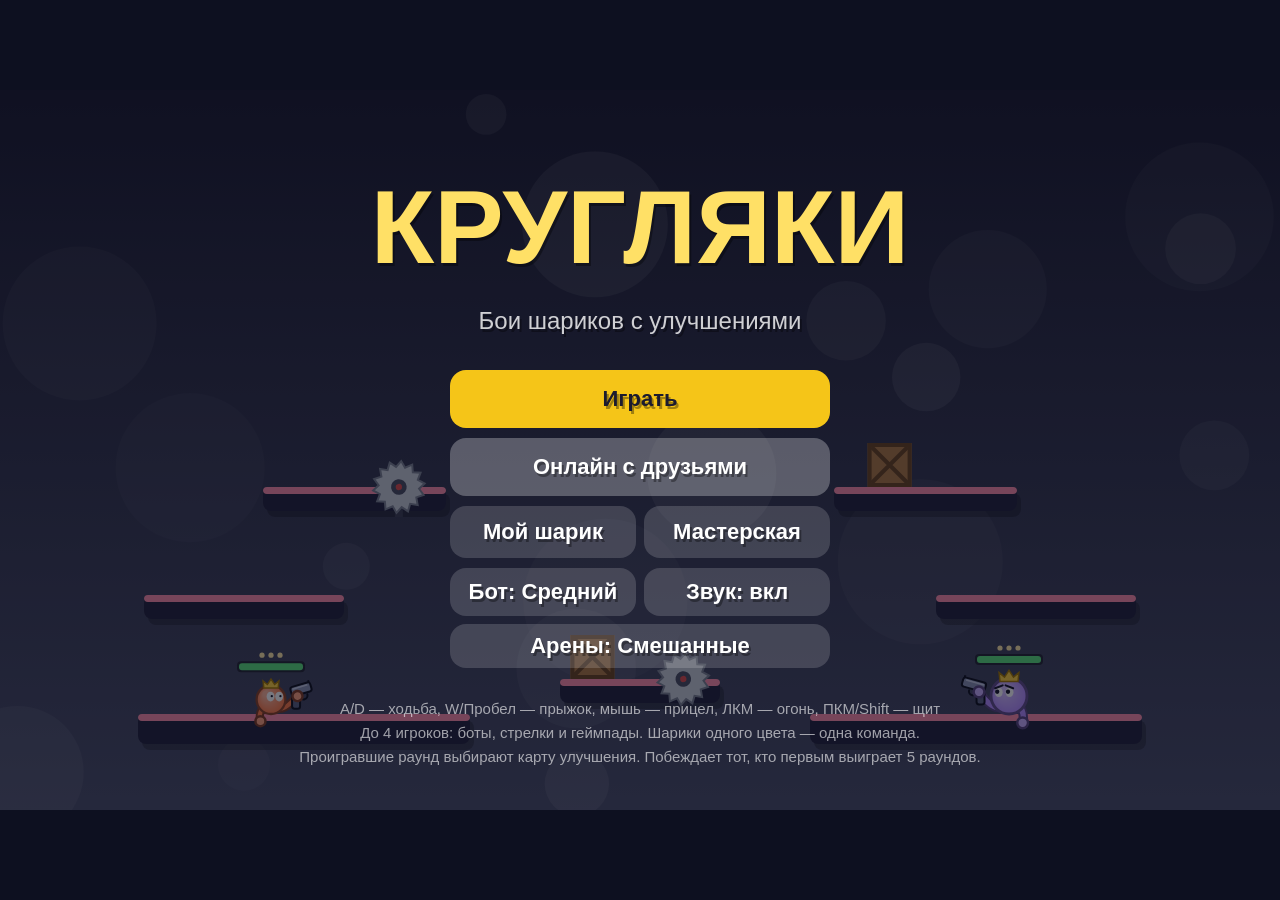
==== commit 3ec18199: "Add files via upload" ====
--- a/index.html
+++ b/index.html
@@ -238,8 +238,8 @@
   { id: 'spring', name: 'Пружинка',       col: '#7be0c3', desc: '+1 прыжок в воздухе и прыжки на 15% выше.', apply: s => { s.airJumps += 1; s.jump *= 1.15; } },
   { id: 'mag',    name: 'Запасливый',     col: '#d6c35a', desc: '+3 патрона и перезарядка на 25% быстрее.', apply: s => { s.ammo += 3; s.reload *= .75; } },
   { id: 'sniper', name: 'Снайпер',        col: '#9aa7ff', desc: 'Пули в 1,7 раза быстрее, почти не падают, +25% урона.', apply: s => { s.bSpeed *= 1.7; s.bGrav *= .3; s.dmg *= 1.25; s.fireDelay *= 1.15; } },
-  { id: 'hedge',  name: 'Ёжик',           col: '#a0763f', desc: 'Щит выпускает 8 пуль во все стороны.', apply: s => { s.thorns += 8; } },
-  { id: 'jetsh',  name: 'Реактивный щит', col: '#4fd6ff', desc: 'Щит перезаряжается на 45% быстрее.', apply: s => { s.blockCd *= .55; } },
+  { id: 'hedge',  name: 'Ёжик',           col: '#a0763f', desc: 'Щит выпускает 8 пуль во все стороны. Перезарядка щита +0,8 с.', apply: s => { s.thorns += 8; s.blockCd += .8; } },
+  { id: 'jetsh',  name: 'Реактивный щит', col: '#4fd6ff', desc: 'Щит перезаряжается на 30% быстрее, но держится на 25% меньше.', apply: s => { s.blockCd *= .7; s.blockDur *= .75; } },
   { id: 'ram',    name: 'Таран',          col: '#d1d1d1', desc: 'Попадания отбрасывают врага в 2,5 раза сильнее.', apply: s => { s.knock *= 2.5; s.dmg *= 1.1; } },
   { id: 'melon',  name: 'Арбуз',          col: '#4caf50', desc: 'Пули в 2 раза больше и на 20% больнее, но медленнее.', apply: s => { s.bR *= 2; s.dmg *= 1.2; s.bSpeed *= .85; } },
   { id: 'quick',  name: 'Шустрик',        col: '#ffe066', desc: '+30% скорости, шарик меньше, −20% здоровья.', apply: s => { s.speed *= 1.3; s.size *= .8; s.hpMul *= .8; } },
@@ -248,19 +248,19 @@
   { id: 'venom',  name: 'Жгучка',         col: '#7ed957', desc: 'Попадание отравляет: 4 урона в секунду 3 секунды.', apply: s => { s.poison += 4; } },
   { id: 'needle', name: 'Игла',           col: '#c7d2fe', desc: 'Пуля пробивает одного врага и летит дальше.', apply: s => { s.pierce += 1; } },
   { id: 'shard',  name: 'Осколки',        col: '#b0bec5', desc: 'Ударившись о стену, пуля разлетается на 3 осколка.', apply: s => { s.split += 3; } },
-  { id: 'blink',  name: 'Рывок',          col: '#80deea', desc: 'Щит переносит тебя на 200 вперёд по прицелу.', apply: s => { s.blink += 200; } },
-  { id: 'mirror', name: 'Зеркальце',      col: '#e1f5fe', desc: 'Щит отражает пули обратно в стрелка.', apply: s => { s.reflect = true; }, unique: true },
+  { id: 'blink',  name: 'Рывок',          col: '#80deea', desc: 'Щит переносит тебя на 200 вперёд по прицелу. Перезарядка щита +0,6 с.', apply: s => { s.blink += 200; s.blockCd += .6; } },
+  { id: 'mirror', name: 'Зеркальце',      col: '#e1f5fe', desc: 'Щит отражает пули обратно в стрелка. Перезарядка щита +1,2 с.', apply: s => { s.reflect = true; s.blockCd += 1.2; }, unique: true },
   { id: 'last',   name: 'Последний шанс', col: '#ff6b6b', desc: 'Когда здоровья меньше 30%: +60% урона и +30% скорости.', apply: s => { s.last = true; }, unique: true },
   { id: 'grow',   name: 'Разгон',         col: '#ffab40', desc: 'Пуля набирает урон в полёте: +100% за каждую секунду.', apply: s => { s.grow += 1; } },
   { id: 'kick',   name: 'Отдача',         col: '#a1887f', desc: 'Выстрел сильно толкает тебя назад. Можно летать!', apply: s => { s.recoil += 420; s.airJumps += 1; } },
-  { id: 'patch',  name: 'Пластырь',       col: '#f8bbd0', desc: 'Щит лечит 20 здоровья.', apply: s => { s.blockHeal += 20; } },
+  { id: 'patch',  name: 'Пластырь',       col: '#f8bbd0', desc: 'Щит лечит 20 здоровья. Перезарядка щита +1 с.', apply: s => { s.blockHeal += 20; s.blockCd += 1; } },
   { id: 'burst',  name: 'Очередь',        col: '#ffcc80', desc: 'Каждый выстрел — очередь из 3 пуль, урон −40%.', apply: s => { s.burst += 2; s.dmg *= .6; } },
   { id: 'tramp',  name: 'Батут',          col: '#ce93d8', desc: 'Края карты не ранят, а только отбрасывают. +1 прыжок.', apply: s => { s.edgeImmune = true; s.airJumps += 1; } },
   { id: 'armor',  name: 'Панцирь',        col: '#90a4ae', desc: 'Получаешь на 30% меньше урона, но медленнее на 15%.', apply: s => { s.armor = Math.min(.6, s.armor + .3); s.speed *= .85; } },
   { id: 'rage',   name: 'Берсерк',        col: '#ef5350', desc: 'Стреляешь на 40% чаще, но получаешь на 20% больше урона.', apply: s => { s.fireDelay /= 1.4; s.dmgTaken *= 1.2; } },
   { id: 'meteor', name: 'Метеор',         col: '#ff8a65', desc: 'Пули тяжёлые: падают быстрее, но +60% урона и крупнее.', apply: s => { s.bGrav *= 2.5; s.dmg *= 1.6; s.bR *= 1.3; } },
-  { id: 'wave',   name: 'Волна',          col: '#4dd0e1', desc: 'Щит отбрасывает всех врагов рядом.', apply: s => { s.wave = true; }, unique: true },
-  { id: 'longsh', name: 'Долгий щит',     col: '#b2ebf2', desc: 'Щит держится вдвое дольше.', apply: s => { s.blockDur *= 2; } },
+  { id: 'wave',   name: 'Волна',          col: '#4dd0e1', desc: 'Щит отбрасывает всех врагов рядом. Перезарядка щита +0,8 с.', apply: s => { s.wave = true; s.blockCd += .8; }, unique: true },
+  { id: 'longsh', name: 'Долгий щит',     col: '#b2ebf2', desc: 'Щит держится на 60% дольше, но перезаряжается на 1,5 с дольше.', apply: s => { s.blockDur *= 1.6; s.blockCd += 1.5; } },
   { id: 'martyr', name: 'Прощальный хлопок', col: '#ff7043', desc: 'Погибая, ты взрываешься (радиус 130).', apply: s => { s.martyr = true; }, unique: true },
   { id: 'refund', name: 'Самозарядка',    col: '#fff59d', desc: 'Каждое попадание возвращает патрон.', apply: s => { s.refund = true; }, unique: true },
   { id: 'giant',  name: 'Великан',        col: '#8d6e63', desc: '+80% здоровья, +20% урона, шарик огромный и медленный.', apply: s => { s.hpMul *= 1.8; s.dmg *= 1.2; s.size *= 1.4; s.speed *= .85; } },
@@ -298,8 +298,9 @@
   const rects = [], mirror = (x, w) => W - x - w;
   const addPair = (x, y, w, h) => { if (x + w >= W / 2 - 4) { const cw = Math.max(w, 120); rects.push([W / 2 - cw / 2, y, cw, h]); return [[W / 2 - cw / 2, y, cw, h]]; } rects.push([x, y, w, h], [mirror(x, w), y, w, h]); return [[x, y, w, h]]; };
   const ft = R(); let base, baseY;
-  if (ft < .68) { rects.push([0, 680, W, 40]); base = [[0, 680, W / 2, 40]]; baseY = 680; }
-  else if (ft < .88) { const g = ri(150, 260); base = addPair(0, 680, W / 2 - g / 2, 40); baseY = 680; }
+  if (ft < .3) { rects.push([0, 680, W, 40]); base = [[0, 680, W / 2, 40]]; baseY = 680; }
+  else if (ft < .48) { const g = ri(150, 260); base = addPair(0, 680, W / 2 - g / 2, 40); baseY = 680; }
+  else if (ft < .65) { const a = ri(220, 380), g = ri(130, 190); base = addPair(0, 680, a, 40).concat(addPair(a + g, 680, W / 2 - a - g, 40)); baseY = 680; }
   else { baseY = ri(590, 630); base = addPair(ri(50, 140), baseY, ri(230, 360), 30); if (R() < .6) rects.push([W / 2 - 80, baseY - ri(0, 40), 160, 24]); }
   const tiers = [base]; let y = baseY;
   while (true) {
@@ -558,7 +559,10 @@
     this.cards = []; this.wins = 0; this.ai = { t: 0, pref: 380, jit: 0, jcd: 0, err: 0, seen: 0, judged: new WeakSet() };
     this.recalc();
   }
-  recalc() { const s = baseStats(); for (const c of this.cards) c.apply(s); this.st = s; this.r = 18 * s.size; this.maxHp = Math.round(100 * s.hpMul); }
+  recalc() { const s = baseStats(); for (const c of this.cards) c.apply(s);
+    // щит никогда не держится долго и не перезаряжается мгновенно: не больше четверти времени под защитой
+    s.blockDur = Math.min(s.blockDur, .8); s.blockCd = Math.max(s.blockCd, 1.4, s.blockDur * 4);
+    this.st = s; this.r = 18 * s.size; this.maxHp = Math.round(100 * s.hpMul); }
   spawn(x, y) {
     Object.assign(this, { x, y, vx: 0, vy: 0, hp: this.maxHp, ammo: this.st.ammo, reloadT: 0, fireT: 0, blockCd: 0, blockT: 0,
       dead: false, air: this.st.airJumps, coyote: 0, onGround: false, wall: 0, lastShot: -9, flash: 0, aim: this.idx === 0 ? 0 : Math.PI, squash: 0,
@@ -779,6 +783,7 @@
   for (let i = 0; i < count; i++) {
     const a = aim + (count > 1 ? (i - (count - 1) / 2) * s.spread : 0) + rnd(-.02, .02);
     const c = Math.cos(a), sn = Math.sin(a);
+    if (!s.ghost && !lineClear(p.x, p.y, p.x + c * (p.r + 4 + s.bR), p.y + sn * (p.r + 4 + s.bR))) { burst(p.x + c * p.r, p.y + sn * p.r, p.color, 4, 120, 3, 0); continue; }
     bullets.push({ x: p.x + c * (p.r + 4), y: p.y + sn * (p.r + 4), vx: c * s.bSpeed, vy: sn * s.bSpeed, r: s.bR, owner: p,
       dmg: s.dmg * dmgMul, bounces: s.bounces, bounced: false, life: 3.5, t: 0, grav: s.bGrav, ghost: s.ghost,
       homing: s.homing, explode: s.explode, knock: s.knock, ls: s.lifesteal, col: p.color, trail: [],
@@ -1174,8 +1179,9 @@
     ctx.strokeStyle = '#ffc940'; ctx.lineCap = 'round';
     for (let i = 2; i < b.trail.length; i += 2) { ctx.globalAlpha = i / b.trail.length * .4; ctx.lineWidth = b.r * .9 * i / b.trail.length; ctx.beginPath(); ctx.moveTo(b.trail[i - 2], b.trail[i - 1]); ctx.lineTo(b.trail[i], b.trail[i + 1]); ctx.stroke(); }
     ctx.globalAlpha = 1;
-    ctx.fillStyle = '#ffe14d'; ctx.beginPath(); ctx.arc(b.x, b.y, b.r, 0, 7); ctx.fill();
-    ctx.strokeStyle = '#b8860b'; ctx.lineWidth = 1.5; ctx.stroke();
+    if (b.ghost) ctx.globalAlpha = .6; // пули «Призрака» видно: они бледно-фиолетовые и летят сквозь стены
+    ctx.fillStyle = b.ghost ? '#d9ccff' : '#ffe14d'; ctx.beginPath(); ctx.arc(b.x, b.y, b.r, 0, 7); ctx.fill();
+    ctx.strokeStyle = b.ghost ? '#7e57c2' : '#b8860b'; ctx.lineWidth = 1.5; ctx.stroke(); ctx.globalAlpha = 1;
   }
   // игроки
   for (const p of players) if (!p.dead) drawPlayer(p);
@@ -1985,7 +1991,7 @@
       of: game.phase === 'pick' ? game.offer.map(c => c.id) : [], sel: game.sel,
       P: players.map(p => [r1(p.x), r1(p.y), r1(p.vx), r1(p.vy), r1(p.aim * 100) / 100, r1(p.hp), p.maxHp, p.ammo, r1(p.reloadT), r1(p.blockT), r1(p.blockCd),
         p.dead ? 1 : 0, p.wins, p.cards.map(c => c.id).join(','), p.flash > 0 ? 1 : 0, r1(p.fireT), r1(p.squash), p.bot ? 1 : 0, (p.slowT > 0 ? 1 : 0) | (p.poisonT > 0 ? 2 : 0)]),
-      B: bullets.map(b => [r1(b.x), r1(b.y), Math.round(b.vx), Math.round(b.vy), r1(b.r), b.owner.idx]),
+      B: bullets.map(b => [r1(b.x), r1(b.y), Math.round(b.vx), Math.round(b.vy), r1(b.r), b.owner.idx, b.ghost ? 1 : 0]),
       O: packProps(),
       ev: net.ev,
     });
@@ -2027,9 +2033,9 @@
     p.slowT = a[18] & 1 ? 1 : 0; p.poisonT = a[18] & 2 ? 1 : 0;
   });
   unpackProps(m.O);
-  bullets = (m.B || []).map(([x, y, vx, vy, r, o]) => {
+  bullets = (m.B || []).map(([x, y, vx, vy, r, o, gh]) => {
     const tr = []; for (let k = 4; k >= 1; k--) tr.push(x - vx * k * .006, y - vy * k * .006);
-    return { x, y, vx, vy, r, col: (players[o] || players[0]).color, trail: tr };
+    return { x, y, vx, vy, r, ghost: !!gh, col: (players[o] || players[0]).color, trail: tr };
   });
   for (const e of m.ev || []) {
     if (e[0] === 'b') burst(e[1], e[2], e[3], Math.min(60, e[4]), e[5], e[6], e[7]);
@@ -2047,7 +2053,8 @@
     p.x += (p.tx + p.vx * .03 - p.x) * k; p.y += (p.ty + p.vy * .03 - p.y) * k;
     p.flash -= dt;
   }
-  for (const b of bullets) { b.x += b.vx * dt; b.y += b.vy * dt; }
+  for (const b of bullets) { if (b.dead) continue; const st = Math.max(1, Math.ceil(Math.hypot(b.vx, b.vy) * dt / 4)); for (let k = 0; k < st; k++) { b.x += b.vx * dt / st; b.y += b.vy * dt / st; if (!b.ghost && inRects(b.x, b.y)) { b.dead = true; break; } } }
+  bullets = bullets.filter(b => !b.dead);
   const me = players[net.me];
   if (me && !me.dead) {
     if (mouse.used) me.aim = Math.atan2(mouse.y - me.y, mouse.x - me.x);
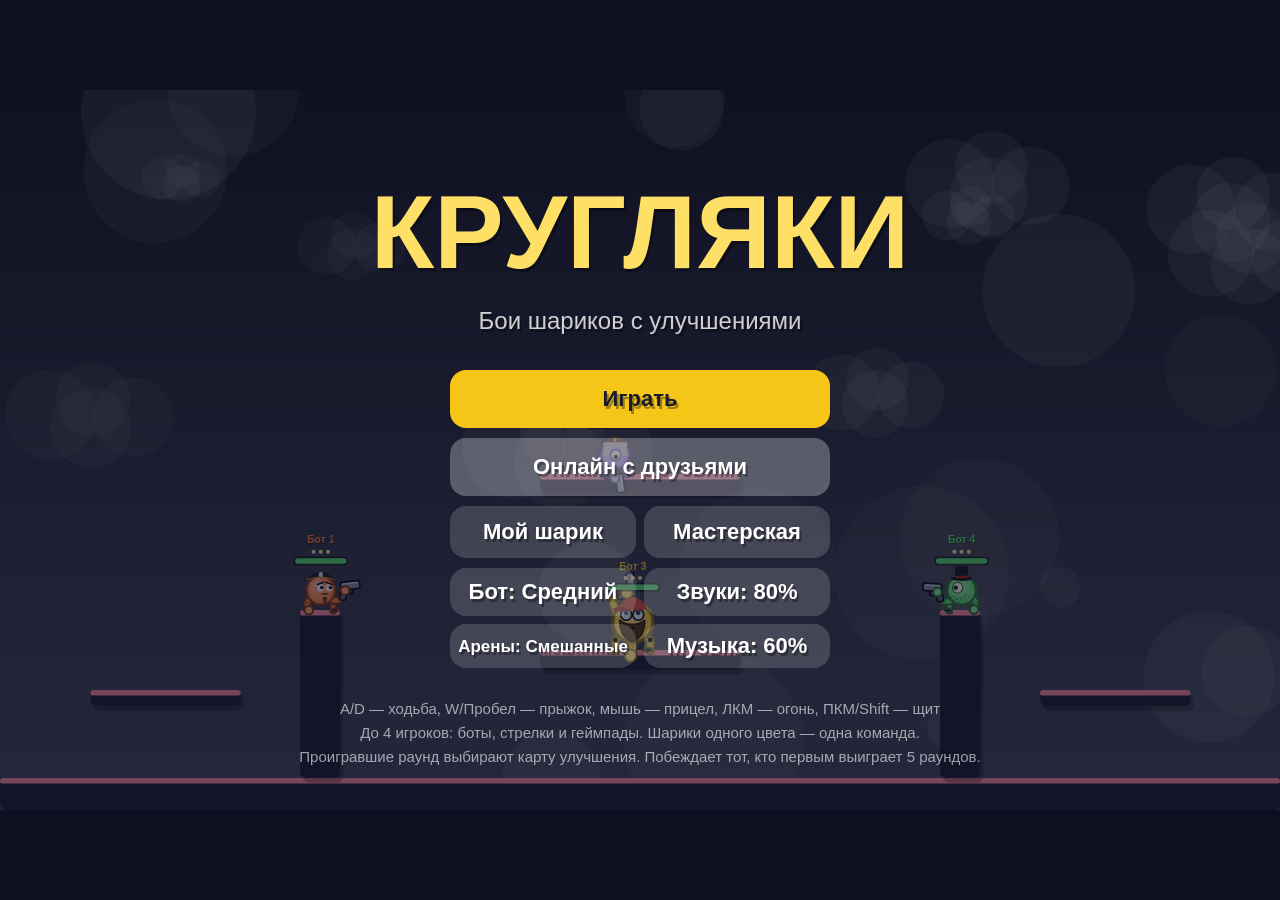
==== commit 84f1d110: "Обновление игры: баланс, пуля-ракета, звуки и музыка, ноги, аксессуары, большие арены - призрачные п" ====
--- a/index.html
+++ b/index.html
@@ -34,6 +34,8 @@
 <script src="platform-vk.js"></script>
 <!-- PeerJS (WebRTC) для онлайна по коду комнаты, лежит рядом в архиве -->
 <script src="peerjs.min.js"></script>
+<!-- звуки и музыка (эффекты Kenney, CC0; музыка своя) -->
+<script src="sounds.js"></script>
 </head>
 <body>
 <canvas id="c" tabindex="0"></canvas>
@@ -46,6 +48,8 @@
 
 // ---------- базовое ----------
 const W = 1280, H = 720, G = 1700, WIN_ROUNDS = 5, SUDDEN = 35;
+// арены крупнее экрана: мир 1600×900, камера показывает его целиком (шарики относительно арены меньше)
+const AW = 1600, AH = 900, DY = AH - H, FY = 680 + DY, AK = AW / W;
 const cv = document.getElementById('c'), ctx = cv.getContext('2d');
 let S = 1, DPR = 1;
 function resize() {
@@ -134,18 +138,51 @@
 }
 
 // ---------- звук ----------
+const VOLS = [0, .2, .4, .6, .8, 1];
 const audio = {
-  ctx: null, master: null, muted: false, adMute: false, last: {},
+  ctx: null, master: null, sfxBus: null, musBus: null, muted: false, adMute: false, last: {}, buf: {}, music: null,
+  vol: (() => { try { const v = JSON.parse(localStorage.getItem('sharoboy_vol') || 'null'); if (v && VOLS.includes(v.s) && VOLS.includes(v.m)) return v; } catch (e) {} return { s: .8, m: .6 }; })(),
   unlock() {
     if (!this.ctx) {
       try {
         this.ctx = new (window.AudioContext || window.webkitAudioContext)();
-        this.master = this.ctx.createGain(); this.master.connect(this.ctx.destination); this.setMute();
+        this.master = this.ctx.createGain(); this.master.connect(this.ctx.destination);
+        this.sfxBus = this.ctx.createGain(); this.sfxBus.connect(this.master);
+        this.musBus = this.ctx.createGain(); this.musBus.connect(this.master);
+        this.setMute(); this.load();
       } catch (e) { this.ctx = null; }
     }
     if (this.ctx && this.ctx.state === 'suspended' && !document.hidden) this.ctx.resume();
   },
-  setMute() { if (this.master) this.master.gain.value = (this.muted || this.adMute || document.hidden) ? 0 : 0.35; },
+  load() { // звуки лежат в sounds.js (base64 mp3); если файла нет — остаются синтезированные
+    const src = window.KR_SND; if (!src) return;
+    for (const k of Object.keys(src)) {
+      try {
+        const bin = atob(src[k]), u8 = new Uint8Array(bin.length); for (let i = 0; i < bin.length; i++) u8[i] = bin.charCodeAt(i);
+        const done = b => { this.buf[k] = b; if (k === 'music') this.startMusic(); };
+        const pr = this.ctx.decodeAudioData(u8.buffer, done, () => {}); if (pr && pr.catch) pr.catch(() => {});
+      } catch (e) {}
+    }
+  },
+  startMusic() {
+    if (!this.ctx || this.music || !this.buf.music) return;
+    const s = this.ctx.createBufferSource(); s.buffer = this.buf.music; s.loop = true;
+    s.connect(this.musBus); s.start(); this.music = s;
+  },
+  setVol(kind, v) { this.vol[kind] = v; try { localStorage.setItem('sharoboy_vol', JSON.stringify(this.vol)); } catch (e) {} this.setMute(); },
+  nextVol(kind) { this.setVol(kind, VOLS[(VOLS.indexOf(this.vol[kind]) + 1) % VOLS.length]); if (kind === 's') sfx.shoot(); },
+  setMute() {
+    if (!this.master) return;
+    this.master.gain.value = (this.muted || this.adMute || document.hidden) ? 0 : 1;
+    this.sfxBus.gain.value = this.vol.s * .5; this.musBus.gain.value = this.vol.m * .3;
+  },
+  play(name, vol = 1, rate = 1) { // сэмпл; false — если его нет (тогда играет синтез)
+    const b = this.buf[name]; if (!b) return false;
+    if (!this.ctx || this.muted || this.adMute) return true;
+    const s = this.ctx.createBufferSource(), g = this.ctx.createGain();
+    s.buffer = b; s.playbackRate.value = rate; g.gain.value = vol;
+    s.connect(g); g.connect(this.sfxBus); s.start(); return true;
+  },
   ok(name, gap) { const t = performance.now(); if (this.last[name] && t - this.last[name] < gap) return false; this.last[name] = t; return true; },
   tone(f, dur, type = 'square', vol = .2, slide = 1) {
     if (!this.ctx || this.muted || this.adMute) return;
@@ -153,7 +190,7 @@
     o.type = type; o.frequency.setValueAtTime(f, t);
     if (slide !== 1) o.frequency.exponentialRampToValueAtTime(Math.max(30, f * slide), t + dur);
     g.gain.setValueAtTime(vol, t); g.gain.exponentialRampToValueAtTime(0.001, t + dur);
-    o.connect(g); g.connect(this.master); o.start(t); o.stop(t + dur + .02);
+    o.connect(g); g.connect(this.sfxBus); o.start(t); o.stop(t + dur + .02);
   },
   noise(dur, vol = .3, freq = 1000) {
     if (!this.ctx || this.muted || this.adMute) return;
@@ -161,17 +198,17 @@
     for (let i = 0; i < n; i++) d[i] = (Math.random() * 2 - 1) * (1 - i / n);
     const src = this.ctx.createBufferSource(), f = this.ctx.createBiquadFilter(), g = this.ctx.createGain();
     src.buffer = buf; f.type = 'bandpass'; f.frequency.value = freq; f.Q.value = .8; g.gain.value = vol;
-    src.connect(f); f.connect(g); g.connect(this.master); src.start();
+    src.connect(f); f.connect(g); g.connect(this.sfxBus); src.start();
   },
 };
 const sfx = {
-  shoot() { if (audio.ok('shoot', 40)) audio.tone(rnd(480, 560), .08, 'square', .09, .45); },
-  hit()   { audio.noise(.12, .35, 900); audio.tone(200, .12, 'sawtooth', .12, .5); },
-  jump()  { if (audio.ok('jump', 60)) audio.tone(320, .1, 'sine', .14, 1.9); },
+  shoot() { if (audio.ok('shoot', 40) && !audio.play('shot', .55, rnd(.94, 1.08))) audio.tone(rnd(480, 560), .08, 'square', .09, .45); },
+  hit()   { if (!audio.play('hit', .9, rnd(.92, 1.08))) { audio.noise(.12, .35, 900); audio.tone(200, .12, 'sawtooth', .12, .5); } },
+  jump()  { if (audio.ok('jump', 60) && !audio.play('jump', .35, rnd(.95, 1.1))) audio.tone(320, .1, 'sine', .14, 1.9); },
   block() { audio.tone(950, .16, 'triangle', .18, .55); },
   bounce(){ if (audio.ok('bnc', 50)) audio.tone(700, .05, 'sine', .08, 1.4); },
-  boom()  { audio.noise(.4, .5, 260); },
-  die()   { audio.noise(.5, .45, 500); audio.tone(400, .45, 'sawtooth', .15, .2); },
+  boom()  { if (audio.ok('boom', 50) && !audio.play('boom', 1, rnd(.9, 1.05))) audio.noise(.4, .5, 260); },
+  die()   { if (!audio.play('die', .8)) { audio.noise(.5, .45, 500); audio.tone(400, .45, 'sawtooth', .15, .2); } },
   tick()  { audio.tone(660, .09, 'sine', .14); },
   go()    { audio.tone(990, .2, 'square', .12); },
   card()  { audio.tone(520, .08, 'triangle', .15); setTimeout(() => audio.tone(780, .12, 'triangle', .15), 70); },
@@ -216,15 +253,29 @@
       } });
     } catch (e) { fin(); }
   },
+  // реклама за награду (по желанию игрока): есть только там, где площадка её умеет
+  canReward() { return !!(this.sdk && this.sdk.adv && this.sdk.adv.showRewardedVideo); },
+  showReward(onReward) {
+    if (!this.canReward()) return;
+    let done = false, got = false;
+    const fin = () => { if (done) return; done = true; audio.adMute = false; audio.setMute(); game.sdkPause = false; if (got) onReward(); };
+    try {
+      this.sdk.adv.showRewardedVideo({ callbacks: {
+        onOpen: () => { audio.adMute = true; audio.setMute(); game.sdkPause = true; },
+        onRewarded: () => { got = true; },
+        onClose: fin, onError: fin,
+      } });
+    } catch (e) { fin(); }
+  },
 };
 
 // ---------- карты улучшений ----------
 function baseStats() {
   return { dmg: 22, fireDelay: .32, reload: 1.3, ammo: 3, bSpeed: 950, bR: 4.5, bGrav: 700, bounces: 0, count: 1,
     spread: .14, lifesteal: 0, explode: 0, homing: 0, knock: 1, speed: 380, jump: 640, airJumps: 1,
-    blockCd: 3.2, thorns: 0, regen: 0, ghost: false, size: 1, hpMul: 1,
+    blockCd: 3.2, thorns: 0, regen: 0, ghost: false, rocket: 0, size: 1, hpMul: 1,
     slow: 0, poison: 0, pierce: 0, split: 0, blink: 0, reflect: false, last: false, grow: 0, recoil: 0, blockHeal: 0, burst: 0,
-    edgeImmune: false, armor: 0, blockDur: .32, wave: false, martyr: false, refund: false, dmgTaken: 1 };
+    edgeImmune: false, armor: 0, blockDur: .22, wave: false, martyr: false, refund: false, dmgTaken: 1 };
 }
 const CARDS = [
   { id: 'heavy',  name: 'Тяжёлый калибр', col: '#e0574f', desc: '+70% урона. Пули крупнее и медленнее, перезарядка дольше.', apply: s => { s.dmg *= 1.7; s.bSpeed *= .8; s.reload += .3; s.bR *= 1.25; } },
@@ -234,7 +285,7 @@
   { id: 'donut',  name: 'Пончик',         col: '#c98a5a', desc: '+60% здоровья, но шарик крупнее и чуть медленнее.', apply: s => { s.hpMul *= 1.6; s.size *= 1.2; s.speed *= .94; } },
   { id: 'leech',  name: 'Кровопийца',     col: '#b63a5a', desc: 'Возвращает тебе 35% нанесённого урона.', apply: s => { s.lifesteal += .35; } },
   { id: 'pop',    name: 'Хлопушка',       col: '#ff7b2e', desc: 'Пули взрываются при попадании (радиус 75).', apply: s => { s.explode += 75; s.dmg *= .85; } },
-  { id: 'sniff',  name: 'Нюхач',          col: '#8fd14f', desc: 'Пули сами поворачивают к врагу.', apply: s => { s.homing += 1.3; s.bSpeed *= .85; } },
+  { id: 'sniff',  name: 'Нюхач',          col: '#8fd14f', desc: 'Пули сами поворачивают к врагу, которого видят.', apply: s => { s.homing += 1.3; s.bSpeed *= .85; } },
   { id: 'spring', name: 'Пружинка',       col: '#7be0c3', desc: '+1 прыжок в воздухе и прыжки на 15% выше.', apply: s => { s.airJumps += 1; s.jump *= 1.15; } },
   { id: 'mag',    name: 'Запасливый',     col: '#d6c35a', desc: '+3 патрона и перезарядка на 25% быстрее.', apply: s => { s.ammo += 3; s.reload *= .75; } },
   { id: 'sniper', name: 'Снайпер',        col: '#9aa7ff', desc: 'Пули в 1,7 раза быстрее, почти не падают, +25% урона.', apply: s => { s.bSpeed *= 1.7; s.bGrav *= .3; s.dmg *= 1.25; s.fireDelay *= 1.15; } },
@@ -260,16 +311,26 @@
   { id: 'rage',   name: 'Берсерк',        col: '#ef5350', desc: 'Стреляешь на 40% чаще, но получаешь на 20% больше урона.', apply: s => { s.fireDelay /= 1.4; s.dmgTaken *= 1.2; } },
   { id: 'meteor', name: 'Метеор',         col: '#ff8a65', desc: 'Пули тяжёлые: падают быстрее, но +60% урона и крупнее.', apply: s => { s.bGrav *= 2.5; s.dmg *= 1.6; s.bR *= 1.3; } },
   { id: 'wave',   name: 'Волна',          col: '#4dd0e1', desc: 'Щит отбрасывает всех врагов рядом. Перезарядка щита +0,8 с.', apply: s => { s.wave = true; s.blockCd += .8; }, unique: true },
-  { id: 'longsh', name: 'Долгий щит',     col: '#b2ebf2', desc: 'Щит держится на 60% дольше, но перезаряжается на 1,5 с дольше.', apply: s => { s.blockDur *= 1.6; s.blockCd += 1.5; } },
+  { id: 'longsh', name: 'Долгий щит',     col: '#b2ebf2', desc: 'Щит держится на 40% дольше, но перезаряжается на 1,5 с дольше.', apply: s => { s.blockDur *= 1.4; s.blockCd += 1.5; } },
   { id: 'martyr', name: 'Прощальный хлопок', col: '#ff7043', desc: 'Погибая, ты взрываешься (радиус 130).', apply: s => { s.martyr = true; }, unique: true },
   { id: 'refund', name: 'Самозарядка',    col: '#fff59d', desc: 'Каждое попадание возвращает патрон.', apply: s => { s.refund = true; }, unique: true },
   { id: 'giant',  name: 'Великан',        col: '#8d6e63', desc: '+80% здоровья, +20% урона, шарик огромный и медленный.', apply: s => { s.hpMul *= 1.8; s.dmg *= 1.2; s.size *= 1.4; s.speed *= .85; } },
-  { id: 'ghost',  name: 'Призрак',        col: '#b9a6ff', desc: 'Пули пролетают сквозь стены, −20% урона.', apply: s => { s.ghost = true; s.dmg *= .8; }, unique: true },
+  { id: 'ghost',  name: 'Призрак',        col: '#b9a6ff', desc: 'Пули летят сквозь стены, но каждая стена забирает 40% урона. −25% урона.', apply: s => { s.ghost = true; s.dmg *= .75; }, unique: true },
+  { id: 'rocket', name: 'Пуля-ракета',    col: '#ff5a36', desc: 'Пуля застревает во враге на 0,6 с и толкает его. Пули медленнее.', apply: s => { s.rocket = 1; s.bSpeed *= .8; s.bR *= 1.15; s.dmg *= .9; }, unique: true },
 ];
+// выдача карт: недавно показанные этому игроку и уже взятые попадаются реже — больше разнообразия
 function offerCards(p) {
   const pool = cardPool().filter(c => !(c.unique && p.cards.includes(c)));
+  const recent = p.seenOffers || [];
+  const wt = c => (recent[0] && recent[0].includes(c.id) ? .08 : recent[1] && recent[1].includes(c.id) ? .3 : 1) * (p.cards.includes(c) ? .5 : 1);
   const out = [];
-  while (out.length < 5 && pool.length) out.push(pool.splice(Math.floor(Math.random() * pool.length), 1)[0]);
+  while (out.length < 5 && pool.length) {
+    let sum = 0; for (const c of pool) sum += wt(c);
+    let x = Math.random() * sum, i = 0;
+    for (; i < pool.length - 1; i++) { x -= wt(pool[i]); if (x <= 0) break; }
+    out.push(pool.splice(i, 1)[0]);
+  }
+  p.seenOffers = [out.map(c => c.id)].concat(recent).slice(0, 2);
   return out;
 }
 
@@ -288,50 +349,79 @@
   { name: 'Башни', sky: ['#1a1a2e', '#4a4e69'], plat: '#22223b', top: '#ff8fab',
     rects: [[0,680,1280,40],[300,470,40,210],[940,470,40,210],[90,570,150,20],[1040,570,150,20],[540,520,200,24],[540,300,200,24]], spawns: [[160,620],[1120,620],[640,460],[640,240]] },
 ];
-const BORDERS = [[-60,-600,60,1400],[1280,-600,60,1400]];
+const BORDERS = [[-60,-600,60,AH + 700],[AW,-600,60,AH + 700]];
 let level = null, rects = [], decor = [];
 // генератор случайных арен: симметричные ярусы, каждый достижим одним прыжком с нижнего
 function seededRng(a) { return () => { a |= 0; a = a + 0x6D2B79F5 | 0; let t = Math.imul(a ^ a >>> 15, 1 | a); t = t + Math.imul(t ^ t >>> 7, 61 | t) ^ t; return ((t ^ t >>> 14) >>> 0) / 4294967296; }; }
 function genLevel(seed) {
   const R = seededRng(seed), rn = (a, b) => a + R() * (b - a), ri = (a, b) => Math.floor(rn(a, b + 1));
   const t = LEVELS[ri(0, LEVELS.length - 1)];
-  const rects = [], mirror = (x, w) => W - x - w;
-  const addPair = (x, y, w, h) => { if (x + w >= W / 2 - 4) { const cw = Math.max(w, 120); rects.push([W / 2 - cw / 2, y, cw, h]); return [[W / 2 - cw / 2, y, cw, h]]; } rects.push([x, y, w, h], [mirror(x, w), y, w, h]); return [[x, y, w, h]]; };
+  const rects = [], mirror = (x, w) => AW - x - w;
+  const addPair = (x, y, w, h) => { if (x + w >= AW / 2 - 4) { const cw = Math.max(w, 120); rects.push([AW / 2 - cw / 2, y, cw, h]); return [[AW / 2 - cw / 2, y, cw, h]]; } rects.push([x, y, w, h], [mirror(x, w), y, w, h]); return [[x, y, w, h]]; };
   const ft = R(); let base, baseY;
-  if (ft < .3) { rects.push([0, 680, W, 40]); base = [[0, 680, W / 2, 40]]; baseY = 680; }
-  else if (ft < .48) { const g = ri(150, 260); base = addPair(0, 680, W / 2 - g / 2, 40); baseY = 680; }
-  else if (ft < .65) { const a = ri(220, 380), g = ri(130, 190); base = addPair(0, 680, a, 40).concat(addPair(a + g, 680, W / 2 - a - g, 40)); baseY = 680; }
-  else { baseY = ri(590, 630); base = addPair(ri(50, 140), baseY, ri(230, 360), 30); if (R() < .6) rects.push([W / 2 - 80, baseY - ri(0, 40), 160, 24]); }
+  if (ft < .3) { rects.push([0, FY, AW, 40]); base = [[0, FY, AW / 2, 40]]; baseY = FY; }
+  else if (ft < .48) { const g = ri(150, 260); base = addPair(0, FY, AW / 2 - g / 2, 40); baseY = FY; }
+  else if (ft < .65) { const a = ri(220, 380), g = ri(130, 190); base = addPair(0, FY, a, 40).concat(addPair(a + g, FY, AW / 2 - a - g, 40)); baseY = FY; }
+  else { baseY = ri(590 + DY, 630 + DY); base = addPair(ri(50, 140), baseY, ri(230, 360), 30); if (R() < .6) rects.push([AW / 2 - 80, baseY - ri(0, 40), 160, 24]); }
   const tiers = [base]; let y = baseY;
   while (true) {
     y -= ri(108, 128); if (y < 175 || (tiers.length >= 3 && R() < .22)) break;
-    const below = tiers[tiers.length - 1].concat(rects.filter(r => Math.abs(r[1] - (y + 118)) < 25 && r[0] < W / 2 + 10 && r[0] + r[2] > W / 2 - 10)), row = [];
+    const below = tiers[tiers.length - 1].concat(rects.filter(r => Math.abs(r[1] - (y + 118)) < 25 && r[0] < AW / 2 + 10 && r[0] + r[2] > AW / 2 - 10)), row = [];
     const n = R() < .45 ? 2 : 1;
     for (let k = 0; k < n * 6 && row.length < n; k++) {
       const b = below[ri(0, below.length - 1)], w = ri(130, 250);
-      const x = Math.round(clamp(rn(b[0] - 130, b[0] + b[2] + 130 - w), 30, W / 2 - 30));
+      const x = Math.round(clamp(rn(b[0] - 130, b[0] + b[2] + 130 - w), 30, AW / 2 - 30));
       if (row.some(r => x < r[0] + r[2] + 70 && x + w > r[0] - 70)) continue;
       row.push(...addPair(x, y, w, 24));
     }
-    if (!row.length) row.push(...addPair(W / 2 - 100, y, 200, 24));
+    if (!row.length) row.push(...addPair(AW / 2 - 100, y, 200, 24));
     tiers.push(row);
   }
   // столбы-укрытия на полу, только там, где над ними нет платформы
-  if (baseY === 680 && R() < .45) {
+  if (baseY === FY && R() < .45) {
     const pw = ri(40, 70), ph = ri(80, 130), px = ri(320, 500);
-    if (!rects.some(r => r[1] < 680 && r[1] > 680 - ph - 70 && px < r[0] + r[2] + 40 && px + pw > r[0] - 40) && rects.some(r => r[1] === 680 && px >= r[0] && px + pw <= r[0] + r[2])) addPair(px, 680 - ph, pw, ph);
+    if (!rects.some(r => r[1] < FY && r[1] > FY - ph - 70 && px < r[0] + r[2] + 40 && px + pw > r[0] - 40) && rects.some(r => r[1] === FY && px >= r[0] && px + pw <= r[0] + r[2])) addPair(px, FY - ph, pw, ph);
   }
   const sp = (r, f) => [Math.round(r[0] + r[2] * f), r[1] - 40];
   const b0 = base[0], hi = tiers.length > 2 ? tiers[ri(1, tiers.length - 2)][0] : tiers[tiers.length - 1][0];
-  const s1 = baseY === 680 && b0[2] > 400 ? [ri(110, 240), 640] : sp(b0, .4), s2 = sp(hi, .5);
-  const spawns = [s1, [W - s1[0], s1[1]], s2, [W - s2[0], s2[1]]];
+  const s1 = baseY === FY && b0[2] > 400 ? [ri(110, 240), 640 + DY] : sp(b0, .4), s2 = sp(hi, .5);
+  const spawns = [s1, [AW - s1[0], s1[1]], s2, [AW - s2[0], s2[1]]];
   return { name: 'Случайная арена', sky: t.sky, plat: t.plat, top: t.top, rects: rects.map(r => r.map(Math.round)), spawns, gen: true };
 }
 const ARENA_MODES = { mix: 'Смешанные', random: 'Случайные', fixed: 'Готовые' };
+function bigLevel(L) {
+  const fx = x => Math.round(x * AK), fy = y => y + DY;
+  return { ...L, rects: L.rects.map(([x, y, w, h]) => [fx(x), fy(y), Math.round(w * AK), h]), spawns: L.spawns.map(([x, y]) => [fx(x), fy(y)]),
+    props: L.props ? L.props.map(([t, x, y]) => [t, fx(x), t === 'swing' ? y : fy(y)]) : L.props };
+}
+// ненавязчивый случайный фон арены: полупрозрачные силуэты (холмы, город, лес, облака, кристаллы, планеты)
+let backdrop = null;
+function makeBackdrop() {
+  const kind = pick(['hills', 'city', 'forest', 'clouds', 'crystals', 'planets']), items = [];
+  if (kind === 'hills') for (let l = 0; l < 2; l++) { const pts = []; for (let x = -40; x <= W + 40; x += 40) pts.push([x, H * (.62 + l * .12) - Math.sin(x / rnd(120, 200) + l * 2) * rnd(30, 50) - Math.random() * 18]); items.push({ pts, a: .07 + l * .03 }); }
+  if (kind === 'city') for (let l = 0; l < 2; l++) { let x = -20; while (x < W + 20) { const w = rnd(40, 90), h = rnd(80, 260) * (1 - l * .3); items.push({ x, w, h, l, a: .06 + l * .04, win: Math.random() < .6 }); x += w + rnd(4, 18); } }
+  if (kind === 'forest') for (let i = 0; i < 26; i++) items.push({ x: rnd(-20, W + 20), h: rnd(90, 230), w: rnd(40, 80), a: rnd(.05, .1) });
+  if (kind === 'clouds') for (let i = 0; i < 9; i++) items.push({ x: rnd(0, W), y: rnd(60, H * .6), s: rnd(.6, 1.6), a: rnd(.05, .1), sp: rnd(4, 12) });
+  if (kind === 'crystals') for (let i = 0; i < 18; i++) items.push({ x: rnd(0, W), w: rnd(18, 50), h: rnd(60, 220), t: rnd(-.25, .25), a: rnd(.05, .1) });
+  if (kind === 'planets') for (let i = 0; i < 3; i++) items.push({ x: rnd(80, W - 80), y: rnd(70, H * .5), r: rnd(30, 110), ring: Math.random() < .5, a: rnd(.06, .11) });
+  backdrop = { kind, items };
+}
+function drawBackdrop() {
+  if (!backdrop) return;
+  const { kind, items } = backdrop; ctx.save(); ctx.fillStyle = '#fff'; ctx.strokeStyle = '#fff';
+  if (kind === 'hills') for (const it of items) { ctx.globalAlpha = it.a; ctx.beginPath(); ctx.moveTo(-40, H); for (const [x, y] of it.pts) ctx.lineTo(x, y); ctx.lineTo(W + 40, H); ctx.fill(); }
+  if (kind === 'city') for (const it of items) { ctx.globalAlpha = it.a; ctx.fillRect(it.x, H - it.h, it.w, it.h);
+    if (it.win) { ctx.globalAlpha = it.a * .9; ctx.fillStyle = '#000'; for (let y = H - it.h + 12; y < H - 12; y += 22) for (let x = it.x + 8; x < it.x + it.w - 10; x += 16) ctx.fillRect(x, y, 7, 10); ctx.fillStyle = '#fff'; } }
+  if (kind === 'forest') for (const it of items) { ctx.globalAlpha = it.a; ctx.beginPath(); ctx.moveTo(it.x - it.w / 2, H); ctx.lineTo(it.x, H - it.h); ctx.lineTo(it.x + it.w / 2, H); ctx.fill(); }
+  if (kind === 'clouds') for (const it of items) { it.x += it.sp / 60; if (it.x > W + 150) it.x = -150; ctx.globalAlpha = it.a; for (const [dx, dy, r] of [[0, 0, 34], [32, -12, 28], [62, 2, 30], [30, 10, 30]]) { ctx.beginPath(); ctx.arc(it.x + dx * it.s, it.y + dy * it.s, r * it.s, 0, 7); ctx.fill(); } }
+  if (kind === 'crystals') for (const it of items) { ctx.globalAlpha = it.a; ctx.save(); ctx.translate(it.x, H); ctx.rotate(it.t); ctx.beginPath(); ctx.moveTo(-it.w / 2, 0); ctx.lineTo(-it.w / 2, -it.h * .8); ctx.lineTo(0, -it.h); ctx.lineTo(it.w / 2, -it.h * .8); ctx.lineTo(it.w / 2, 0); ctx.fill(); ctx.restore(); }
+  if (kind === 'planets') for (const it of items) { ctx.globalAlpha = it.a; ctx.beginPath(); ctx.arc(it.x, it.y, it.r, 0, 7); ctx.fill(); if (it.ring) { ctx.lineWidth = it.r * .12; ctx.beginPath(); ctx.ellipse(it.x, it.y, it.r * 1.6, it.r * .4, -.3, 0, 7); ctx.stroke(); } }
+  ctx.restore();
+}
 function setLevel(idx) {
-  level = idx >= 1000 ? genLevel(idx - 1000) : (game.levels || LEVELS)[idx] || LEVELS[0];
+  level = idx >= 1000 ? genLevel(idx - 1000) : bigLevel((game.levels || LEVELS)[idx] || LEVELS[0]);
   rects = [...level.rects, ...BORDERS].map(([x, y, w, h]) => ({ x, y, w, h }));
-  staticRects = rects.slice(); props = [];
+  staticRects = rects.slice(); props = []; makeBackdrop();
   decor = [];
   for (let i = 0; i < 18; i++) decor.push({ x: rnd(0, W), y: rnd(0, H), r: rnd(20, 90), a: rnd(.03, .09), sp: rnd(4, 14) });
 }
@@ -347,7 +437,7 @@
   return false;
 }
 function nearestSafeX(p) {
-  let best = W / 2, bd = 1e9;
+  let best = AW / 2, bd = 1e9;
   for (const [x, y, w] of level.rects) {
     if (y < p.y - 60 || w < 60) continue;
     const tx = clamp(p.x, x + 30, x + w - 30), d = Math.abs(tx - p.x) + (y - p.y) * .3;
@@ -406,7 +496,7 @@
   props = []; hz = { crateT: 3, sawT: 3, crateRain: false, sawRain: false };
   staticRects = rects.slice();
   const L = level;
-  const nearSpawn = (x, y) => L.spawns.some(([sx, sy]) => Math.hypot(sx - x, sy - y) < 130);
+  const nearSpawn = (x, y) => L.spawns.concat(players.map(p => [p.x, p.y])).some(([sx, sy]) => Math.hypot(sx - x, sy - y) < 130);
   const plats = L.rects.filter(([x, y, w]) => w >= 90 && y > 120);
   const onPlat = () => { for (let k = 0; k < 20; k++) { const [x, y, w] = pick(plats); const px = x + 25 + Math.random() * (w - 50); if (!nearSpawn(px, y - 22)) return [px, y]; } return null; };
   if (L.props && L.props.length) {
@@ -422,7 +512,7 @@
     for (const k of kinds) {
       if (k === 'barrels') for (let i = 0; i < 2 + (Math.random() < .5 ? 1 : 0); i++) { const q = onPlat(); if (q) props.push(mkBox('barrel', q[0], q[1] - 22)); }
       if (k === 'crates') { for (let i = 0; i < 2; i++) { const q = onPlat(); if (q) props.push(mkBox('crate', q[0], q[1] - 22)); } hz.crateRain = true; }
-      if (k === 'swing') for (let i = 0; i < (Math.random() < .5 ? 1 : 2); i++) props.push(mkSwing(rnd(330, 950), rnd(170, 260)));
+      if (k === 'swing') for (let i = 0; i < (Math.random() < .5 ? 1 : 2); i++) props.push(mkSwing(rnd(330, 950) * AK, rnd(170, 260) + DY * .5));
       if (k === 'saws') {
         const v = Math.random();
         if (v < .34) { for (let i = 0; i < 2; i++) { const q = onPlat(); if (q) props.push(mkSaw('static', q[0], q[1])); } }
@@ -461,14 +551,14 @@
   }
   if (landed) { if (o.vy > 500) { burst(o.cx(), ny + o.h, '#ffffff', 6, 120, 3, 0); } o.vy = 0; }
   o.y = ny;
-  if (o.y > H + 120) props.splice(props.indexOf(o), 1);
+  if (o.y > AH + 120) props.splice(props.indexOf(o), 1);
 }
 function updateProps(dt) {
   if (!level) return;
   // новые падающие ящики и пилы
   if (dt && game.phase === 'play') {
-    if (hz.crateRain && (hz.crateT -= dt) <= 0) { hz.crateT = rnd(4, 7); if (props.filter(o => o.t === 'crate').length < 7) { const c = mkBox('crate', rnd(120, W - 120), -40); props.push(c); } }
-    if (hz.sawRain && (hz.sawT -= dt) <= 0) { hz.sawT = rnd(3.5, 6); if (props.filter(o => o.t === 'saw').length < 3) props.push(mkSaw('fall', rnd(150, W - 150), -40)); }
+    if (hz.crateRain && (hz.crateT -= dt) <= 0) { hz.crateT = rnd(4, 7); if (props.filter(o => o.t === 'crate').length < 7) { const c = mkBox('crate', rnd(120, AW - 120), -40); props.push(c); } }
+    if (hz.sawRain && (hz.sawT -= dt) <= 0) { hz.sawT = rnd(3.5, 6); if (props.filter(o => o.t === 'saw').length < 3) props.push(mkSaw('fall', rnd(150, AW - 150), -40)); }
   }
   const tt = now;
   for (const o of props.slice()) {
@@ -489,8 +579,8 @@
         for (const R of staticRects) { const n = collideCircleRect(o, R); if (!n) continue;
           if (n.ny < -.6) { o.vy = 0; if (o.kind === 'fall') { o.kind = 'roll'; o.vx = (Math.random() < .5 ? -1 : 1) * 220; burst(o.x, o.y + o.r, '#ffd27a', 10, 200, 3, 400); } }
           else if (Math.abs(n.nx) > .7) o.vx = -o.vx; }
-        if (o.x < o.r) { o.x = o.r; o.vx = Math.abs(o.vx); } if (o.x > W - o.r) { o.x = W - o.r; o.vx = -Math.abs(o.vx); }
-        if (o.y > H + 80) { props.splice(props.indexOf(o), 1); continue; }
+        if (o.x < o.r) { o.x = o.r; o.vx = Math.abs(o.vx); } if (o.x > AW - o.r) { o.x = AW - o.r; o.vx = -Math.abs(o.vx); }
+        if (o.y > AH + 80) { props.splice(props.indexOf(o), 1); continue; }
       }
       for (const p of players) {
         if (p.dead || p.sawCd > 0) continue;
@@ -537,9 +627,9 @@
 function drawEdges() {
   const a = .25 + Math.sin(performance.now() / 300) * .08;
   ctx.fillStyle = `rgba(255,80,80,${a})`;
-  ctx.fillRect(0, 0, W, 4); ctx.fillRect(0, 0, 4, H); ctx.fillRect(W - 4, 0, 4, H);
-  const hasFloor = level.rects.some(([x, y, w]) => y >= 660 && w >= W - 20);
-  if (!hasFloor) ctx.fillRect(0, H - 4, W, 4);
+  ctx.fillRect(0, 0, AW, 4); ctx.fillRect(0, 0, 4, AH); ctx.fillRect(AW - 4, 0, 4, AH);
+  const hasFloor = level.rects.some(([x, y, w]) => y >= AH - 60 && w >= AW - 20);
+  if (!hasFloor) ctx.fillRect(0, AH - 4, AW, 4);
 }
 // для гостей онлайна
 function packProps() { return props.map(o => o.t === 'saw' ? ['s', Math.round(o.x), Math.round(o.y), o.r, Math.round(o.spin * 10) / 10, o.kind === 'static' ? 1 : 0] : o.t === 'swing' ? ['w', Math.round(o.ax), Math.round(o.x), Math.round(o.y), o.cut ? 1 : 0] : [o.t === 'barrel' ? 'b' : 'c', Math.round(o.x), Math.round(o.y), Math.round(o.hp / o.max * 10) / 10]); }
@@ -560,8 +650,8 @@
     this.recalc();
   }
   recalc() { const s = baseStats(); for (const c of this.cards) c.apply(s);
-    // щит никогда не держится долго и не перезаряжается мгновенно: не больше четверти времени под защитой
-    s.blockDur = Math.min(s.blockDur, .8); s.blockCd = Math.max(s.blockCd, 1.4, s.blockDur * 4);
+    // щит держится коротко (не дольше 0,45 с) и не перезаряжается мгновенно: не больше 1/6 времени под защитой
+    s.blockDur = Math.min(s.blockDur, .45); s.blockCd = Math.max(s.blockCd, 1.6, s.blockDur * 6);
     this.st = s; this.r = 18 * s.size; this.maxHp = Math.round(100 * s.hpMul); }
   spawn(x, y) {
     Object.assign(this, { x, y, vx: 0, vy: 0, hp: this.maxHp, ammo: this.st.ammo, reloadT: 0, fireT: 0, blockCd: 0, blockT: 0,
@@ -615,7 +705,7 @@
     inp.jumpHeld = keys.has('KeyW') || keys.has('Space') || (!game.arrowsTaken && keys.has('ArrowUp'));
     inp.fire = mouse.down || keys.has('KeyF');
     inp.block = mouse.rightPressed || pressed.has('ShiftLeft') || pressed.has('KeyS') || pressed.has('KeyG');
-    if (mouse.used) inp.aim = Math.atan2(mouse.y - p.y, mouse.x - p.x);
+    if (mouse.used) inp.aim = Math.atan2(mouse.y * AK - p.y, mouse.x * AK - p.x);
     else inp.aim = autoAim(p, 0);
     if (isTouch && touches.size + touchPressed.size > 0 || isTouch && !mouse.used) {
       const t = touchState();
@@ -623,7 +713,7 @@
       inp.jump = inp.jump || touchPressed.has('jump');
       inp.jumpHeld = inp.jumpHeld || [...touches.values()].some(o => o.role === 'jump');
       inp.block = inp.block || touchPressed.has('block');
-      if (t.aim) { inp.aim = Math.atan2(t.aim.y - p.y, t.aim.x - p.x); inp.fire = true; }
+      if (t.aim) { inp.aim = Math.atan2(t.aim.y * AK - p.y, t.aim.x * AK - p.x); inp.fire = true; }
       else if (!mouse.down) inp.fire = inp.fire && !isTouch;
     }
   } else {
@@ -662,7 +752,7 @@
   else if (Math.abs(dx) < ai.pref - 140) want = -Math.sign(dx);
   else want = ai.jit > .35 ? 1 : ai.jit < -.35 ? -1 : 0;
   if (p.onGround && want && !groundBelow(p.x + want * (p.r + 34), p.y + p.r)) want = 0;
-  if (p.x < 80) want = 1; else if (p.x > W - 80) want = -1;
+  if (p.x < 80) want = 1; else if (p.x > AW - 80) want = -1;
   for (const o of props) if (o.t === 'saw' && Math.abs(o.x - p.x) < 110 && Math.abs(o.y - p.y) < 90) { want = p.x < o.x ? -1 : 1; if (p.onGround && ai.jcd <= 0 && Math.abs(o.x - p.x) < 70) inp.jump = true; }
   const overVoid = !groundBelow(p.x, p.y + p.r);
   if (!p.onGround && overVoid) {
@@ -744,9 +834,9 @@
     if (!s.edgeImmune) damage(p, dmg, null, 0, 0, 0);
   };
   if (p.x < p.r) { p.x = p.r; edge(Math.max(650, Math.abs(p.vx) * .5), Math.min(p.vy, -250), 12); }
-  else if (p.x > W - p.r) { p.x = W - p.r; edge(-Math.max(650, Math.abs(p.vx) * .5), Math.min(p.vy, -250), 12); }
+  else if (p.x > AW - p.r) { p.x = AW - p.r; edge(-Math.max(650, Math.abs(p.vx) * .5), Math.min(p.vy, -250), 12); }
   if (p.y < p.r) { p.y = p.r; edge(null, 520, 12); }
-  if (p.y > H + 25) { p.y = H + 25; p.vx += (W / 2 - p.x) * .6; edge(null, -1450, 22); }
+  if (p.y > AH + 25) { p.y = AH + 25; p.vx += (AW / 2 - p.x) * .6; edge(null, -1450, 22); }
   if (p.dead) return;
   // стрельба
   p.fireT -= dt;
@@ -767,7 +857,7 @@
     if (s.blockHeal) { p.hp = Math.min(p.maxHp, p.hp + s.blockHeal); addPop({ x: p.x, y: p.y - p.r - 10, text: '+' + s.blockHeal, life: .8, col: '#7dff9a' }); }
     if (s.blink) {
       const ox = p.x, oy = p.y, c = Math.cos(p.aim), sn = Math.sin(p.aim);
-      let d = s.blink; while (d > 0 && (inRects(ox + c * d, oy + sn * d) || ox + c * d < p.r || ox + c * d > W - p.r || oy + sn * d < p.r)) d -= 10;
+      let d = s.blink; while (d > 0 && (inRects(ox + c * d, oy + sn * d) || ox + c * d < p.r || ox + c * d > AW - p.r || oy + sn * d < p.r)) d -= 10;
       burst(ox, oy, '#80deea', 12, 200, 4, 0); p.x = ox + c * Math.max(0, d); p.y = oy + sn * Math.max(0, d); burst(p.x, p.y, '#80deea', 12, 200, 4, 0);
     }
     if (s.wave) {
@@ -786,7 +876,7 @@
     if (!s.ghost && !lineClear(p.x, p.y, p.x + c * (p.r + 4 + s.bR), p.y + sn * (p.r + 4 + s.bR))) { burst(p.x + c * p.r, p.y + sn * p.r, p.color, 4, 120, 3, 0); continue; }
     bullets.push({ x: p.x + c * (p.r + 4), y: p.y + sn * (p.r + 4), vx: c * s.bSpeed, vy: sn * s.bSpeed, r: s.bR, owner: p,
       dmg: s.dmg * dmgMul, bounces: s.bounces, bounced: false, life: 3.5, t: 0, grav: s.bGrav, ghost: s.ghost,
-      homing: s.homing, explode: s.explode, knock: s.knock, ls: s.lifesteal, col: p.color, trail: [],
+      homing: s.homing, explode: s.explode, knock: s.knock, rocket: s.rocket, ls: s.lifesteal, col: p.color, trail: [],
       slow: s.slow, poison: s.poison, pierce: s.pierce, split: s.split, grow: s.grow, refund: s.refund, hitSet: null });
   }
   if (!silent) { sfx.shoot(); p.vx -= Math.cos(aim) * (40 + s.recoil); if (s.recoil) p.vy -= Math.sin(aim) * s.recoil * .8; burst(p.x + Math.cos(aim) * (p.r + 12), p.y + Math.sin(aim) * (p.r + 12), '#fff3c4', 3, 120, 3, 0); }
@@ -818,19 +908,34 @@
 function updateBullets(dt) {
   for (const b of bullets) {
     b.t += dt; b.life -= dt;
+    if (b.stuck) { // ракета сидит во враге и толкает его
+      const pl = b.stuck; b.stuckT -= dt;
+      if (pl.dead || b.stuckT <= 0 || pl.blockT > 0) { b.dead = true; burst(b.x, b.y, '#ffb35c', 10, 220, 4, 200); sfx.bounce(); continue; }
+      const c = Math.cos(b.sa), sn = Math.sin(b.sa), F = 3000;
+      pl.vx += c * F * dt; pl.vy += sn * F * dt - 700 * dt;
+      const v = Math.hypot(pl.vx, pl.vy); if (v > 750) { pl.vx *= 750 / v; pl.vy *= 750 / v; }
+      b.x = pl.x - c * pl.r * .7; b.y = pl.y - sn * pl.r * .7; b.vx = c; b.vy = sn;
+      if (Math.random() < .7) parts.push({ x: b.x - c * b.r * 3, y: b.y - sn * b.r * 3, vx: -c * rnd(150, 300) + rnd(-40, 40), vy: -sn * rnd(150, 300) + rnd(-40, 40), life: rnd(.15, .3), size: rnd(2, 4), col: Math.random() < .5 ? '#ffd27a' : '#ff7b2e', grav: 0 });
+      b.trail.length = 0; continue;
+    }
     if (b.homing && b.t > .1) {
+      // наводится только на видимого врага и только впереди себя; сквозь стены (Призрак) — вдвое слабее
       const tg = nearestEnemy(b.owner, b.x, b.y);
-      if (tg && !tg.dead) {
-        const sp = Math.hypot(b.vx, b.vy), cur = Math.atan2(b.vy, b.vx);
-        const na = cur + clamp(wrapA(Math.atan2(tg.y - b.y, tg.x - b.x) - cur), -b.homing * 3 * dt, b.homing * 3 * dt);
-        b.vx = Math.cos(na) * sp; b.vy = Math.sin(na) * sp;
+      if (tg && !tg.dead && lineClear(b.x, b.y, tg.x, tg.y)) {
+        const sp = Math.hypot(b.vx, b.vy), cur = Math.atan2(b.vy, b.vx), da = wrapA(Math.atan2(tg.y - b.y, tg.x - b.x) - cur);
+        if (Math.abs(da) < 1.75) {
+          const turn = b.homing * 3 * dt * (b.ghost ? .5 : 1);
+          const na = cur + clamp(da, -turn, turn);
+          b.vx = Math.cos(na) * sp; b.vy = Math.sin(na) * sp;
+        }
       }
     }
     b.vy += b.grav * (b.homing ? .4 : 1) * dt;
     b.trail.push(b.x, b.y); if (b.trail.length > 10) b.trail.splice(0, 2);
     const sp = Math.hypot(b.vx, b.vy), steps = Math.max(1, Math.ceil(sp * dt / Math.max(4, b.r)));
-    for (let i = 0; i < steps && !b.dead; i++) {
+    for (let i = 0; i < steps && !b.dead && !b.stuck; i++) {
       b.x += b.vx * dt / steps; b.y += b.vy * dt / steps;
+      if (b.ghost) { const iw = inRects(b.x, b.y); if (iw && !b.inW) { b.dmg *= .6; b.walls = (b.walls || 0) + 1; burst(b.x, b.y, '#b9a6ff', 3, 90, 2, 0); if (b.walls >= 3) { b.dead = true; break; } } b.inW = iw; }
       if (!b.ghost) for (const sw of props) if (sw.t === 'swing' && !sw.cut && segDist(b.x, b.y, sw.ax, 0, sw.cx(), sw.y) < b.r + 4) cutRope(sw);
       if (!b.ghost) for (const R of rects) {
         const n = collideCircleRect(b, R); if (!n) continue;
@@ -865,20 +970,21 @@
         if (b.refund && b.owner !== pl) b.owner.ammo = Math.min(b.owner.st.ammo, b.owner.ammo + 1);
         damage(pl, dmg, b.owner === pl ? null : b.owner, b.vx / n * 260 * b.knock, b.vy / n * 200 * b.knock - 110 * b.knock, b.ls);
         if (b.explode) explodeAt(b);
-        if (b.pierce > 0) { b.pierce--; (b.hitSet = b.hitSet || []).push(pl); } else b.dead = true;
+        if (b.rocket && pl !== b.owner && !pl.dead) { b.stuck = pl; b.stuckT = .6; b.sa = Math.atan2(b.vy, b.vx); b.explode = 0; pl.vx += Math.cos(b.sa) * 250; pl.vy += Math.sin(b.sa) * 250 - 120; }
+        else if (b.pierce > 0) { b.pierce--; (b.hitSet = b.hitSet || []).push(pl); } else b.dead = true;
         break;
       }
     }
-    if (b.bounces > 0 && (b.x < 0 || b.x > W)) { b.vx = -b.vx; b.x = clamp(b.x, 0, W); b.bounces--; b.bounced = true; }
-    if (b.x < -150 || b.x > W + 150 || b.y > H + 150 || b.y < -2000) b.dead = true;
-    if (b.life <= 0 && !b.dead) { b.dead = true; if (b.explode) explodeAt(b); }
+    if (b.bounces > 0 && (b.x < 0 || b.x > AW)) { b.vx = -b.vx; b.x = clamp(b.x, 0, AW); b.bounces--; b.bounced = true; }
+    if (b.x < -150 || b.x > AW + 150 || b.y > AH + 150 || b.y < -2000) b.dead = true;
+    if (b.life <= 0 && !b.dead && !b.stuck) { b.dead = true; if (b.explode) explodeAt(b); }
   }
   bullets = bullets.filter(b => !b.dead);
 }
 function killPlayer(p, fell) {
   if (p.dead) return;
   p.dead = true; p.hp = 0;
-  burst(p.x, Math.min(p.y, H - 10), p.color, 50, 520, 7, 700); sfx.die(); shake = 16;
+  burst(p.x, Math.min(p.y, AH - 10), p.color, 50, 520, 7, 700); sfx.die(); shake = 16;
   if (p.st.martyr) blast(p.x, p.y, 130, 40, p, 1.5);
   if (game.phase === 'play') {
     const teams = new Set(players.filter(o => !o.dead).map(o => o.team));
@@ -892,11 +998,13 @@
 const PALETTE = ['#3fd0c9', '#ff7a45', '#b48cff', '#ffd23f', '#5be37d', '#ff5fa2', '#5aa9ff', '#e8e8e8'];
 const COLORS = PALETTE;
 const TEAM_NAMES = ['Бирюзовые', 'Оранжевые', 'Фиолетовые', 'Жёлтые', 'Зелёные', 'Розовые', 'Синие', 'Белые'];
-const EYES = ['Обычные', 'Сонные', 'Злые', 'Удивлённые'], HATS = ['Нет', 'Корона', 'Кепка', 'Рожки', 'Бантик', 'Колпак'];
+const EYES = ['Обычные', 'Сонные', 'Злые', 'Удивлённые', 'Хитрые', 'Звёздочки', 'Циклоп', 'Очки', 'Сердечки'],
+  HATS = ['Нет', 'Корона', 'Кепка', 'Рожки', 'Бантик', 'Колпак', 'Цилиндр', 'Ковбойская', 'Пиратская', 'Нимб', 'Пропеллер', 'Ушанка'],
+  BEARDS = ['Нет', 'Борода', 'Усы', 'Бородка', 'Рыжая борода', 'Щетина'];
 function sanitizeLook(l, def = {}) {
   l = l && typeof l === 'object' ? l : {};
   const ci = (v, n, d) => { v = Math.floor(+v); return v >= 0 && v < n ? v : d; };
-  return { name: cleanName(l.name, def.name || 'Игрок'), col: ci(l.col, PALETTE.length, def.col || 0), eyes: ci(l.eyes, EYES.length, 0), hat: ci(l.hat, HATS.length, 0) };
+  return { name: cleanName(l.name, def.name || 'Игрок'), col: ci(l.col, PALETTE.length, def.col || 0), eyes: ci(l.eyes, EYES.length, 0), hat: ci(l.hat, HATS.length, 0), beard: ci(l.beard, BEARDS.length, 0) };
 }
 function loadProfile() { try { return sanitizeLook(JSON.parse(localStorage.getItem('sharoboy_me') || 'null'), { name: 'Ты', col: 0 }); } catch (e) { return sanitizeLook(null, { name: 'Ты', col: 0 }); } }
 let profile = null;
@@ -904,7 +1012,7 @@
 function botLook(i, used) {
   let col = [1, 2, 3, 4, 5, 6, 7, 0].find(c => !used.includes(c)); if (col === undefined) col = i % PALETTE.length;
   used.push(col);
-  return { name: 'Бот ' + (i + 1), col, eyes: Math.floor(Math.random() * EYES.length), hat: Math.floor(Math.random() * HATS.length) };
+  return { name: 'Бот ' + (i + 1), col, eyes: Math.floor(Math.random() * EYES.length), hat: Math.floor(Math.random() * HATS.length), beard: Math.random() < .35 ? 1 + Math.floor(Math.random() * (BEARDS.length - 1)) : 0 };
 }
 function teamLabel(team) {
   const m = players.filter(p => p.team === team);
@@ -928,6 +1036,21 @@
   if (mode === 'demo') for (const p of players) for (let i = 0; i < 2; i++) { p.cards.push(pick(CARDS)); p.recalc(); }
   startRound();
 }
+// случайные точки появления на любых платформах; шарики могут оказаться и рядом друг с другом
+function randomSpawns(n) {
+  const plats = level.rects.filter(([x, y, w]) => w >= 50 && y > 90), out = [];
+  if (!plats.length) return null;
+  for (let i = 0; i < n; i++) {
+    let pt = null;
+    for (let k = 0; k < 60 && !pt; k++) {
+      const [x, y, w] = plats[Math.floor(Math.random() * plats.length)], px = Math.round(x + 22 + Math.random() * (w - 44)), py = y - 26;
+      if (px < 30 || px > AW - 30 || inRects(px, py) || inRects(px, py - 24) || out.some(q => Math.hypot(q[0] - px, q[1] - py) < 40)) continue;
+      pt = [px, py];
+    }
+    out.push(pt || level.spawns[i % level.spawns.length]);
+  }
+  return out;
+}
 function startRound() {
   const n = game.levels.length; let idx = 0;
   const am = game.arenaMode || 'mix';
@@ -937,7 +1060,8 @@
   const flip = Math.random() < .5;
   const order = level.spawns.map((_, i) => i).sort(() => Math.random() - .5);
   if (players.length === 2 && level.spawns.length >= 2) { order.splice(0, order.length, ...(flip ? [1, 0] : [0, 1])); }
-  players.forEach((p, i) => { const sp = level.spawns[order[i % order.length]]; p.spawn(sp[0] + (i >= order.length ? 30 : 0), sp[1]); p.aim = sp[0] < W / 2 ? 0 : Math.PI; });
+  const rs = game.testArena ? null : randomSpawns(players.length);
+  players.forEach((p, i) => { const sp = rs ? rs[i] : level.spawns[order[i % order.length]]; p.spawn(sp[0] + (i >= order.length ? 30 : 0), sp[1]); p.aim = sp[0] < AW / 2 ? 0 : Math.PI; });
   bullets = []; parts = []; pops = []; rings = [];
   spawnHazards();
   game.phase = 'countdown'; game.t = 0; game.lastTick = 4;
@@ -960,7 +1084,8 @@
     game.phase = 'matchEnd'; game.t = 0; sfx.win(); return;
   }
   game.pickQueue = players.filter(p => !w || p.team !== w.team);
-  nextPick();
+  if (game.demo || net.role) { nextPick(); return; }
+  game.phase = 'adWait'; game.t = 0; YA.showAd(nextPick);
 }
 function continueMatch() {
   game.target += WIN_ROUNDS;
@@ -1077,6 +1202,7 @@
 }
 
 // ---------- интерфейс (кнопки) ----------
+const volText = k => audio.muted ? 'выкл' : Math.round(audio.vol[k] * 100) + '%';
 function button(x, y, w, h, label, fn, accent) { game.ui.push({ x, y, w, h, label, fn, accent }); }
 function handleUI() {
   if (!mouse.clicked) return;
@@ -1111,12 +1237,19 @@
     button(x, 416, 186, 52, 'Мой шарик', () => openWorkshop('look', 'menu'));
     button(x + 194, 416, 186, 52, 'Мастерская', () => openWorkshop());
     button(x, 478, 186, 48, 'Бот: ' + BOT[game.diff].name, () => { const k = Object.keys(BOT); game.diff = k[(k.indexOf(game.diff) + 1) % k.length]; });
-    button(x + 194, 478, 186, 48, 'Звук: ' + (audio.muted ? 'выкл' : 'вкл'), () => { audio.muted = !audio.muted; audio.setMute(); });
-    button(x, 534, w, 44, 'Арены: ' + ARENA_MODES[game.arenaMode || 'mix'], () => { const k = Object.keys(ARENA_MODES); game.arenaMode = k[(k.indexOf(game.arenaMode || 'mix') + 1) % k.length]; try { localStorage.setItem('sharoboy_arena', game.arenaMode); } catch (e) {} });
+    button(x + 194, 478, 186, 48, 'Звуки: ' + volText('s'), () => audio.nextVol('s'));
+    button(x + 194, 534, 186, 44, 'Музыка: ' + volText('m'), () => audio.nextVol('m'));
+    button(x, 534, 186, 44, 'Арены: ' + ARENA_MODES[game.arenaMode || 'mix'], () => { const k = Object.keys(ARENA_MODES); game.arenaMode = k[(k.indexOf(game.arenaMode || 'mix') + 1) % k.length]; try { localStorage.setItem('sharoboy_arena', game.arenaMode); } catch (e) {} });
   } else if (game.paused) {
     button(W / 2 - 170, 300, 340, 64, 'Продолжить', () => { game.paused = false; }, true);
-    button(W / 2 - 170, 380, 340, 56, 'Звук: ' + (audio.muted ? 'выкл' : 'вкл'), () => { audio.muted = !audio.muted; audio.setMute(); });
+    button(W / 2 - 170, 380, 166, 56, 'Звуки: ' + volText('s'), () => audio.nextVol('s'));
+    button(W / 2 + 4, 380, 166, 56, 'Музыка: ' + volText('m'), () => audio.nextVol('m'));
     button(W / 2 - 170, 452, 340, 56, net.role ? 'Выйти из онлайна' : 'В главное меню', () => { if (net.role) netLeave(); else YA.showAd(() => newMatch('demo')); });
+  } else if (game.scene === 'game' && game.phase === 'pick' && !net.role && game.picker && !game.picker.bot && !game.picker.remote && game.rerolled !== game.pickSeq && YA.canReward() && game.t > .45) {
+    button(W / 2 - 200, 610, 400, 52, '▶ Другие карты за рекламу', () => {
+      const seq = game.pickSeq;
+      YA.showReward(() => { if (game.phase !== 'pick' || game.pickSeq !== seq) return; game.rerolled = seq; game.offer = offerCards(game.picker); game.sel = Math.min(2, game.offer.length - 1); sfx.card(); });
+    });
   } else if (game.phase === 'matchEnd' && game.t > .8 && net.role === 'guest') {
     button(W / 2 - 190, 478, 380, 56, 'Выйти из онлайна', netLeave);
   } else if (game.phase === 'matchEnd' && game.t > .8 && net.role === 'host') {
@@ -1162,7 +1295,8 @@
   ctx.fillStyle = g; ctx.fillRect(0, 0, W, H);
   for (const d of decor) { ctx.fillStyle = `rgba(255,255,255,${d.a})`; ctx.beginPath(); ctx.arc(d.x, d.y, d.r, 0, 7); ctx.fill(); }
   if (game.scene === 'arenaEdit') { aeDraw(); drawButtons(); return; }
-  ctx.save(); ctx.translate(sx, sy);
+  if (game.scene !== 'arenaEdit') drawBackdrop();
+  ctx.save(); ctx.translate(sx, sy); ctx.scale(1 / AK, 1 / AK);
   // платформы
   for (const [x, y, w, h] of level.rects) {
     ctx.fillStyle = 'rgba(0,0,0,.25)'; rr(x + 4, y + 6, w, h, 8); ctx.fill();
@@ -1179,12 +1313,11 @@
     ctx.strokeStyle = '#ffc940'; ctx.lineCap = 'round';
     for (let i = 2; i < b.trail.length; i += 2) { ctx.globalAlpha = i / b.trail.length * .4; ctx.lineWidth = b.r * .9 * i / b.trail.length; ctx.beginPath(); ctx.moveTo(b.trail[i - 2], b.trail[i - 1]); ctx.lineTo(b.trail[i], b.trail[i + 1]); ctx.stroke(); }
     ctx.globalAlpha = 1;
-    if (b.ghost) ctx.globalAlpha = .6; // пули «Призрака» видно: они бледно-фиолетовые и летят сквозь стены
-    ctx.fillStyle = b.ghost ? '#d9ccff' : '#ffe14d'; ctx.beginPath(); ctx.arc(b.x, b.y, b.r, 0, 7); ctx.fill();
-    ctx.strokeStyle = b.ghost ? '#7e57c2' : '#b8860b'; ctx.lineWidth = 1.5; ctx.stroke(); ctx.globalAlpha = 1;
+    drawBullet(b);
   }
   // игроки
   for (const p of players) if (!p.dead) drawPlayer(p);
+  for (const b of bullets) if (b.stuck) drawBullet(b);
   // частицы
   for (const pa of parts) { ctx.globalAlpha = clamp(pa.life / .5, 0, 1); ctx.fillStyle = pa.col; ctx.beginPath(); ctx.arc(pa.x, pa.y, pa.size, 0, 7); ctx.fill(); }
   ctx.globalAlpha = 1;
@@ -1210,18 +1343,84 @@
   if (game.paused) { ctx.fillStyle = 'rgba(8,10,25,.7)'; ctx.fillRect(0, 0, W, H); text('Пауза', W / 2, 220, 64); }
   drawButtons();
 }
+// пуля похожа на настоящую: латунная гильза и медная остроконечная головка; ракета — с оперением и пламенем
+function drawBullet(b) {
+  const a = Math.atan2(b.vy, b.vx), r = Math.max(2.5, b.r);
+  ctx.save(); ctx.translate(b.x, b.y); ctx.rotate(a);
+  ctx.lineJoin = 'round'; ctx.lineWidth = 1.2;
+  if (b.rocket) {
+    const L = r * 2.4, w = r * .8;
+    const fl = 1 + Math.random() * .6; // пламя
+    ctx.fillStyle = 'rgba(255,140,40,.85)'; ctx.beginPath(); ctx.moveTo(-L * .55, -w * .55); ctx.lineTo(-L * .55 - r * 2.2 * fl, 0); ctx.lineTo(-L * .55, w * .55); ctx.fill();
+    ctx.fillStyle = '#fff2a8'; ctx.beginPath(); ctx.moveTo(-L * .55, -w * .3); ctx.lineTo(-L * .55 - r * 1.1 * fl, 0); ctx.lineTo(-L * .55, w * .3); ctx.fill();
+    ctx.strokeStyle = '#3a1a14';
+    ctx.fillStyle = '#d43c2c'; // стабилизаторы
+    ctx.beginPath(); ctx.moveTo(-L * .2, -w); ctx.lineTo(-L * .62, -w * 1.9); ctx.lineTo(-L * .58, -w * .9); ctx.closePath(); ctx.fill(); ctx.stroke();
+    ctx.beginPath(); ctx.moveTo(-L * .2, w); ctx.lineTo(-L * .62, w * 1.9); ctx.lineTo(-L * .58, w * .9); ctx.closePath(); ctx.fill(); ctx.stroke();
+    ctx.fillStyle = '#eef0f4'; rr(-L * .55, -w, L * .85, w * 2, w * .5); ctx.fill(); ctx.stroke(); // корпус
+    ctx.fillStyle = '#d43c2c'; ctx.beginPath(); ctx.moveTo(L * .28, -w); ctx.quadraticCurveTo(L * .62, -w * .7, L * .75, 0); ctx.quadraticCurveTo(L * .62, w * .7, L * .28, w); ctx.closePath(); ctx.fill(); ctx.stroke(); // головка
+    ctx.fillStyle = '#9aa3b5'; ctx.fillRect(-L * .1, -w, r * .35, w * 2);
+    ctx.restore(); return;
+  }
+  const L = r * 3.2, w = r * .82, tail = -L * .55, neck = L * .05;
+  if (b.ghost) ctx.globalAlpha = .62; // пули «Призрака» видно: бледно-фиолетовые
+  ctx.strokeStyle = b.ghost ? '#5e3fa6' : '#5a3a10';
+  // гильза
+  const gc = ctx.createLinearGradient(0, -w, 0, w);
+  gc.addColorStop(0, b.ghost ? '#efe8ff' : '#ffe9a0'); gc.addColorStop(.45, b.ghost ? '#c9b8ff' : '#e0b03a'); gc.addColorStop(1, b.ghost ? '#8f74d8' : '#9a6c14');
+  ctx.fillStyle = gc; rr(tail, -w, neck - tail, w * 2, Math.min(2, w * .4)); ctx.fill(); ctx.stroke();
+  ctx.fillStyle = b.ghost ? '#a892f0' : '#b98a24'; ctx.fillRect(tail + 1, -w, Math.max(1.2, r * .35), w * 2); // ободок донца
+  // головка
+  const hc = ctx.createLinearGradient(0, -w, 0, w);
+  hc.addColorStop(0, b.ghost ? '#f6f0ff' : '#ffc9a0'); hc.addColorStop(.5, b.ghost ? '#b9a6ff' : '#c8693a'); hc.addColorStop(1, b.ghost ? '#7a5cc8' : '#7a3415');
+  ctx.fillStyle = hc; ctx.beginPath(); ctx.moveTo(neck, -w * .92);
+  ctx.bezierCurveTo(neck + L * .3, -w * .92, L * .45, -w * .35, L * .48, 0);
+  ctx.bezierCurveTo(L * .45, w * .35, neck + L * .3, w * .92, neck, w * .92); ctx.closePath(); ctx.fill(); ctx.stroke();
+  ctx.fillStyle = 'rgba(255,255,255,.55)'; ctx.fillRect(tail + r * .5, -w * .62, L * .45, Math.max(1, w * .3)); // блик
+  ctx.restore(); ctx.globalAlpha = 1;
+}
+function rr2(c, x, y, w, h, r) { c.beginPath(); c.moveTo(x + r, y); c.arcTo(x + w, y, x + w, y + h, r); c.arcTo(x + w, y + h, x, y + h, r); c.arcTo(x, y + h, x, y, r); c.arcTo(x, y, x + w, y, r); c.closePath(); }
 function drawBallBody(c, color, look, r, aim, flash) {
   const gr = c.createRadialGradient(-r * .35, -r * .4, r * .2, 0, 0, r);
   gr.addColorStop(0, shade(color, .45)); gr.addColorStop(1, color);
   c.fillStyle = flash ? '#ffffff' : gr; c.beginPath(); c.arc(0, 0, r, 0, 7); c.fill();
   c.strokeStyle = shade(color, -.45); c.lineWidth = Math.max(2, r * .16); c.stroke();
   const ex = Math.cos(aim) * r * .28, ey = Math.sin(aim) * r * .22, eyes = look ? look.eyes : 0;
-  for (const s of [-1, 1]) {
+  const lw0 = Math.max(1.5, r * .08), px = Math.cos(aim), py = Math.sin(aim);
+  const star = (x, y, R, col) => { c.fillStyle = col; c.beginPath(); for (let k = 0; k < 10; k++) { const a = -Math.PI / 2 + k * Math.PI / 5, rr2 = k % 2 ? R * .45 : R; c.lineTo(x + Math.cos(a) * rr2, y + Math.sin(a) * rr2); } c.closePath(); c.fill(); };
+  const heart = (x, y, R, col) => { c.fillStyle = col; c.beginPath(); c.moveTo(x, y + R * .9); c.bezierCurveTo(x - R * 1.4, y - R * .1, x - R * .6, y - R * 1.1, x, y - R * .35); c.bezierCurveTo(x + R * .6, y - R * 1.1, x + R * 1.4, y - R * .1, x, y + R * .9); c.fill(); };
+  if (eyes === 6) { // циклоп: один большой глаз
+    const x = ex, y = ey - r * .15;
+    c.fillStyle = '#fff'; c.beginPath(); c.ellipse(x, y, r * .36, r * .38, 0, 0, 7); c.fill(); c.strokeStyle = shade(color, -.45); c.lineWidth = lw0; c.stroke();
+    c.fillStyle = '#2f7d4f'; c.beginPath(); c.arc(x + px * r * .13, y + py * r * .13, r * .17, 0, 7); c.fill();
+    c.fillStyle = '#141428'; c.beginPath(); c.arc(x + px * r * .15, y + py * r * .15, r * .09, 0, 7); c.fill();
+  }
+  for (const s of eyes === 6 ? [] : [-1, 1]) {
     const x = ex + s * r * .3, y = ey - r * .15, big = eyes === 3 ? 1.25 : 1;
     c.fillStyle = '#fff'; c.beginPath(); c.ellipse(x, y, r * .22 * big, r * .27 * big, 0, 0, 7); c.fill();
-    c.fillStyle = '#141428'; c.beginPath(); c.arc(x + Math.cos(aim) * r * .09, y + Math.sin(aim) * r * .1, r * (eyes === 3 ? .08 : .12), 0, 7); c.fill();
+    if (eyes === 5) star(x + px * r * .07, y + py * r * .08, r * .17, '#ffc400');
+    else if (eyes === 8) heart(x + px * r * .07, y + py * r * .08, r * .15, '#ff3d7f');
+    else { c.fillStyle = '#141428'; c.beginPath(); c.arc(x + px * r * .09, y + py * r * .1, r * (eyes === 3 ? .08 : .12), 0, 7); c.fill(); }
+    if (eyes === 4) { c.fillStyle = flash ? '#fff' : color; c.beginPath(); c.ellipse(x, y - r * .1, r * .26, r * .2, s * .25, Math.PI, 0); c.fill(); c.beginPath(); c.ellipse(x, y + r * .2, r * .26, r * .14, 0, 0, Math.PI); c.fill(); }
+    if (eyes === 7) { c.strokeStyle = '#141428'; c.lineWidth = Math.max(2, r * .09); c.beginPath(); c.arc(x, y, r * .27, 0, 7); c.stroke(); if (s < 0) { c.beginPath(); c.moveTo(x + r * .27, y - r * .03); c.lineTo(x + r * .33, y - r * .03); c.stroke(); } c.fillStyle = 'rgba(160,220,255,.25)'; c.beginPath(); c.arc(x, y, r * .26, 0, 7); c.fill(); }
     if (eyes === 1) { c.fillStyle = flash ? '#fff' : color; c.beginPath(); c.ellipse(x, y - r * .02, r * .25, r * .3, 0, Math.PI, 0); c.fill(); c.strokeStyle = shade(color, -.45); c.lineWidth = Math.max(1.5, r * .08); c.beginPath(); c.moveTo(x - r * .24, y - r * .02); c.lineTo(x + r * .24, y - r * .02); c.stroke(); }
     if (eyes === 2) { c.strokeStyle = '#141428'; c.lineWidth = Math.max(2, r * .11); c.lineCap = 'round'; c.beginPath(); c.moveTo(x - s * r * .22, y - r * .38); c.lineTo(x + s * r * .2, y - r * .22); c.stroke(); }
+  }
+  const beard = look ? look.beard : 0, bc = beard === 4 ? '#d2691e' : '#5b3a1e', by0 = ey + r * .22;
+  if (beard === 1 || beard === 4) { // борода
+    c.fillStyle = bc; c.strokeStyle = shade(bc, -.35); c.lineWidth = lw0;
+    c.beginPath(); c.moveTo(ex - r * .62, by0 - r * .1); c.quadraticCurveTo(ex - r * .62, by0 + r * .75, ex, by0 + r * .95); c.quadraticCurveTo(ex + r * .62, by0 + r * .75, ex + r * .62, by0 - r * .1);
+    c.quadraticCurveTo(ex + r * .35, by0 + r * .12, ex, by0 + r * .1); c.quadraticCurveTo(ex - r * .35, by0 + r * .12, ex - r * .62, by0 - r * .1); c.fill(); c.stroke();
+    c.fillStyle = '#3a1a14'; c.beginPath(); c.ellipse(ex, by0 + r * .28, r * .14, r * .07, 0, 0, 7); c.fill(); // рот
+  } else if (beard === 2) { // усы
+    c.fillStyle = bc;
+    for (const s of [-1, 1]) { c.beginPath(); c.moveTo(ex, by0 + r * .05); c.quadraticCurveTo(ex + s * r * .2, by0 - r * .08, ex + s * r * .42, by0 + r * .04); c.quadraticCurveTo(ex + s * r * .5, by0 + r * .14, ex + s * r * .55, by0 - r * .02); c.quadraticCurveTo(ex + s * r * .45, by0 + r * .26, ex, by0 + r * .14); c.fill(); }
+  } else if (beard === 3) { // бородка
+    c.fillStyle = bc; c.beginPath(); c.moveTo(ex - r * .18, by0 + r * .3); c.lineTo(ex + r * .18, by0 + r * .3); c.lineTo(ex, by0 + r * .78); c.closePath(); c.fill();
+    c.beginPath(); c.ellipse(ex, by0 + r * .06, r * .25, r * .06, 0, 0, 7); c.fill();
+  } else if (beard === 5) { // щетина
+    c.fillStyle = 'rgba(40,30,30,.45)';
+    for (let k = 0; k < 22; k++) { const a = Math.PI * (.15 + .7 * ((k * 7) % 22) / 22), d = r * (.55 + ((k * 5) % 4) * .1); c.beginPath(); c.arc(ex * .6 + Math.cos(a) * d * .9, ey * .3 + Math.sin(a) * d, Math.max(.8, r * .035), 0, 7); c.fill(); }
   }
   const hat = look ? look.hat : 0;
   if (hat === 1) { // корона
@@ -1242,28 +1441,88 @@
     c.fillStyle = '#5aa9ff'; c.beginPath(); c.moveTo(-r * .45, -r * .78); c.lineTo(r * .1, -r * 1.75); c.lineTo(r * .5, -r * .74); c.closePath(); c.fill();
     c.fillStyle = '#ffd23f'; c.beginPath(); c.arc(r * .1, -r * 1.75, r * .16, 0, 7); c.fill();
     c.strokeStyle = 'rgba(255,255,255,.7)'; c.lineWidth = Math.max(1.5, r * .08); c.beginPath(); c.moveTo(-r * .28, -r * 1.05); c.lineTo(r * .4, -r * 1.0); c.stroke();
+  } else if (hat === 6) { // цилиндр
+    c.fillStyle = '#1d1d28'; c.beginPath(); c.ellipse(0, -r * .8, r * .75, r * .16, 0, 0, 7); c.fill();
+    rr2(c, -r * .45, -r * 1.65, r * .9, r * .88, r * .08); c.fill();
+    c.fillStyle = '#c62828'; c.fillRect(-r * .45, -r * 1.0, r * .9, r * .15);
+  } else if (hat === 7) { // ковбойская
+    c.fillStyle = '#a0682f'; c.strokeStyle = '#6b4219'; c.lineWidth = lw0;
+    c.beginPath(); c.moveTo(-r * 1.05, -r * .8); c.quadraticCurveTo(0, -r * .55, r * 1.05, -r * .8); c.quadraticCurveTo(r * .6, -r * .95, 0, -r * .9); c.quadraticCurveTo(-r * .6, -r * .95, -r * 1.05, -r * .8); c.fill(); c.stroke();
+    c.beginPath(); c.moveTo(-r * .5, -r * .85); c.quadraticCurveTo(-r * .55, -r * 1.5, -r * .2, -r * 1.42); c.lineTo(0, -r * 1.3); c.lineTo(r * .2, -r * 1.42); c.quadraticCurveTo(r * .55, -r * 1.5, r * .5, -r * .85); c.closePath(); c.fill(); c.stroke();
+    c.fillStyle = '#5a3a1a'; c.fillRect(-r * .5, -r * 1.0, r * 1.0, r * .1);
+  } else if (hat === 8) { // пиратская треуголка
+    c.fillStyle = '#20202c'; c.beginPath(); c.moveTo(-r * 1.0, -r * .72); c.quadraticCurveTo(0, -r * 1.75, r * 1.0, -r * .72); c.quadraticCurveTo(0, -r * 1.05, -r * 1.0, -r * .72); c.fill();
+    c.fillStyle = '#f2f2f2'; c.beginPath(); c.arc(0, -r * 1.12, r * .14, 0, 7); c.fill();
+    c.strokeStyle = '#f2f2f2'; c.lineWidth = Math.max(1.2, r * .05); c.beginPath(); c.moveTo(-r * .14, -r * .9); c.lineTo(r * .14, -r * 1.0); c.moveTo(r * .14, -r * .9); c.lineTo(-r * .14, -r * 1.0); c.stroke();
+    c.strokeStyle = '#d4a017'; c.lineWidth = Math.max(1.2, r * .05); c.beginPath(); c.moveTo(-r * .95, -r * .74); c.quadraticCurveTo(0, -r * 1.07, r * .95, -r * .74); c.stroke();
+  } else if (hat === 9) { // нимб
+    c.strokeStyle = '#ffe066'; c.lineWidth = Math.max(2, r * .14); c.shadowColor = '#fff3a0'; c.shadowBlur = r * .5;
+    c.beginPath(); c.ellipse(0, -r * 1.35 + Math.sin(performance.now() / 300) * r * .06, r * .55, r * .16, 0, 0, 7); c.stroke(); c.shadowBlur = 0;
+  } else if (hat === 10) { // кепка с пропеллером
+    const t = performance.now() / 60;
+    c.fillStyle = '#ffd23f'; c.beginPath(); c.arc(0, -r * .62, r * .6, Math.PI, 0); c.fill();
+    c.fillStyle = '#5aa9ff'; c.beginPath(); c.moveTo(0, -r * .6); c.lineTo(-r * .6, -r * .62); c.lineTo(-r * .3, -r * 1.15); c.closePath(); c.fill();
+    c.fillStyle = '#e0574f'; c.beginPath(); c.moveTo(0, -r * .6); c.lineTo(r * .6, -r * .62); c.lineTo(r * .3, -r * 1.15); c.closePath(); c.fill();
+    c.fillStyle = '#555'; c.fillRect(-r * .04, -r * 1.42, r * .08, r * .3);
+    c.fillStyle = '#e8e8e8'; c.beginPath(); c.ellipse(0, -r * 1.42, Math.abs(Math.cos(t)) * r * .75 + r * .05, r * .08, 0, 0, 7); c.fill();
+  } else if (hat === 11) { // ушанка
+    c.fillStyle = '#6d4c41'; c.beginPath(); c.arc(0, -r * .5, r * .78, Math.PI * 1.05, Math.PI * 1.95); c.closePath(); c.fill();
+    c.fillStyle = '#d7ccc8'; rr2(c, -r * .85, -r * .82, r * 1.7, r * .3, r * .14); c.fill();
+    for (const s of [-1, 1]) { c.fillStyle = '#d7ccc8'; rr2(c, s * r * .62 - r * .2, -r * .62, r * .4, r * .75, r * .18); c.fill(); }
+    c.fillStyle = '#ffd23f'; c.beginPath(); c.arc(0, -r * .98, r * .1, 0, 7); c.fill();
   }
 }
 function drawPlayer(p) {
-  const r = p.r;
+  const r = p.r, LIFT = r * .38; // тело стоит на ногах чуть выше центра столкновений
   ctx.save(); ctx.translate(p.x, p.y);
   // щит
-  if (p.blockT > 0) { ctx.fillStyle = 'rgba(160,240,255,.25)'; ctx.strokeStyle = '#bff6ff'; ctx.lineWidth = 4; ctx.beginPath(); ctx.arc(0, 0, r + 12, 0, 7); ctx.fill(); ctx.stroke(); }
+  if (p.blockT > 0) { ctx.fillStyle = 'rgba(160,240,255,.25)'; ctx.strokeStyle = '#bff6ff'; ctx.lineWidth = 4; ctx.beginPath(); ctx.arc(0, -LIFT * .5, r + 12 + LIFT * .5, 0, 7); ctx.fill(); ctx.stroke(); }
   // руки: одна держит пистолет, вторая свободная и болтается по физике
   const now = performance.now(), dt = Math.min(.05, Math.max(.001, ((now - (p._armT || now)) / 1000) || .016)); p._armT = now;
   const armC = p.color, edge = shade(p.color, -.5), hr = Math.max(5, r * .3), aw = r * .3;
-  const limb = (sx, sy, cx, cy, hx, hy) => {
-    ctx.lineCap = 'round';
-    ctx.strokeStyle = edge; ctx.lineWidth = aw + 4;
-    ctx.beginPath(); ctx.moveTo(sx, sy); ctx.quadraticCurveTo(cx, cy, hx, hy); ctx.stroke();
-    ctx.strokeStyle = armC; ctx.lineWidth = aw;
-    ctx.beginPath(); ctx.moveTo(sx, sy); ctx.quadraticCurveTo(cx, cy, hx, hy); ctx.stroke();
+  // сустав (локоть/колено) по двум звеньям: ik() находит точку сгиба, limb() рисует два звена с шарниром
+  const ik = (sx, sy, tx, ty, l1, l2, pref) => {
+    let dx = tx - sx, dy = ty - sy, d = Math.hypot(dx, dy) || .01;
+    const dd = clamp(d, Math.abs(l1 - l2) + .5, l1 + l2 - .3), a = Math.atan2(dy, dx);
+    const k = Math.acos(clamp((l1 * l1 + dd * dd - l2 * l2) / (2 * l1 * dd), -1, 1));
+    const c1 = [sx + Math.cos(a + k) * l1, sy + Math.sin(a + k) * l1], c2 = [sx + Math.cos(a - k) * l1, sy + Math.sin(a - k) * l1];
+    return (c1[0] - c2[0]) * pref[0] + (c1[1] - c2[1]) * pref[1] >= 0 ? c1 : c2;
+  };
+  const limb = (sx, sy, ex, ey, hx, hy, col = armC, w = aw) => {
+    ctx.lineCap = 'round'; ctx.lineJoin = 'round';
+    ctx.strokeStyle = edge; ctx.lineWidth = w + 4;
+    ctx.beginPath(); ctx.moveTo(sx, sy); ctx.lineTo(ex, ey); ctx.lineTo(hx, hy); ctx.stroke();
+    ctx.strokeStyle = col; ctx.lineWidth = w;
+    ctx.beginPath(); ctx.moveTo(sx, sy); ctx.lineTo(ex, ey); ctx.lineTo(hx, hy); ctx.stroke();
+    ctx.fillStyle = shade(col, -.18); ctx.beginPath(); ctx.arc(ex, ey, w * .42, 0, 7); ctx.fill(); // шарнир
   };
   const hnd = (hx, hy) => { ctx.fillStyle = shade(p.color, .3); ctx.strokeStyle = edge; ctx.lineWidth = 2.5; ctx.beginPath(); ctx.arc(hx, hy, hr, 0, 7); ctx.fill(); ctx.stroke(); };
   // плавный поворот руки с пистолетом (лёгкое запаздывание)
   if (p._ga === undefined) p._ga = p.aim;
   let da = p.aim - p._ga; da = Math.atan2(Math.sin(da), Math.cos(da)); p._ga += da * Math.min(1, dt * 28);
   const ga = p._ga, face = Math.cos(ga) < 0 ? -1 : 1;
+  // ноги с коленями: шаги при беге, поджимаются в прыжке
+  {
+    if (p._lx === undefined) { p._lx = p.x; p._vxs = 0; p._wph = 0; p._ft = null; }
+    const dxp = Math.abs(p.x - p._lx) > 80 ? 0 : p.x - p._lx; p._vxs += (dxp / dt - p._vxs) * Math.min(1, dt * 10); p._lx = p.x;
+    const grounded = p.onGround || inRects(p.x, p.y + r + 4) || inRects(p.x - r * .5, p.y + r * .87 + 4) || inRects(p.x + r * .5, p.y + r * .87 + 4);
+    const mv = clamp(Math.abs(p._vxs) / 260, 0, 1), dirx = p._vxs >= 0 ? 1 : -1, l1 = r * .55, l2 = r * .55;
+    if (grounded) p._wph += Math.abs(p._vxs) * dt / (r * .5);
+    if (!p._ft || Math.abs(p._ft[0][1]) > r * 3) p._ft = [[-r * .8, r], [r * .8, r]];
+    const legCol = shade(p.color, -.12), lw = Math.max(4.5, r * .3);
+    for (let k = 0; k < 2; k++) {
+      const side = k ? 1 : -1, hx = side * r * .42, hy = r * .55 - LIFT, ph = p._wph + k * Math.PI;
+      let tx, ty;
+      if (grounded) { tx = side * r * (.85 - .25 * mv) + Math.sin(ph) * r * .6 * mv * dirx; ty = r + 1 - Math.max(0, -Math.cos(ph)) * r * .4 * mv; }
+      else { tx = side * r * .55 - clamp(p._vxs * .03, -r * .5, r * .5); ty = hy + (p.vy < 0 ? (l1 + l2) * .55 : (l1 + l2) * .93); }
+      const f = p._ft[k], q = Math.min(1, dt * 28); f[0] += (tx - f[0]) * q; f[1] += (ty - f[1]) * q;
+      const kn = ik(hx, hy, f[0], f[1], l1, l2, [side * .8 + face * .5, -.4]);
+      limb(hx, hy, kn[0], kn[1], f[0], f[1], legCol, lw);
+      ctx.fillStyle = '#23263a'; ctx.strokeStyle = edge; ctx.lineWidth = 2;
+      ctx.beginPath(); ctx.ellipse(f[0] + face * r * .1, f[1] - r * .04, r * .22, r * .12, 0, 0, 7); ctx.fill(); ctx.stroke();
+    }
+  }
+  ctx.translate(0, -LIFT);
   // свободная рука: точка-кисть на пружине, отстаёт при движении, падает под весом
   const L = r * .95, shA = ga + Math.PI - face * .5;
   const shX = p.x + Math.cos(shA) * r * .8, shY = p.y + Math.sin(shA) * r * .8;
@@ -1276,10 +1535,9 @@
   let ddx = fh.x - shX, ddy = fh.y - shY, dl = Math.hypot(ddx, ddy) || 1;
   if (dl > L) { fh.x = shX + ddx / dl * L; fh.y = shY + ddy / dl * L; const vn = (fh.vx * ddx + fh.vy * ddy) / dl; if (vn > 0) { fh.vx -= vn * ddx / dl; fh.vy -= vn * ddy / dl; } }
   if (p.blockT > 0) { fh.x += (shX + Math.cos(ga) * L - fh.x) * .5; fh.y += (shY + Math.sin(ga) * L * .5 - fh.y) * .5; } // прикрывается
-  ddx = fh.x - shX; ddy = fh.y - shY;
-  const elx = shX + ddx * .5 - ddy * .25 * face, ely = shY + ddy * .5 + ddx * .25 * face;
+  const el = ik(shX, shY, fh.x, fh.y, L * .56, L * .56, [-face, .4]);
   ctx.save(); ctx.translate(-p.x, -p.y);
-  limb(shX, shY, elx, ely, fh.x, fh.y); hnd(fh.x, fh.y);
+  limb(shX, shY, el[0], el[1], fh.x, fh.y); hnd(fh.x, fh.y);
   ctx.restore();
   // рука с пистолетом
   ctx.save(); ctx.rotate(ga); ctx.scale(1, face);
@@ -1287,7 +1545,8 @@
   const gl = 15 * p.st.size + Math.min(12, p.st.bR * .8), gh = 8 + Math.min(4, p.st.bR * .3);
   const hx = r + 12 - kick * 7, hy = 4;
   const sx = Math.cos(1.1) * r * .85, sy = Math.sin(1.1) * r * .85;
-  limb(sx, sy, r * .75, r * .95, hx, hy);
+  const ge = ik(sx, sy, hx, hy, r * .8, r * .8, [0, 1]);
+  limb(sx, sy, ge[0], ge[1], hx, hy);
   ctx.save(); ctx.translate(hx, hy); ctx.rotate(-kick * .55);
   ctx.lineJoin = 'round'; ctx.strokeStyle = '#0d0f1c'; ctx.lineWidth = 2;
   ctx.fillStyle = '#5b6282';
@@ -1310,7 +1569,7 @@
   if (p.blockCd > 0) { ctx.strokeStyle = 'rgba(191,246,255,.5)'; ctx.lineWidth = 3; ctx.beginPath(); ctx.arc(0, 0, r + 6, -Math.PI / 2, -Math.PI / 2 + (1 - p.blockCd / p.st.blockCd) * Math.PI * 2); ctx.stroke(); }
   ctx.restore();
   // здоровье
-  const bw = 64, bx = p.x - bw / 2, by = p.y - r - 22;
+  const bw = 64, bx = p.x - bw / 2, by = p.y - r - 22 - r * .38;
   ctx.fillStyle = 'rgba(0,0,0,.45)'; rr(bx - 2, by - 2, bw + 4, 11, 4); ctx.fill();
   ctx.fillStyle = p.hp / p.maxHp > .35 ? '#5be37d' : '#ff5a5a'; rr(bx, by, bw * clamp(p.hp / p.maxHp, 0, 1), 7, 3); ctx.fill();
   // патроны
@@ -1353,6 +1612,67 @@
   if (t) { ctx.strokeStyle = 'rgba(255,255,255,.6)'; ctx.lineWidth = 2; ctx.beginPath(); ctx.arc(t.x, t.y, 22, 0, 7); ctx.stroke(); }
   else if (game.phase === 'countdown') text('Касание справа — прицел и огонь', W * .66, 470, 20, 'rgba(255,255,255,.6)');
 }
+// анимированные картинки на картах: маленькая сценка того, что делает карта
+function drawCardIcon(card, cx, cy, R, t) {
+  const fn = CARD_ICONS[card.id]; if (!fn) return false;
+  ctx.save(); ctx.beginPath(); ctx.arc(cx, cy, R - 2, 0, 7); ctx.clip(); ctx.translate(cx, cy); ctx.scale(R / 50, R / 50);
+  const ph = (t % 1.6) / 1.6;
+  try { fn(ph, t); } catch (e) {}
+  ctx.restore(); return true;
+}
+const icBall = (x, y, r, col = '#3fd0c9', eyes = true) => {
+  ctx.fillStyle = col; ctx.beginPath(); ctx.arc(x, y, r, 0, 7); ctx.fill(); ctx.strokeStyle = shade(col, -.45); ctx.lineWidth = Math.max(1.5, r * .14); ctx.stroke();
+  if (eyes) for (const s of [-1, 1]) { ctx.fillStyle = '#fff'; ctx.beginPath(); ctx.ellipse(x + s * r * .3 + r * .15, y - r * .15, r * .2, r * .25, 0, 0, 7); ctx.fill(); ctx.fillStyle = '#141428'; ctx.beginPath(); ctx.arc(x + s * r * .3 + r * .22, y - r * .15, r * .1, 0, 7); ctx.fill(); }
+};
+const icBul = (x, y, a, r = 4, o = {}) => drawBullet({ x, y, vx: Math.cos(a), vy: Math.sin(a), r, ...o });
+const icRing = (x, y, r, col, w = 3, a = 1) => { ctx.globalAlpha = a; ctx.strokeStyle = col; ctx.lineWidth = w; ctx.beginPath(); ctx.arc(x, y, r, 0, 7); ctx.stroke(); ctx.globalAlpha = 1; };
+const icTxt = (s, x, y, size, col = '#fff') => { ctx.font = `bold ${size}px Verdana, sans-serif`; ctx.textAlign = 'center'; ctx.textBaseline = 'middle'; ctx.fillStyle = 'rgba(0,0,0,.35)'; ctx.fillText(s, x + 1, y + 2); ctx.fillStyle = col; ctx.fillText(s, x, y); };
+const icHeart = (x, y, R, col = '#ff4d6d') => { ctx.fillStyle = col; ctx.beginPath(); ctx.moveTo(x, y + R * .9); ctx.bezierCurveTo(x - R * 1.4, y - R * .1, x - R * .6, y - R * 1.1, x, y - R * .35); ctx.bezierCurveTo(x + R * .6, y - R * 1.1, x + R * 1.4, y - R * .1, x, y + R * .9); ctx.fill(); };
+const icShield = (x, y, r, col = '#bff6ff', a = .35) => { ctx.fillStyle = `rgba(160,240,255,${a})`; ctx.beginPath(); ctx.arc(x, y, r, 0, 7); ctx.fill(); icRing(x, y, r, col, 3); };
+const icFoe = (x, y, r = 11) => icBall(x, y, r, '#ff7a45');
+const icWall = (x, y, w, h) => { ctx.fillStyle = '#2b3150'; ctx.fillRect(x, y, w, h); ctx.fillStyle = '#7fd1a8'; ctx.fillRect(x, y, w, 3); };
+const lerp = (a, b, k) => a + (b - a) * k;
+const CARD_ICONS = {
+  heavy: ph => { icBall(-28, 8, 12); icBul(lerp(-12, 40, ph), 4, 0, 8); },
+  mg: ph => { icBall(-30, 8, 11); for (let k = 0; k < 4; k++) icBul(-14 + ((ph + k / 4) % 1) * 60, 6, 0, 3.5); },
+  bounce: ph => { icWall(28, -40, 10, 80); const k = ph < .5 ? ph * 2 : 2 - ph * 2; icBul(lerp(-36, 22, k), lerp(-18, 18, ph), ph < .5 ? .6 : Math.PI - .6, 4); },
+  fan: ph => { icBall(-30, 8, 11); for (const a of [-.4, 0, .4]) icBul(-16 + Math.cos(a) * ph * 55, 6 + Math.sin(a) * ph * 55, a, 3.5); },
+  donut: ph => { const s = 1 + .15 * Math.sin(ph * 6.28); icBall(0, 2, 18 * s, '#c98a5a'); icTxt('+60%', 0, 34, 12, '#7dff9a'); },
+  leech: ph => { icFoe(24, 6); icBall(-24, 6, 11); for (let k = 0; k < 3; k++) { const q = (ph + k / 3) % 1; icHeart(lerp(18, -18, q), 6 - Math.sin(q * 3.14) * 16, 4); } },
+  pop: ph => { icFoe(22, 6); if (ph < .5) icBul(lerp(-36, 12, ph * 2), 6, 0, 4); else { const k = (ph - .5) * 2; ctx.fillStyle = `rgba(255,179,92,${1 - k})`; ctx.beginPath(); ctx.arc(18, 6, 8 + k * 26, 0, 7); ctx.fill(); } },
+  sniff: ph => { icWall(-4, -40, 8, 30); icFoe(26, 18); const x = lerp(-38, 22, ph), y = -20 + Math.pow(ph, 2) * 36; icBul(x, y, Math.atan2(36 * 2 * ph, 60), 4); },
+  spring: ph => { const h = Math.abs(Math.sin(ph * 6.28)) * 26; icBall(0, 22 - h, 12); ctx.strokeStyle = '#7be0c3'; ctx.lineWidth = 3; ctx.beginPath(); for (let k = 0; k <= 6; k++) ctx.lineTo(k % 2 ? 7 : -7, 40 - k * (6 - h / 8)); ctx.stroke(); },
+  mag: ph => { for (let k = 0; k < 6; k++) icBul(-22 + k * 9, 0, -Math.PI / 2, 4); icTxt('+3', 0, 28, 14, '#ffe066'); },
+  sniper: ph => { icRing(10, 0, 18, '#ff6b6b', 2); ctx.fillStyle = '#ff6b6b'; ctx.fillRect(9, -26, 2, 52); ctx.fillRect(-16, -1, 52, 2); icBul(lerp(-60, 60, ph), 0, 0, 4); },
+  hedge: ph => { icBall(0, 0, 12); icShield(0, 0, 18, '#bff6ff', .2); for (let k = 0; k < 8; k++) { const a = k / 8 * 6.28; icBul(Math.cos(a) * (20 + ph * 30), Math.sin(a) * (20 + ph * 30), a, 3); } },
+  jetsh: ph => { icBall(0, 0, 12); if (ph % .5 < .25) icShield(0, 0, 20); icTxt('⚡', 26, -24, 16, '#4fd6ff'); },
+  ram: ph => { icFoe(lerp(8, 34, ph), 6); icBul(lerp(-40, 0, Math.min(1, ph * 2)), 6, 0, 4); },
+  melon: ph => { icBall(-30, 8, 11); icBul(lerp(-10, 44, ph), 4, 0, 9); },
+  quick: ph => { const x = lerp(-40, 40, ph); for (let k = 1; k < 4; k++) { ctx.globalAlpha = .2 * (4 - k) / 3; icBall(x - k * 9, 6, 9, '#ffe066', false); } ctx.globalAlpha = 1; icBall(x, 6, 9, '#ffe066'); },
+  regen: ph => { icBall(0, 4, 14); const k = (ph * 2) % 1; ctx.globalAlpha = 1 - k; icTxt('+', 18, -10 - k * 20, 18, '#7dff9a'); icTxt('+', -16, -4 - ((k + .5) % 1) * 20, 14, '#7dff9a'); ctx.globalAlpha = 1; },
+  frost: ph => { icFoe(0, 4, 14); ctx.fillStyle = 'rgba(160,220,255,.45)'; ctx.beginPath(); ctx.arc(0, 4, 14, 0, 7); ctx.fill(); ctx.strokeStyle = '#e1f5fe'; ctx.lineWidth = 2; for (let k = 0; k < 3; k++) { const a = k * 1.047 + ph; ctx.beginPath(); ctx.moveTo(-Math.cos(a) * 26, -Math.sin(a) * 26 - 16); ctx.lineTo(Math.cos(a) * 26, Math.sin(a) * 26 - 16); ctx.stroke(); } },
+  venom: ph => { icFoe(0, 6, 14); ctx.fillStyle = 'rgba(120,255,90,.35)'; ctx.beginPath(); ctx.arc(0, 6, 14, 0, 7); ctx.fill(); for (let k = 0; k < 3; k++) { const q = (ph + k / 3) % 1; ctx.fillStyle = `rgba(126,217,87,${1 - q})`; ctx.beginPath(); ctx.arc(-10 + k * 10, -12 - q * 22, 4, 0, 7); ctx.fill(); } },
+  needle: ph => { icFoe(0, 6, 12); icBul(lerp(-50, 50, ph), 6, 0, 4); },
+  shard: ph => { icWall(26, -40, 10, 80); if (ph < .5) icBul(lerp(-36, 20, ph * 2), 0, 0, 4); else { const k = (ph - .5) * 2; for (const a of [2.6, 3.14, 3.7]) icBul(22 + Math.cos(a) * k * 40, Math.sin(a) * k * 40, a, 2.6); } },
+  blink: ph => { const k = ph < .5 ? 0 : 1; ctx.globalAlpha = .35; icBall(-22, 6, 11, '#3fd0c9', false); ctx.globalAlpha = 1; icBall(k ? 22 : -22, 6, 11); ctx.strokeStyle = '#80deea'; ctx.setLineDash([4, 4]); ctx.lineWidth = 2; ctx.beginPath(); ctx.moveTo(-10, 6); ctx.lineTo(10, 6); ctx.stroke(); ctx.setLineDash([]); },
+  mirror: ph => { icBall(18, 6, 11); icShield(18, 6, 18); const k = ph < .5 ? ph * 2 : 2 - ph * 2; icBul(lerp(-40, 2, k), 6, ph < .5 ? 0 : Math.PI, 4); },
+  last: ph => { icBall(0, 6, 14); ctx.fillStyle = 'rgba(255,60,60,' + (.25 + .25 * Math.sin(ph * 12.56)) + ')'; ctx.beginPath(); ctx.arc(0, 6, 22, 0, 7); ctx.fill(); ctx.fillStyle = '#ff5a5a'; ctx.fillRect(-16, -22, 9, 5); ctx.strokeStyle = '#fff'; ctx.lineWidth = 1; ctx.strokeRect(-16, -22, 32, 5); },
+  grow: ph => { icBul(lerp(-40, 40, ph), 4, 0, 2 + ph * 7); },
+  kick: ph => { const k = Math.sin(ph * 3.14); icBall(lerp(10, -20, k), 10 - k * 20, 11); icBul(lerp(20, 50, ph), 10, 0, 3.5); },
+  patch: ph => { icBall(0, 4, 14); icShield(0, 4, 21, '#bff6ff', .15 + .15 * Math.sin(ph * 6.28)); ctx.fillStyle = '#f8bbd0'; ctx.save(); ctx.rotate(-.6); ctx.fillRect(-12, -24, 24, 9); ctx.restore(); icTxt('+20', 0, 34, 12, '#7dff9a'); },
+  burst: ph => { icBall(-30, 8, 11); for (let k = 0; k < 3; k++) { const q = ph * 1.6 - k * .12; if (q > 0 && q < 1) icBul(-14 + q * 60, 6, 0, 3.5); } },
+  tramp: ph => { const h = Math.abs(Math.sin(ph * 6.28)) * 26; ctx.strokeStyle = '#ce93d8'; ctx.lineWidth = 4; ctx.beginPath(); ctx.moveTo(-30, 32); ctx.quadraticCurveTo(0, 32 + (h < 3 ? 8 : 0), 30, 32); ctx.stroke(); icBall(0, 18 - h, 11); },
+  armor: ph => { icBall(0, 4, 14); ctx.strokeStyle = '#90a4ae'; ctx.lineWidth = 5; ctx.beginPath(); ctx.arc(0, 4, 17, 0, 7); ctx.stroke(); if (ph > .5) icBul(lerp(-40, -20, (ph - .5) * 2), 4, 0, 3.5); },
+  rage: ph => { icBall(0, 4, 14, '#ef5350'); ctx.strokeStyle = '#141428'; ctx.lineWidth = 2.5; ctx.beginPath(); ctx.moveTo(-6, -10); ctx.lineTo(2, -6); ctx.moveTo(14, -10); ctx.lineTo(6, -6); ctx.stroke(); for (let k = 0; k < 3; k++) icBul(16 + ((ph * 2 + k / 3) % 1) * 40, 4, 0, 3); },
+  meteor: ph => { const x = lerp(-30, 24, ph), y = -30 + ph * ph * 60; ctx.fillStyle = 'rgba(255,138,101,.5)'; ctx.beginPath(); ctx.arc(x - 8, y - 10, 8, 0, 7); ctx.fill(); icBul(x, y, Math.atan2(120 * ph, 54), 7); },
+  wave: ph => { icBall(0, 4, 12); icRing(0, 4, 14 + ph * 34, '#4dd0e1', 4, 1 - ph); icFoe(28 + ph * 10, 4, 8); icFoe(-28 - ph * 10, 4, 8); },
+  longsh: ph => { icBall(0, 4, 12); icShield(0, 4, 20); ctx.strokeStyle = '#fff'; ctx.lineWidth = 2; ctx.beginPath(); ctx.arc(0, 4, 25, -1.57, -1.57 + ph * 6.28); ctx.stroke(); },
+  martyr: ph => { if (ph < .45) icBall(0, 4, 13); else { const k = (ph - .45) / .55; ctx.fillStyle = `rgba(255,112,67,${1 - k})`; ctx.beginPath(); ctx.arc(0, 4, 10 + k * 34, 0, 7); ctx.fill(); icRing(0, 4, 10 + k * 40, '#ffd27a', 3, 1 - k); } },
+  refund: ph => { icFoe(24, 6); icBul(lerp(-30, 16, Math.min(1, ph * 2)), 6, 0, 3.5); if (ph > .5) icBul(lerp(16, -28, (ph - .5) * 2), -14 - Math.sin((ph - .5) * 6.28) * 10, -Math.PI / 2, 3.5); icBall(-30, 8, 10); },
+  giant: ph => { const s = .8 + .25 * (1 - Math.cos(ph * 6.28)) / 2; icBall(0, 10 - (s - .8) * 30, 24 * s, '#8d6e63'); },
+  ghost: ph => { icWall(-3, -40, 9, 80); icBul(lerp(-44, 44, ph), 0, 0, 4.5, { ghost: true }); },
+  rocket: ph => { const k = Math.min(1, ph * 2.2), fx = ph < .45 ? 6 : 6 + (ph - .45) * 50; icFoe(fx, 6, 12); icBul(ph < .45 ? lerp(-44, fx - 10, k) : fx - 10, 6, 0, 4.5, { rocket: 1 }); },
+};
 function drawPick() {
   ctx.fillStyle = 'rgba(8,10,25,.72)'; ctx.fillRect(0, 0, W, H);
   const p = game.picker;
@@ -1369,7 +1689,7 @@
     ctx.strokeStyle = hi ? '#fff' : 'rgba(255,255,255,.25)'; ctx.lineWidth = hi ? 4 : 2; ctx.stroke();
     const sm = r.w < 250, cx = r.x + r.w / 2;
     ctx.fillStyle = 'rgba(255,255,255,.15)'; ctx.beginPath(); ctx.arc(cx, y + 92, sm ? 46 : 56, 0, 7); ctx.fill();
-    text(c.name[0], cx, y + 94, sm ? 50 : 60);
+    if (!drawCardIcon(c, cx, y + 92, sm ? 46 : 56, performance.now() / 1000 + i * .37)) text(c.name[0], cx, y + 94, sm ? 50 : 60);
     text(c.name, cx, y + 180, sm ? 22 : 26);
     wrap(c.desc, r.w - (sm ? 26 : 40), sm ? 17 : 19).forEach((l, j) => text(l, cx, y + 220 + j * (sm ? 23 : 26), sm ? 17 : 19, 'rgba(255,255,255,.9)', 'center', 'normal'));
     if (p.ctl === 'mouse' && !isTouch) text(String(i + 1), r.x + r.w / 2, y + r.h - 28, 18, 'rgba(255,255,255,.5)');
@@ -1401,7 +1721,9 @@
     const hov = !isTouch && mouse.x > b.x && mouse.x < b.x + b.w && mouse.y > b.y && mouse.y < b.y + b.h;
     ctx.fillStyle = b.accent ? (hov ? '#ffd23f' : '#f5c518') : (hov ? 'rgba(255,255,255,.28)' : 'rgba(255,255,255,.16)');
     rr(b.x, b.y, b.w, b.h, 16); ctx.fill();
-    text(b.label, b.x + b.w / 2, b.y + b.h / 2 + 1, b.h > 60 ? 26 : 22, b.accent ? '#1b1b2f' : '#fff');
+    let fs = b.h > 60 ? 26 : 22; ctx.font = `bold ${fs}px "Trebuchet MS", Verdana, Arial, sans-serif`;
+    const tw = ctx.measureText(b.label).width; if (tw > b.w - 16) fs = Math.max(12, Math.floor(fs * (b.w - 16) / tw));
+    text(b.label, b.x + b.w / 2, b.y + b.h / 2 + 1, fs, b.accent ? '#1b1b2f' : '#fff');
   }
 }
 
@@ -1433,6 +1755,7 @@
   { k: 'pierce',   label: 'Пробитие врагов',       u: '',    min: 0,   max: 3,   step: 1,  ap: (s, v) => { s.pierce += v; } },
   { k: 'armor',    label: 'Броня',                 u: '%',   min: 0,   max: 50,  step: 5,  ap: (s, v) => { s.armor = Math.min(.6, s.armor + v / 100); } },
   { k: 'ghost',    label: 'Пули сквозь стены',     u: 'bool', min: 0,  max: 1,   step: 1,  ap: (s, v) => { if (v) s.ghost = true; } },
+  { k: 'rocket',   label: 'Пуля-ракета',           u: 'bool', min: 0,  max: 1,   step: 1,  ap: (s, v) => { if (v) s.rocket = 1; } },
 ];
 const FXK = Object.fromEntries(FX.map(f => [f.k, f]));
 const escHtml = s => String(s).replace(/[&<>"']/g, c => ({ '&': '&amp;', '<': '&lt;', '>': '&gt;', '"': '&quot;', "'": '&#39;' }[c]));
@@ -1752,7 +2075,7 @@
   let humans = 0, bots = 0;
   const slots = act.map(s => {
     if (s.ctl === 'mouse') { profile.col = s.col; saveProfile(); return { ctl: 'mouse', look: { ...profile } }; }
-    if (s.ctl === 'bot') { bots++; return { ctl: 'bot', look: { name: 'Бот ' + bots, col: s.col, eyes: Math.floor(Math.random() * EYES.length), hat: Math.floor(Math.random() * HATS.length) } }; }
+    if (s.ctl === 'bot') { bots++; return { ctl: 'bot', look: { name: 'Бот ' + bots, col: s.col, eyes: Math.floor(Math.random() * EYES.length), hat: Math.floor(Math.random() * HATS.length), beard: Math.random() < .35 ? 1 + Math.floor(Math.random() * (BEARDS.length - 1)) : 0 } }; }
     humans++; return { ctl: s.ctl, look: { name: 'Игрок ' + (humans + 1), col: s.col, eyes: s.i % EYES.length, hat: 0 } };
   });
   game.lobby = null;
@@ -1803,6 +2126,7 @@
         <h2>Цвет (одинаковый цвет — одна команда)</h2><div class="opts">${sw}</div>
         <h2>Глаза</h2><div class="opts">${opts(EYES, 'leyes')}</div>
         <h2>Шапка</h2><div class="opts">${opts(HATS, 'lhat')}</div>
+        <h2>Борода и усы</h2><div class="opts">${opts(BEARDS, 'lbeard')}</div>
       </div>
     </div>
     <div class="bottom"><button class="acc" data-a="lsave">Сохранить</button><button data-a="lback">Отмена</button></div>`;
@@ -1815,12 +2139,13 @@
   wsEl.querySelectorAll('[data-a=lcol]').forEach(b => b.classList.toggle('on', +b.dataset.i === lookDraft.col));
   wsEl.querySelectorAll('[data-a=leyes]').forEach(b => b.classList.toggle('on', +b.dataset.i === lookDraft.eyes));
   wsEl.querySelectorAll('[data-a=lhat]').forEach(b => b.classList.toggle('on', +b.dataset.i === lookDraft.hat));
+  wsEl.querySelectorAll('[data-a=lbeard]').forEach(b => b.classList.toggle('on', +b.dataset.i === (lookDraft.beard || 0)));
   requestAnimationFrame(() => { if (document.getElementById('lookcv') === cv2) lookPreview(); });
 }
 wsEl.addEventListener('click', e => {
   const b = e.target.closest('button'); if (!b || !lookDraft) return;
   const a = b.dataset.a, i = +b.dataset.i;
-  if (a === 'lcol') lookDraft.col = i; else if (a === 'leyes') lookDraft.eyes = i; else if (a === 'lhat') lookDraft.hat = i;
+  if (a === 'lcol') lookDraft.col = i; else if (a === 'leyes') lookDraft.eyes = i; else if (a === 'lhat') lookDraft.hat = i; else if (a === 'lbeard') lookDraft.beard = i;
   else if (a === 'lsave' || a === 'lback') {
     if (a === 'lsave') { lookDraft.name = cleanName(document.getElementById('lname').value, 'Ты'); profile = sanitizeLook(lookDraft, { name: 'Ты', col: 0 }); saveProfile(); }
     lookDraft = null; wsEl.style.display = 'none'; wsEl.innerHTML = '';
@@ -1991,7 +2316,7 @@
       of: game.phase === 'pick' ? game.offer.map(c => c.id) : [], sel: game.sel,
       P: players.map(p => [r1(p.x), r1(p.y), r1(p.vx), r1(p.vy), r1(p.aim * 100) / 100, r1(p.hp), p.maxHp, p.ammo, r1(p.reloadT), r1(p.blockT), r1(p.blockCd),
         p.dead ? 1 : 0, p.wins, p.cards.map(c => c.id).join(','), p.flash > 0 ? 1 : 0, r1(p.fireT), r1(p.squash), p.bot ? 1 : 0, (p.slowT > 0 ? 1 : 0) | (p.poisonT > 0 ? 2 : 0)]),
-      B: bullets.map(b => [r1(b.x), r1(b.y), Math.round(b.vx), Math.round(b.vy), r1(b.r), b.owner.idx, b.ghost ? 1 : 0]),
+      B: bullets.map(b => [r1(b.x), r1(b.y), b.stuck ? r1(b.vx * 100) / 100 : Math.round(b.vx), b.stuck ? r1(b.vy * 100) / 100 : Math.round(b.vy), r1(b.r), b.owner.idx, (b.ghost ? 1 : 0) | (b.rocket ? 2 : 0) | (b.stuck ? 4 : 0)]),
       O: packProps(),
       ev: net.ev,
     });
@@ -2035,7 +2360,8 @@
   unpackProps(m.O);
   bullets = (m.B || []).map(([x, y, vx, vy, r, o, gh]) => {
     const tr = []; for (let k = 4; k >= 1; k--) tr.push(x - vx * k * .006, y - vy * k * .006);
-    return { x, y, vx, vy, r, ghost: !!gh, col: (players[o] || players[0]).color, trail: tr };
+    if (gh & 4) tr.length = 0;
+    return { x, y, vx, vy, r, ghost: !!(gh & 1), rocket: gh & 2 ? 1 : 0, stuck: gh & 4 ? true : null, col: (players[o] || players[0]).color, trail: tr };
   });
   for (const e of m.ev || []) {
     if (e[0] === 'b') burst(e[1], e[2], e[3], Math.min(60, e[4]), e[5], e[6], e[7]);
@@ -2057,8 +2383,8 @@
   bullets = bullets.filter(b => !b.dead);
   const me = players[net.me];
   if (me && !me.dead) {
-    if (mouse.used) me.aim = Math.atan2(mouse.y - me.y, mouse.x - me.x);
-    const t = touchState().aim; if (t) me.aim = Math.atan2(t.y - me.y, t.x - me.x);
+    if (mouse.used) me.aim = Math.atan2(mouse.y * AK - me.y, mouse.x * AK - me.x);
+    const t = touchState().aim; if (t) me.aim = Math.atan2(t.y * AK - me.y, t.x * AK - me.x);
   }
   if (game.phase === 'pick') updatePick(dt);
 }
@@ -2100,7 +2426,7 @@
 newMatch('demo');
 YA.init();
 requestAnimationFrame(t => { lastT = t; frame(t); });
-window.__game = { game, net, get players() { return players; }, get props() { return props; }, newMatch, choose, arenaLevel, sanitizeArena, genLevel };
+window.__game = { game, net, CARDS, LEVELS, audio, YA, get players() { return players; }, get bullets() { return bullets; }, get props() { return props; }, newMatch, choose, arenaLevel, sanitizeArena, genLevel };
 })();
 </script>
 </body>
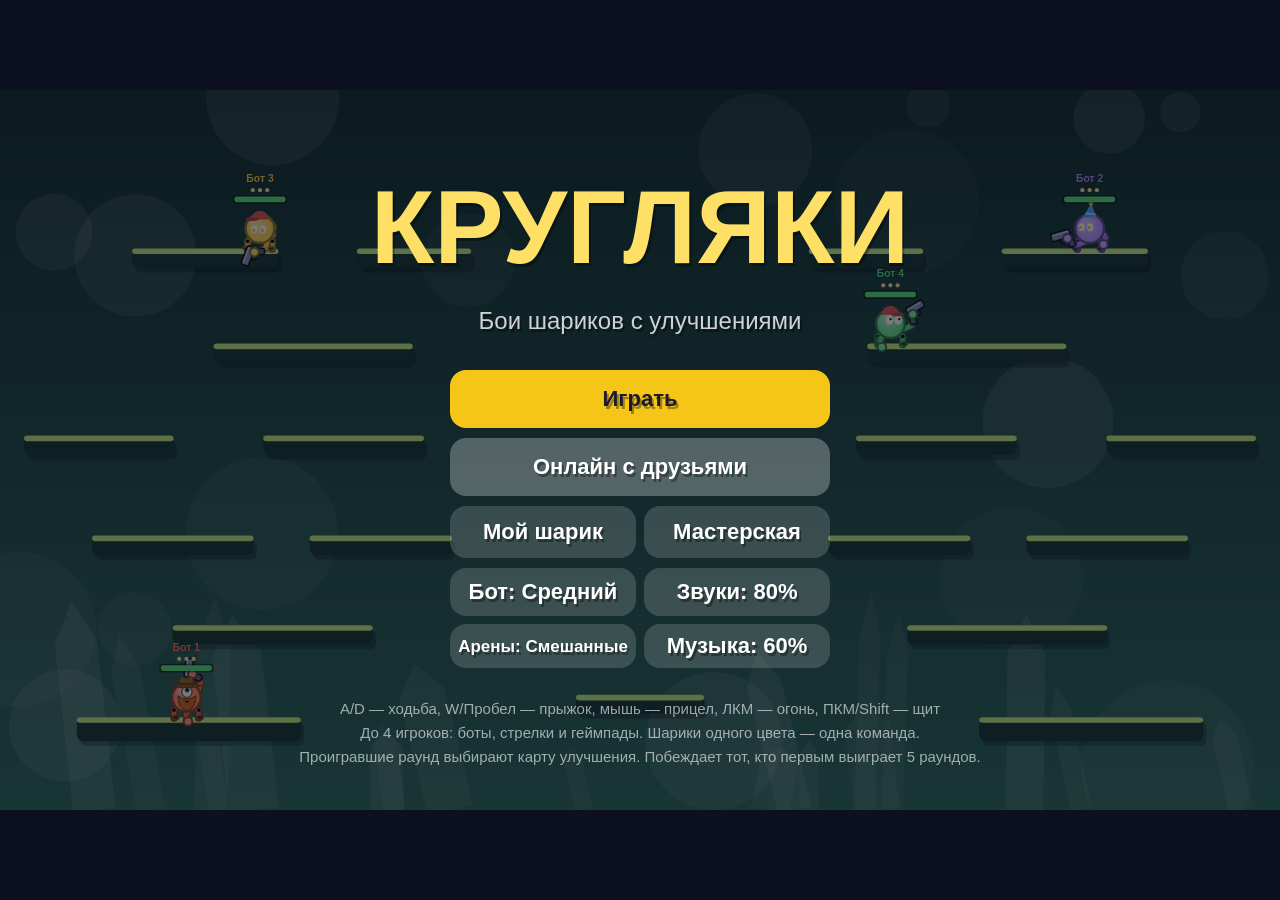
==== commit 2f5d5188: "Самонаводящиеся пули живут не дольше 1,8 с и наводятся только первые 1,3 с Co-Authored-By: Claude Op" ====
--- a/index.html
+++ b/index.html
@@ -875,7 +875,7 @@
     const c = Math.cos(a), sn = Math.sin(a);
     if (!s.ghost && !lineClear(p.x, p.y, p.x + c * (p.r + 4 + s.bR), p.y + sn * (p.r + 4 + s.bR))) { burst(p.x + c * p.r, p.y + sn * p.r, p.color, 4, 120, 3, 0); continue; }
     bullets.push({ x: p.x + c * (p.r + 4), y: p.y + sn * (p.r + 4), vx: c * s.bSpeed, vy: sn * s.bSpeed, r: s.bR, owner: p,
-      dmg: s.dmg * dmgMul, bounces: s.bounces, bounced: false, life: 3.5, t: 0, grav: s.bGrav, ghost: s.ghost,
+      dmg: s.dmg * dmgMul, bounces: s.bounces, bounced: false, life: s.homing ? 1.8 : 3.5, t: 0, grav: s.bGrav, ghost: s.ghost,
       homing: s.homing, explode: s.explode, knock: s.knock, rocket: s.rocket, ls: s.lifesteal, col: p.color, trail: [],
       slow: s.slow, poison: s.poison, pierce: s.pierce, split: s.split, grow: s.grow, refund: s.refund, hitSet: null });
   }
@@ -918,7 +918,7 @@
       if (Math.random() < .7) parts.push({ x: b.x - c * b.r * 3, y: b.y - sn * b.r * 3, vx: -c * rnd(150, 300) + rnd(-40, 40), vy: -sn * rnd(150, 300) + rnd(-40, 40), life: rnd(.15, .3), size: rnd(2, 4), col: Math.random() < .5 ? '#ffd27a' : '#ff7b2e', grav: 0 });
       b.trail.length = 0; continue;
     }
-    if (b.homing && b.t > .1) {
+    if (b.homing && b.t > .1 && b.t < 1.3) { // наводится только первые 1,3 с, живёт не дольше 1,8 с
       // наводится только на видимого врага и только впереди себя; сквозь стены (Призрак) — вдвое слабее
       const tg = nearestEnemy(b.owner, b.x, b.y);
       if (tg && !tg.dead && lineClear(b.x, b.y, tg.x, tg.y)) {
@@ -977,7 +977,7 @@
     }
     if (b.bounces > 0 && (b.x < 0 || b.x > AW)) { b.vx = -b.vx; b.x = clamp(b.x, 0, AW); b.bounces--; b.bounced = true; }
     if (b.x < -150 || b.x > AW + 150 || b.y > AH + 150 || b.y < -2000) b.dead = true;
-    if (b.life <= 0 && !b.dead && !b.stuck) { b.dead = true; if (b.explode) explodeAt(b); }
+    if (b.life <= 0 && !b.dead && !b.stuck) { burst(b.x, b.y, b.col, 5, 120, 2, 0); b.dead = true; if (b.explode) explodeAt(b); }
   }
   bullets = bullets.filter(b => !b.dead);
 }
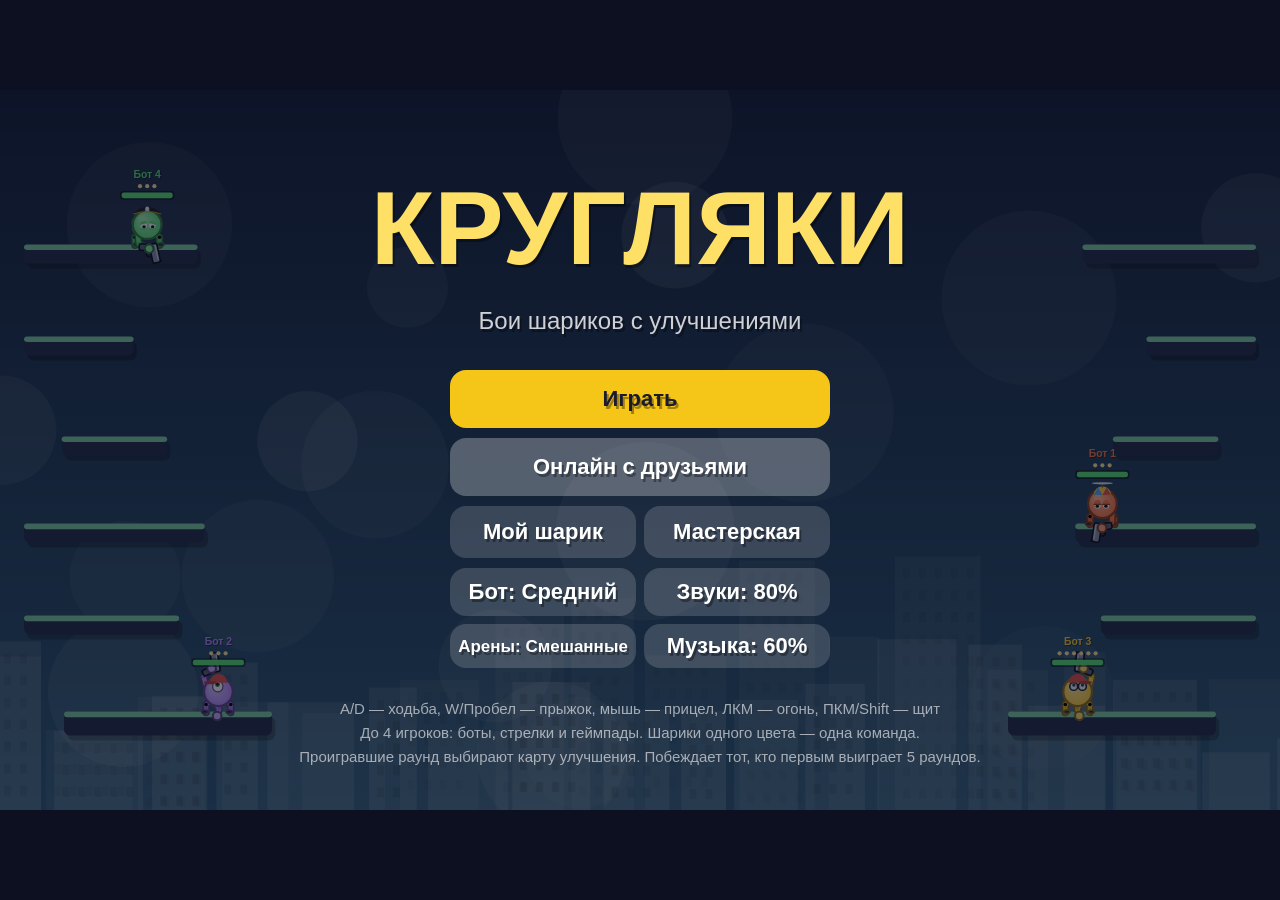
==== commit 164453bb: "Сенсорное управление: стик ходьбы слева, стик прицела справа, крупнее кнопки Co-Authored-By: Claude " ====
--- a/index.html
+++ b/index.html
@@ -95,15 +95,15 @@
 const TB = {
   left:  { x: 95,   y: 630, r: 58, label: '◀' },
   right: { x: 235,  y: 630, r: 58, label: '▶' },
-  jump:  { x: 1175, y: 600, r: 66, label: '▲' },
-  block: { x: 1040, y: 650, r: 48, label: '◯' },
+  jump:  { x: 1185, y: 625, r: 74, label: '▲' },
+  block: { x: 1045, y: 668, r: 54, label: '◯' },
   pause: { x: 1236, y: 40,  r: 28, label: 'II' },
 };
 const touches = new Map(); // id -> {role, x, y}
 const touchPressed = new Set();
 function touchRole(x, y) {
   for (const k of ['jump','block','pause']) { const b = TB[k]; if (Math.hypot(x - b.x, y - b.y) < b.r + 14) return k; }
-  if (x < W * 0.33 && y > H * 0.45) return x < (TB.left.x + TB.right.x) / 2 ? 'left' : 'right';
+  if (x < W * 0.4 && y > H * 0.35) return 'stick';
   return 'aim';
 }
 function onTouch(e, type) {
@@ -113,13 +113,20 @@
     if (game.scene === 'arenaEdit') { mouse.x = p.x; mouse.y = p.y; if (type === 'start') { mouse.down = true; mouse.clicked = true; } else if (type !== 'move') mouse.down = false; continue; }
     if (type === 'start') {
       const role = touchRole(p.x, p.y);
-      touches.set(t.identifier, { role, x: p.x, y: p.y });
+      touches.set(t.identifier, { role, x: p.x, y: p.y, ox: p.x, oy: p.y, jumped: false });
       touchPressed.add(role);
       mouse.x = p.x; mouse.y = p.y; mouse.clicked = true;
     } else if (type === 'move') {
       const o = touches.get(t.identifier); if (!o) continue;
       o.x = p.x; o.y = p.y;
-      if (o.role === 'left' || o.role === 'right') o.role = p.x < (TB.left.x + TB.right.x) / 2 ? 'left' : 'right';
+      if (o.role === 'aim') { const dx = p.x - o.ox, dy = p.y - o.oy, d = Math.hypot(dx, dy); if (d > STICK_R) { o.ox = p.x - dx / d * STICK_R; o.oy = p.y - dy / d * STICK_R; } }
+      if (o.role === 'stick') { // стик плавающий: основание там, где коснулись, и подтягивается за пальцем
+        const dx = p.x - o.ox, dy = p.y - o.oy, d = Math.hypot(dx, dy), R = STICK_R;
+        if (d > R) { o.ox = p.x - dx / d * R; o.oy = p.y - dy / d * R; }
+        // резкий толчок стика вверх — прыжок (кнопка ▲ тоже работает)
+        if (p.y - o.oy < -STICK_R * .7 && !o.jumped) { o.jumped = true; touchPressed.add('jump'); }
+        else if (p.y - o.oy > -STICK_R * .35) o.jumped = false;
+      }
     } else touches.delete(t.identifier);
   }
 }
@@ -127,11 +134,13 @@
 cv.addEventListener('touchmove', e => onTouch(e, 'move'), { passive: false });
 cv.addEventListener('touchend', e => onTouch(e, 'end'), { passive: false });
 cv.addEventListener('touchcancel', e => onTouch(e, 'end'), { passive: false });
+const STICK_R = 60, STICK_HOME = { x: 165, y: 600 };
+// правый стик: направление — прицел, удержание — огонь; простое касание без сдвига — автоприцел в ближайшего врага
+function touchAim(p, t) { const dx = t.x - t.ox, dy = t.y - t.oy; return Math.hypot(dx, dy) > 14 ? Math.atan2(dy, dx) : autoAim(p, 0); }
 function touchState() {
   const s = { left: false, right: false, aim: null };
   for (const t of touches.values()) {
-    if (t.role === 'left') s.left = true;
-    if (t.role === 'right') s.right = true;
+    if (t.role === 'stick') { const dx = t.x - t.ox; if (dx < -STICK_R * .25) s.left = true; if (dx > STICK_R * .25) s.right = true; s.stick = t; s.up = t.y - t.oy < -STICK_R * .35; }
     if (t.role === 'aim') s.aim = t;
   }
   return s;
@@ -711,9 +720,9 @@
       const t = touchState();
       inp.left = inp.left || t.left; inp.right = inp.right || t.right;
       inp.jump = inp.jump || touchPressed.has('jump');
-      inp.jumpHeld = inp.jumpHeld || [...touches.values()].some(o => o.role === 'jump');
+      inp.jumpHeld = inp.jumpHeld || t.up || [...touches.values()].some(o => o.role === 'jump');
       inp.block = inp.block || touchPressed.has('block');
-      if (t.aim) { inp.aim = Math.atan2(t.aim.y * AK - p.y, t.aim.x * AK - p.x); inp.fire = true; }
+      if (t.aim) { inp.aim = touchAim(p, t.aim); inp.fire = true; }
       else if (!mouse.down) inp.fire = inp.fire && !isTouch;
     }
   } else {
@@ -1601,7 +1610,15 @@
   if (!isTouch && game.phase !== 'pick') { ctx.font = '13px Verdana, sans-serif'; ctx.textAlign = 'left'; ctx.fillStyle = 'rgba(255,255,255,.35)'; ctx.fillText('Esc — пауза, M — звук', 14, H - 12); }
 }
 function drawTouch() {
-  for (const k of ['left', 'right', 'jump', 'block', 'pause']) {
+  // стик ходьбы
+  const st = touchState().stick, bx = st ? st.ox : STICK_HOME.x, by = st ? st.oy : STICK_HOME.y;
+  let kx = 0, ky = 0; if (st) { kx = st.x - st.ox; ky = st.y - st.oy; const d = Math.hypot(kx, ky); if (d > STICK_R) { kx *= STICK_R / d; ky *= STICK_R / d; } }
+  ctx.fillStyle = 'rgba(255,255,255,.1)'; ctx.beginPath(); ctx.arc(bx, by, STICK_R + 14, 0, 7); ctx.fill();
+  ctx.strokeStyle = 'rgba(255,255,255,.3)'; ctx.lineWidth = 2; ctx.stroke();
+  text('◀', bx - STICK_R + 2, by + 2, 18, 'rgba(255,255,255,.35)'); text('▶', bx + STICK_R - 2, by + 2, 18, 'rgba(255,255,255,.35)');
+  ctx.fillStyle = st ? 'rgba(255,255,255,.55)' : 'rgba(255,255,255,.3)'; ctx.beginPath(); ctx.arc(bx + kx, by + ky, 30, 0, 7); ctx.fill();
+  ctx.strokeStyle = 'rgba(255,255,255,.6)'; ctx.stroke();
+  for (const k of ['jump', 'block', 'pause']) {
     const b = TB[k], on = [...touches.values()].some(t => t.role === k);
     ctx.fillStyle = on ? 'rgba(255,255,255,.35)' : 'rgba(255,255,255,.14)';
     ctx.beginPath(); ctx.arc(b.x, b.y, b.r, 0, 7); ctx.fill();
@@ -1609,8 +1626,12 @@
     text(b.label, b.x, b.y + 2, k === 'pause' ? 18 : 34, 'rgba(255,255,255,.85)');
   }
   const t = touchState().aim;
-  if (t) { ctx.strokeStyle = 'rgba(255,255,255,.6)'; ctx.lineWidth = 2; ctx.beginPath(); ctx.arc(t.x, t.y, 22, 0, 7); ctx.stroke(); }
-  else if (game.phase === 'countdown') text('Касание справа — прицел и огонь', W * .66, 470, 20, 'rgba(255,255,255,.6)');
+  if (t) {
+    let ax = t.x - t.ox, ay = t.y - t.oy; const d = Math.hypot(ax, ay); if (d > STICK_R) { ax *= STICK_R / d; ay *= STICK_R / d; }
+    ctx.fillStyle = 'rgba(255,120,90,.12)'; ctx.beginPath(); ctx.arc(t.ox, t.oy, STICK_R + 14, 0, 7); ctx.fill();
+    ctx.strokeStyle = 'rgba(255,170,140,.45)'; ctx.lineWidth = 2; ctx.stroke();
+    ctx.fillStyle = 'rgba(255,150,120,.55)'; ctx.beginPath(); ctx.arc(t.ox + ax, t.oy + ay, 28, 0, 7); ctx.fill();
+  } else if (game.phase === 'countdown') text('Стик справа — прицел и огонь (касание — автоприцел)', W * .62, 470, 20, 'rgba(255,255,255,.6)');
 }
 // анимированные картинки на картах: маленькая сценка того, что делает карта
 function drawCardIcon(card, cx, cy, R, t) {
@@ -1710,7 +1731,7 @@
   text('Бои шариков с улучшениями', W / 2, 232, 24, 'rgba(255,255,255,.8)', 'center', 'normal');
   ctx.font = '15px Verdana, sans-serif'; ctx.textAlign = 'center'; ctx.fillStyle = 'rgba(255,255,255,.6)';
   const help = isTouch
-    ? ['◀ ▶ — ходьба, ▲ — прыжок, ◯ — щит, касание справа — прицел и огонь']
+    ? ['Стик слева — ходьба (толчок вверх — прыжок), ▲ — прыжок, ◯ — щит, стик справа — прицел и огонь']
     : ['A/D — ходьба, W/Пробел — прыжок, мышь — прицел, ЛКМ — огонь, ПКМ/Shift — щит',
        'До 4 игроков: боты, стрелки и геймпады. Шарики одного цвета — одна команда.',
        'Проигравшие раунд выбирают карту улучшения. Побеждает тот, кто первым выиграет 5 раундов.'];
@@ -2384,7 +2405,7 @@
   const me = players[net.me];
   if (me && !me.dead) {
     if (mouse.used) me.aim = Math.atan2(mouse.y * AK - me.y, mouse.x * AK - me.x);
-    const t = touchState().aim; if (t) me.aim = Math.atan2(t.y * AK - me.y, t.x * AK - me.x);
+    const t = touchState().aim; if (t) me.aim = touchAim(me, t);
   }
   if (game.phase === 'pick') updatePick(dt);
 }
